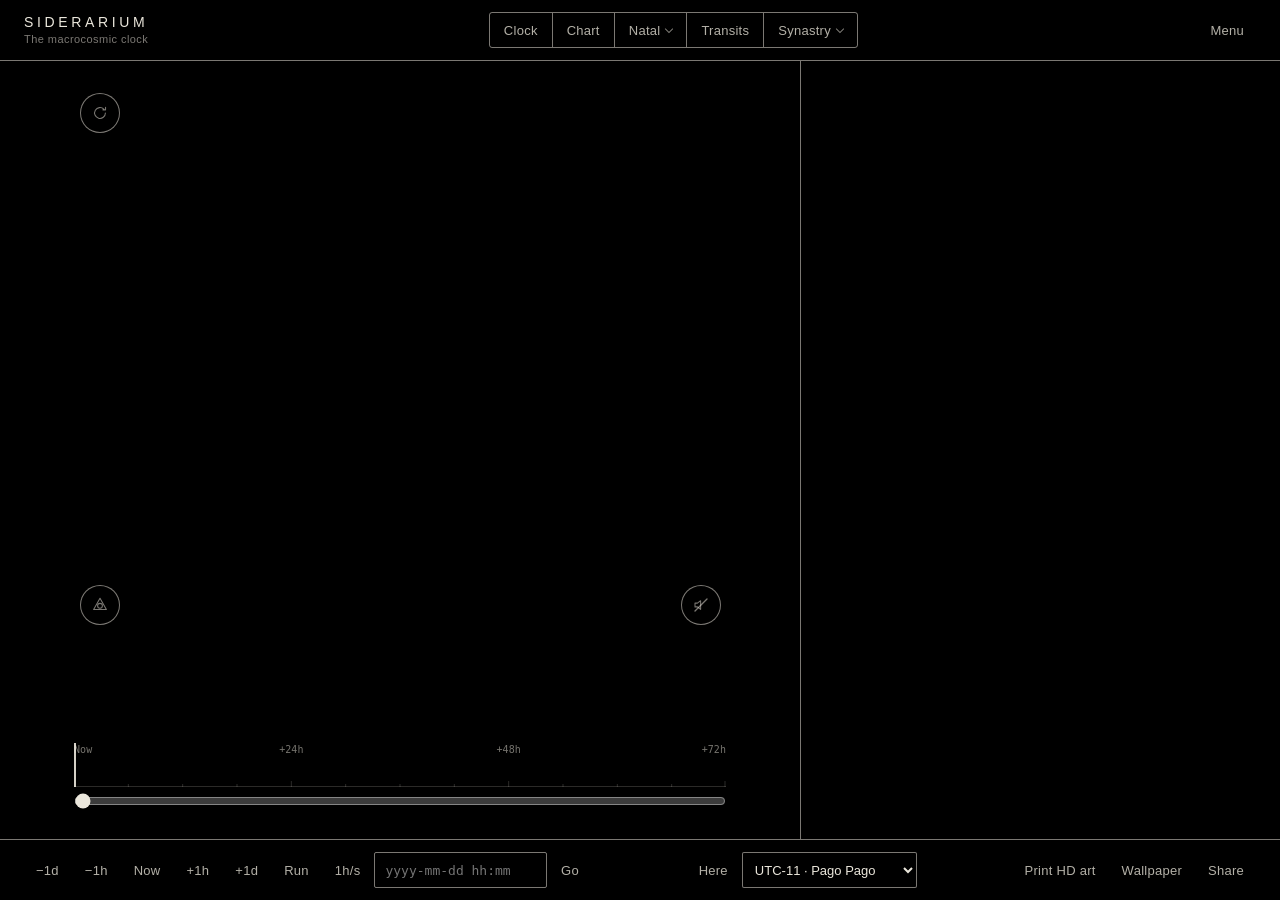
==== app/index.html @ 927c84ed "publish siderarium 548555a3602daa7b1ca4144d2731cdaa6d9a0f1f" ====
<!doctype html>
<html lang="en">
<head>
<meta charset="utf-8">
<meta name="viewport" content="width=device-width, initial-scale=1, viewport-fit=cover">
<meta name="theme-color" content="#000000">
<meta http-equiv="Content-Security-Policy" content="default-src 'self'; script-src 'self'; style-src 'self' 'unsafe-inline'; img-src 'self' data: blob:; font-src 'self'; connect-src 'self'; media-src 'self' blob:; object-src 'none'; base-uri 'self'; form-action 'self'">
<meta name="mobile-web-app-capable" content="yes">
<meta name="apple-mobile-web-app-capable" content="yes">
<meta name="apple-mobile-web-app-status-bar-style" content="black-translucent">
<meta name="apple-mobile-web-app-title" content="Siderarium">
<link rel="manifest" href="manifest.webmanifest">
<link rel="icon" type="image/png" sizes="32x32" href="icons/siderarium-32.png">
<link rel="icon" type="image/png" sizes="64x64" href="icons/siderarium-64.png">
<link rel="icon" type="image/png" sizes="192x192" href="icons/siderarium-192.png">
<link rel="apple-touch-icon" href="icons/siderarium-180.png">
<title>Siderarium app · the macrocosmic clock</title>
<meta name="description" content="The macrocosmic clock, live: the sky of this moment as a mandala, planetary hours and angels, the Moon void of course, the veil.">
<link rel="canonical" href="https://siderarium.com/app/">
<link rel="stylesheet" href="css/style.css">
</head>
<body>
  <header class="bar top">
    <span class="brand"><span class="mark">SIDERARIUM</span><span class="tag" data-i18n="ui.tagline">the macrocosmic clock</span></span>
    <nav class="seg" aria-label="view">
      <span class="seg-ind" aria-hidden="true"></span>
      <button data-mode="clock" data-i18n="ui.clock">clock</button>
      <button data-mode="chart" data-i18n="ui.chart">chart</button>
      <button data-mode="natal" class="has-pick" data-i18n="ui.natal" title="tap again to choose a chart">natal</button>
      <button data-mode="synastry" data-i18n="ui.synastry">transits</button>
      <button data-mode="pair" class="has-pick" data-i18n="ui.pair" title="tap again to choose the second chart">synastry</button>
    </nav>
    <nav class="group">
      <button id="menu-open" data-i18n="ui.menu" aria-haspopup="dialog" aria-controls="menu">menu</button>
    </nav>
  </header>

  <aside id="menu" class="sheet" hidden aria-label="menu">
    <div class="sheet-head"><span class="mark" data-i18n="ui.menu">menu</span><button id="menu-close" data-i18n="ui.close">close</button></div>
    <section id="install-row" class="install-row" hidden>
      <button id="install-btn" class="big primary" data-i18n="ui.install.btn">Install Siderarium</button>
    </section>
    <section class="about-row">
      <button id="about-open" class="big" data-i18n="ui.about">About Siderarium</button>
      <button id="glossary-open" class="big" data-i18n="ui.glossary">Glossary</button>
    </section>
    <section>
      <h2 data-i18n="ui.settings">settings</h2>
      <label class="row"><span data-i18n="ui.language">language</span><select id="set-lang"><option value="en">english</option><option value="es">español</option></select></label>
      <label class="row"><span data-i18n="ui.houses">houses</span><select id="set-houses"><option value="regiomontanus">regiomontanus</option><option value="equal" data-i18n="ui.housesOpt.equal">equal</option><option value="placidus">placidus</option></select></label>
      <label class="row"><span data-i18n="ui.field">field</span><select id="set-field"><option value="engraved" data-i18n="ui.fieldOpt.engraved">engraved</option><option value="guilloche" data-i18n="ui.fieldOpt.guilloche">guilloché</option><option value="glow" data-i18n="ui.fieldOpt.glow">glow</option></select></label>
      <label class="row"><span data-i18n="ui.bodiesLabel">planets</span><select id="set-bodies"><option value="metal" data-i18n="ui.bodiesOpt.metal">bodies</option><option value="lights" data-i18n="ui.bodiesOpt.lights">lights</option></select></label>
    </section>
    <section>
      <h2 data-i18n="ui.nativity">birth date</h2>
      <p id="natal-summary" class="meta"></p>
      <div class="rowbtns"><button id="natal-new" data-i18n="ui.newChart">new</button><button id="natal-edit" data-i18n="ui.edit">edit</button><button id="natal-saveas" data-i18n="ui.saveAs">save as</button></div>
      <div class="rowbtns"><button id="natal-copy" data-i18n="ui.copyReport">copy chart report</button><button id="natal-report" data-i18n="ui.report">save birth chart report</button></div>
      <div class="rowbtns"><button id="charts-export" data-i18n="ui.exportCharts">export charts</button><button id="charts-import" data-i18n="ui.importCharts">import charts</button><input id="charts-file" type="file" accept="application/json,.json" hidden></div>
      <p id="import-note" class="meta"></p>
      <div id="chart-new" class="row" hidden><input id="chart-name" type="text" autocomplete="off" data-i18n="ui.namePrompt" data-i18n-attr="placeholder" placeholder="a name for this chart"><button id="chart-ok" data-i18n="ui.ok">ok</button></div>
      <label class="row"><span data-i18n="ui.seenFrom">seen from</span><select id="set-relocate"><option value="0" data-i18n="ui.birthplace">birthplace</option><option value="1" data-i18n="ui.currentPlace">current place</option></select></label>
      <h2 data-i18n="ui.charts">saved charts</h2>
      <ul id="charts" class="list"></ul>
      <p class="meta" data-i18n="ui.chartsHelp"></p>
    </section>
    <section id="read-title">
      <h2 data-i18n="ui.rt.h">reading the title</h2>
      <p class="meta"><b data-i18n="ui.rt.timeH">Time to</b> <span data-i18n="ui.rt.time"></span></p>
      <p class="meta"><b data-i18n="ui.rt.modeH">Mode</b> <span data-i18n="ui.rt.mode"></span></p>
      <p class="meta"><b data-i18n="ui.rt.realmH">Realm</b> <span data-i18n="ui.rt.realm"></span></p>
    </section>
    <section>
      <h2 data-i18n="ui.keys">keys</h2>
      <p class="meta" data-i18n="ui.keysNote">space run · ← → hour · shift ← → day · f screen · i readout · s sigil · l listen · esc close</p>
    </section>
  </aside>

  <main id="stage">
    <button id="now-float" class="float-now" data-i18n="ui.now" hidden>now</button>
    <div class="dialwrap">
    <canvas id="dial" aria-label="the sky of the moment, as a dial"></canvas>
    <button id="update" class="corner-update" data-i18n="ui.update" data-i18n-attr="aria-label" aria-label="update the app" title="update"><svg viewBox="0 0 24 24" width="18" height="18" fill="none" stroke="currentColor" stroke-width="1.4" stroke-linecap="round" stroke-linejoin="round" aria-hidden="true"><path d="M19.2 12a7.2 7.2 0 1 1-2.1-5.1"/><path d="M19.4 4.2v3.6h-3.6"/></svg></button>
    <button id="sigil" class="corner-sigil" aria-label="show the sigil" title="s"><svg viewBox="0 0 24 24" width="18" height="18" fill="none" stroke="currentColor" stroke-width="1.4" stroke-linejoin="round"><path d="M12 3 L20.5 18 L3.5 18 Z"/><circle cx="12" cy="13" r="3.2"/></svg></button>
    <button id="chart-toggle" class="corner-chart" aria-pressed="false" aria-label="show as a chart" title="chart"><svg viewBox="0 0 24 24" width="18" height="18" fill="none" stroke="currentColor" stroke-width="1.4" stroke-linecap="round" aria-hidden="true"><circle cx="12" cy="12" r="8.5"/><circle cx="12" cy="12" r="5"/><path d="M12 3.5v3.5M12 17v3.5M3.5 12H7M17 12h3.5M6 6l2.5 2.5M15.5 15.5 18 18M18 6l-2.5 2.5M8.5 15.5 6 18"/></svg></button>
    <div id="chart-pick" class="chart-pick" hidden role="menu" aria-label="choose a chart"></div>
    <a id="what-link" class="what-link" href="#read-title" hidden aria-label="what the title means"></a>
    <button id="copy-link" class="copy-link" hidden aria-label="copy chart report" title="copy chart report"></button>
    <button id="listen-corner" class="corner-speaker" aria-label="listen to the chord" title="l"><svg viewBox="0 0 24 24" width="18" height="18" fill="none" stroke="currentColor" stroke-width="1.4" stroke-linejoin="round" stroke-linecap="round" aria-hidden="true"><path d="M4 9.5v5h3.2l4.3 3.3V6.2L7.2 9.5H4z"/><path class="w1" d="M15 9.6a3.4 3.4 0 0 1 0 4.8"/><path class="w2" d="M17.6 7a7 7 0 0 1 0 10"/><line class="x" x1="4" y1="20" x2="20" y2="4" stroke-width="1.8"/></svg></button>
    </div>
    <div id="caption"></div>
    <section id="ahead" aria-label="the next 72 hours">
      <canvas id="strip" aria-label="ideation, manifestation, destruction and the veil over the next 72 hours"></canvas>
      <input id="preview" type="range" min="0" max="4320" step="10" value="0" aria-label="preview the next 72 hours">
      <div id="nexts"></div>
    </section>
  </main>

  <aside id="readout" aria-live="polite"></aside>

  <section id="birth" class="panel" hidden aria-label="birth chart">
    <article>
      <button id="birth-close" data-i18n="ui.close">close</button>
      <h1 data-i18n="ui.yourNativity">birth chart</h1>
      <p class="meta" data-i18n="ui.kept">kept on this device only · never sent anywhere</p>
      <div class="form">
        <label><span data-i18n="ui.name">name</span> <input id="birth-name" type="text" autocomplete="off" data-i18n="ui.namePrompt" data-i18n-attr="placeholder" placeholder="a name for this chart"></label>
        <label><span data-i18n="ui.date">date</span> <input id="birth-date" type="text" inputmode="numeric" placeholder="yyyy-mm-dd" autocomplete="off"></label>
        <label><span data-i18n="ui.time">time</span> <span class="timebox"><input id="birth-time" type="text" inputmode="numeric" placeholder="hh:mm" autocomplete="off"><select id="birth-ampm" aria-label="24-hour or am / pm"><option value="24">24 h</option><option value="am">am</option><option value="pm">pm</option></select></span></label>
        <label class="check"><input id="birth-unknown" type="checkbox"> <span data-i18n="ui.unknown">time unknown</span></label>
        <label><span data-i18n="ui.placeName">birthplace</span> <input id="birth-place" type="text" data-i18n="ui.placeHint" data-i18n-attr="placeholder" placeholder="type the town, e.g. Piacenza" autocomplete="off" spellcheck="false"></label>
        <ul id="birth-results" class="results" hidden></ul>
        <p id="birth-chosen" class="meta"></p>
        <div class="pair">
          <label><span data-i18n="ui.lat">latitude</span> <input id="birth-lat" type="text" inputmode="decimal" placeholder="44.9924"></label>
          <label><span data-i18n="ui.lon">longitude</span> <input id="birth-lon" type="text" inputmode="decimal" placeholder="9.0094"></label>
        </div>
        <p id="birth-note" class="meta"></p>
        <div class="actions"><button id="birth-save" class="primary" data-i18n="ui.saveBtn">save</button><button id="birth-clear" data-i18n="ui.clear">clear</button></div>
      </div>
      <p data-i18n="ui.birthNote">The time zone and offset are taken from the city for that date.</p>
    </article>
  </section>

  <section id="glossary" class="panel" hidden aria-label="glossary">
    <div class="close-row"><button id="glossary-close" aria-label="close" data-i18n="ui.close">close</button></div>
    <article>
      <h1 data-i18n="ui.glossary">Glossary</h1>
      <p class="meta" data-i18n="ui.glossaryNote">Every word on the dial, explained plainly. Tap a word anywhere in the readout to come here.</p>
      <nav id="glossary-index" class="gindex"></nav>
      <div id="glossary-body" class="gbody"></div>
    </article>
  </section>
  <section id="about" class="panel" hidden aria-label="about siderarium">
    <div class="close-row"><button id="about-close" aria-label="close" data-i18n="ui.close">close</button></div>
    <article data-about="en">
      <h1>Siderarium: a macrocosmic clock of the present moment</h1>
            <p class="meta">macrocosmic clock visually tracking the astrological energy of the moment · working paper · v0.8 · october 2026</p>
            <p class="abstract">Siderarium draws the sky of the present moment as a living mandala. Through synesthesia we wanted an instrument that conveys, in a multi-sensory experience, the astrological energy of the hour: its colour, its geometry, its chord. The dial captures the moment and its vibration, so that it can be seen, heard, kept as an image and returned to. For practitioners of the Arts it is also a timing tool: the light at the centre, the guardians of the hour and the windows of the coming day show when a working finds the sky ready.</p>

            <h2>1 · CONCEPT</h2>
            <ul>
              <li>How the sky becomes a figure. The positions of the planets are computed from an ephemeris. Classical astrology reads the angles between them as aspects: the trine at 120°, the square at 90°, the sextile at 60°. Kepler showed that these angles are the divisions of the circle by its regular polygons [16]. Siderarium takes that literally: an aspect of k·360/n is drawn as the star polygon {n/k} [15], so a trine becomes a triangle, a square a square, a quintile a pentagram. The ruling aspect gives the central figure; the others stand fainter behind it.</li>
              <li>Each planet brings its number, its tincture and its light: Saturn the three, the Sun the six, Mercury the eight; gold, silver and the King scale of colours; a glow that follows its dignity and strength at that hour. Soft aspects bend the edges and chain circles, hard aspects keep the lines straight. The mandala that results is the key to the present moment: a pattern that exists only now and can be traced, line by line, to a rule and a source.</li>
              <li>The design descends from the astronomical clocks of §2.1 and borrows the functional discipline of haute horlogerie: a dial on which every mark earns its place, a chapter ring, applied Roman numerals, the Moon shown in its phase, and nothing that does not read. One astrological factor drives one visual channel.</li>
              <li>The figure at the centre is a yantra in the literal sense, an instrument. In the Western talismanic tradition an image made at a chosen moment holds that moment [4, 5, 6]; the sigil layer lets it be copied by hand.</li>
              <li>The title of the moment, one line under the dial. First whether this is a time to work, to watch or to shelter, read from the Moon's condition by Lilly's rules and from the strength of the figure. Then the stage of life the hour serves, the house the Moon stands in, one of twelve words from Body to Occult; the houses as stages of life are Manilius and Lilly, the Moon's house as the matter of an election is Agrippa. Then the mode, one of the three mother letters of the Sefer Yetzirah: Aleph, air, ideation while the ruling aspect applies; Mem, water, manifestation once it is exact; Shin, fire, destruction when the aspect is hard or the portal is cut. Then the angel of the hour. The three states and the reading of the mothers are this instrument's <code>[SD]</code>.</li>
              <li><strong>Reading the title line, plainly.</strong> The line under the dial says three things. <em>Can I operate now?</em> Time to work: yes, the sky is ready. Time to watch: not yet, wait and prepare. Time to shelter: no, there is a storm, protect yourself. This comes from the Moon: whether the next contact she makes is good or bad, or none at all (void), and whether a harsh planet is cutting the main figure. <em>What kind of work does the hour favour?</em> Mode of Ideation: starting, thinking, planning. Mode of Manifestation: making real, finishing, landing. Mode of Destruction: ending, cutting, banishing. This comes from the main figure of the sky: a harsh figure breaks, a figure that has just become exact lands, a figure still forming is an idea. <em>Where in life?</em> Realm of the Body, of Wealth, of Work and so on: the house the Moon is passing through. The Moon is the hand of the clock, and the house she is in is the part of life the hour touches.</li>
              <li>The core is one tradition, the Renaissance; two modern layers are added and declared. Rules invented for this instrument are marked <code>[SD]</code>.</li>
            </ul>

            <h2>2 · BACKGROUND</h2>
            <h3>2.1 Mechanical cosmic clocks</h3>
            <ul>
              <li>Antikythera mechanism, c. 2nd–1st century BCE: geared Sun, Moon and eclipse cycles [24].</li>
              <li>Su Song's astronomical clock tower, Kaifeng, 1088–1092 [26].</li>
              <li>Giovanni Dondi's Astrarium, Padua, 1364: one dial for each of the seven planets [25].</li>
              <li>Prague Orloj, 1410: an astrolabe dial with day, twilight and night fields. The Sun on its hand inspires the placement of bodies by altitude here.</li>
              <li>The astronomical complications of modern haute horlogerie: Ludwig Oechslin's Astrolabium Galileo Galilei for Ulysse Nardin (1985) and its Planetarium and Tellurium; Christiaan van der Klaauw's planetaria; the celestial charts of Patek Philippe (ref. 5102, 2002) and Vacheron Constantin. From them Siderarium takes the dial discipline: chapter ring, applied numerals, the Moon in its aperture, a finish that serves the reading.</li>
            </ul>
            <h3>2.2 The Renaissance synthesis</h3>
            <ul>
              <li>Astrology: Ptolemy [1] through Lilly [3]: dignities, terms, faces, the solar phases, the planetary hours.</li>
              <li>Kabbalah entered Latin Europe in the same generation: Pico della Mirandola's theses (1486) [29], Reuchlin's <em>De arte cabalistica</em> (1517) [30], and Agrippa's third book (1533), which sets the Sephiroth, the divine names and the angelic orders beside the planetary spheres [4]. The Tree as drawn today is Kircher's (1652) [31].</li>
              <li>Planetary magic: the <em>Picatrix</em> [5], Ficino [6], the Heptameron [7], Agrippa's magic squares and the 28 mansions of the Moon [4].</li>
              <li>The Golden Dawn (1888–) [10], Crowley [9], Fortune [11] and Case [12] are later layers. Two of them are used here as declared windows (§3.9).</li>
            </ul>
            <h3>2.3 Visual lineage</h3>
            <ul>
              <li>Itten's twelve-step colour circle and his harmonic chords [13]; Albers on colour interaction [14].</li>
              <li>Frieda Harris's projective backgrounds for the Thoth Tarot [27], after George Adams's projective geometry [28].</li>
              <li>Rose-engine guilloché and intaglio engraving: light as line weight.</li>
            </ul>

            <h2>3 · METHODS</h2>
            <h3>3.1 Ephemeris and frame</h3>
            <ul>
              <li>Astronomy Engine 2.1.19 [18]: positions to about one arcminute. Tropical zodiac, true ecliptic of date, geocentric longitudes. The Moon's altitude is topocentric.</li>
              <li>Ascendant and MC from the local sidereal time and the obliquity [17]. Checked against the horizon: the Ascendant point has altitude 0.000°.</li>
              <li>Projection: angle = ecliptic longitude, with the Ascendant on the eastern horizon; radius = altitude. One projection for every body and for the zodiac ring.</li>
            </ul>
            <h3>3.2 Houses</h3>
            <ul>
              <li>Current: Regiomontanus houses, Lilly's system [3]: the equator divided into twelve from the meridian, each division carried to the ecliptic by a great circle through the north and south points of the horizon. The MC is the cusp of the 10th. The regular dodecagon is the container; the cusps are drawn across it, where they fall. Equal houses and Placidus remain available for comparison (<code>?houses=equal</code>, <code>?houses=placidus</code>). Angularity is conjunction with an angle, within 5°.</li>
              <li>Under review: whole-sign (Hellenistic) [19], Regiomontanus (Lilly's system) [3], Placidus (the modern default). A quadrant system makes the frame irregular.</li>
            </ul>
            <h3>3.3 Condition of the planets</h3>
            <div class="wrap"><table>
              <tr><th>factor</th><th>rule</th><th>source</th></tr>
              <tr><td>essential dignity</td><td>domicile +5 · exaltation +4 · triplicity +3 · term +2 · face +1 · detriment −5 · fall −4 · peregrine −5</td><td>Lilly [3]; Egyptian terms; Chaldean faces</td></tr>
              <tr><td>mutual reception</td><td>by domicile or by exaltation; lifts the peregrine penalty</td><td>Lilly [3]; scoring [SD]</td></tr>
              <tr><td>outer planets</td><td>no essential dignity, no number, no place on the Tree; drawn as optics</td><td>traditional consensus [1, 3, 19]</td></tr>
              <tr><td>solar phase</td><td>cazimi &lt; 17′ · combust &lt; 8.5° · under the beams &lt; 17°, every planet</td><td>[3]</td></tr>
              <tr><td>motion</td><td>retrograde; stationary below 12% of mean speed</td><td>[SD threshold]</td></tr>
            </table></div>
            <h3>3.4 Aspects and the hierarchy of figures [SD]</h3>
            <ul>
              <li>Ptolemaic aspects, plus quincunx, semisquare, sesquisquare, quintiles, septiles and noviles, each with its own orb. A whole-sign aspect that does not hold by sign (29° Aries to 1° Virgo) is dissociate and takes half weight.</li>
              <li>power = (0.2 + 0.8·rarity) × weight × (0.3·exactness<sup>1.5</sup> + 0.7·window) × modifiers.</li>
              <li><em>rarity</em> = log of the pair's synodic period. <em>window</em> = time to exactness, not degrees: e<sup>−½(days/1.5)²</sup>; the Moon's window is 6 hours.</li>
              <li>Modifiers: applying ×1.2, separating ×0.8, station ×1.5, Sun involved ×1.2, angular ×1.3. Events override the score: eclipse &gt; lunation &gt; cazimi &gt; exact outer contact &gt; station.</li>
            </ul>
            <h3>3.5 The figure [SD]</h3>
            <ul>
              <li>Each aspect is drawn as {n/k}. A conjunction is a rose with as many petals as the sum of the two planets' Sephirah numbers. An opposition, the circle halved, is two equal circles each passing through the other's centre, the vesica piscis: the first construction of Euclid's <em>Elements</em> (I.1). The vesica's axis lies on the two planets.</li>
              <li>Soft aspects bow the edges and add a circle chain; hard aspects keep straight edges and points. Each line passes from one planet's colour to the other's; the fill is their mixture.</li>
              <li>Size: Jupiter widens the portal, Saturn narrows it. Cut: a hard aspect from a third planet removes a wedge, pointed at that planet.</li>
              <li>Stars mark the points where vertices of two figures coincide. Two centred figures share gcd(n₁, n₂) vertices.</li>
            </ul>
            <h3>3.6 The Moon and ripeness</h3>
            <ul>
              <li>Void of course: no Ptolemaic aspect to a classical planet perfects before the Moon leaves its sign. Also tested: Via Combusta (15° Libra to 15° Scorpio), combust, applying to a malefic [3]. The verdict (ripe, open, unripe, void) sets the light at the pole [SD].</li>
              <li>The Moon's mansion: 28 divisions of 12°51′26″ from 0° Aries, names after Agrippa II.33 [4].</li>
            </ul>
            <h3>3.7 Time</h3>
            <ul>
              <li>The planetary day begins at local sunrise. Twelve unequal hours run from sunrise to sunset and twelve from sunset to sunrise, in Chaldean order. Angels of the days and hours from the Heptameron [7].</li>
            </ul>
            <h3>3.8 Windows [SD]</h3>
            <ul>
              <li>Three windows, after the three mother letters of the Sefer Yetzirah [8]: ideation (aleph, air), incarnation (mem, water: descent into form), destruction (shin, fire). Earth has no mother letter, so there is no fourth.</li>
              <li>Each window is scored from the planets and signs of the figure, its nature (soft or hard), and the beauty of the moment: a whole figure, harmonious guardians and a ripe Moon. Destruction is scored the opposite way.</li>
            </ul>
            <h3>3.8b The veil [SD]</h3>
            <ul>
              <li>A fourth line under the windows, dashed, on its own scale from 0 to 1: how thin the veil is. The between-times of the day (twilight at sunrise and sunset, solar midnight), the Moon's light (dark, full), her place (a water sign, a water house), her void, the hours of the Moon and of Saturn, the doors of the year (the cross-quarters, Samhain heaviest, then Beltane, Imbolc and Lammas; the solstices and equinoxes lighter), an eclipse, and Neptune on the Moon or on an angle. Each factor is a weight; they combine so that one strong cause opens the veil alone and several weak ones add up. The readout names the factors in force; the legend names the thinnest moment of the coming day.</li>
            </ul>
            <h3>3.9 Correspondences: a Renaissance core and two declared windows</h3>
            <div class="wrap"><table>
              <tr><th>layer</th><th>rule</th><th>source</th></tr>
              <tr><td>planet colour</td><td>heraldic tinctures by planet: Sun or, Moon argent, Mercury purpure, Venus vert, Mars gules, Jupiter azure, Saturn sable. Gold and silver rendered as metals.</td><td>Ferne 1586 [32]; agrees with Agrippa I.49 [4] and the GD Queen scale [10]</td></tr>
              <tr><td>planet number</td><td>Saturn 3, Jupiter 4, Mars 5, Sun 6, Venus 7, Mercury 8, Moon 9: the Sephirah, and the order of the planet's magic square</td><td>Agrippa II.22 [4]</td></tr>
              <tr><td>outer planets</td><td>Uranus iridescence, Neptune brilliance, Pluto lensing. No pigment, no number.</td><td>[SD]</td></tr>
              <tr><td>window 1 · sign colour</td><td>the King scale of the paths: Aries scarlet … Pisces crimson, rendered ultraviolet. The same circle as Itten's, and as the chromatic scale (Aries = C)</td><td>Golden Dawn [10], Case [12]</td></tr>
              <tr><td>window 2 · tarot</td><td>the 36 decans as Chaldean faces with their minor cards and Book T titles; trumps on signs and planets, Golden Dawn attribution (Strength to Leo, Justice to Libra, the Star to Aquarius)</td><td>Book T, in Regardie [10]</td></tr>
              <tr><td>elements</td><td>air pale yellow, water deep blue, fire orange-scarlet, earth near-black brown</td><td>GD King scale of the mother letters [10]</td></tr>
            </table></div>
            <h3>3.10 Birth chart and synastry</h3>
            <ul>
              <li>Birth data stay on the device. The birth chart is computed as any other moment and shown as its own clock.</li>
              <li>Synastry: transiting planets to natal planets and angles, Ptolemaic aspects and the quincunx, orbs 6/6/5/5/3/2°, plus 1° for the luminaries. Power = weight × exactness<sup>1.5</sup> × slowness of the transiting planet [SD]. The strongest transit becomes the figure; the nativity is drawn as an ink ring at the sky's edge.</li>
            </ul>

            <h2>4 · USE</h2>
            <div class="wrap"><table>
              <tr><th>you see</th><th>it means</th></tr>
              <tr><td>polygon of a planet</td><td>its number: Saturn 3 … Mercury 8; the Moon is drawn by its phase; gold and silver shine</td></tr>
              <tr><td>ring around a planet</td><td>whole = domicile · doubled = exaltation · thin = minor dignity · faint = peregrine · broken = detriment · broken and drawn in = fall. Out of alignment with the core = out of tune</td></tr>
              <tr><td>size of a planet</td><td>its power: dignity, angularity, station, part in the figure</td></tr>
              <tr><td>blur</td><td>retrograde, or slowing toward a station</td></tr>
              <tr><td>eclipse inside a circle</td><td>Pluto: the field goes dark under it and a corona rings its limb; stronger when angular, stationary or in the figure. Two planets in conjunction fuse into one form</td></tr>
              <tr><td>central figure</td><td>the ruling aspect; secondary figures fainter behind it</td></tr>
              <tr><td>white stars</td><td>points where two figures meet exactly</td></tr>
              <tr><td>light at the pole</td><td>the Moon's verdict: warm = ripe · cold = unripe · dark = void</td></tr>
              <tr><td>star at the pole</td><td>the guardians: day ruler and hour ruler as their planetary stars</td></tr>
              <tr><td>flow from gold to silver</td><td>the Sun's outflow arriving in the Moon's cup; its speed follows the Moon's light</td></tr>
              <tr><td>ink ring at the edge</td><td>the birth chart under transit; a triangle names the figure the sky is setting off in it, warm for harmony, cold for strife</td></tr>
              <tr><td>aura outside the frame</td><td>the element of the hour: water ripples, air drifts in pale yellow, fire flickers, earth stands still with the grain of stone</td></tr>
              <tr><td>coloured line under the dial</td><td>time to work, to watch or to shelter: the Moon's condition and the figure's strength</td></tr>
              <tr><td>title of the moment</td><td>the Moon's house as a stage of life · the mother letter of the hour · the angel of the hour</td></tr>
              <tr><td>strip below the dial</td><td>the three windows over the next 24 hours, each named with its stage; tap a time to go there</td></tr>
            </table></div>
            <p>Turn the dial to travel in time: clockwise is forward, one turn is one day. Pinch or ctrl + scroll to zoom; double tap to reset. Run, pause and change speed from the bar below. The sigil layer isolates the figure for copying by hand. Print HD art saves a square at 2048 pixels; Wallpaper saves a portrait at this screen's size. Both carry the notice. On a phone, open the app in the browser and choose "add to home screen"; it then runs offline.</p>

            <h2>5 · LIMITATIONS</h2>
            <ul>
              <li>Ephemeris accuracy is about one arcminute: the Moon's aspects can be off by a few minutes of time. Swiss Ephemeris is not used.</li>
              <li>The hierarchy, windows, verdict colours, sound mapping and synastry power are design rules [SD], not tradition.</li>
              <li>The sign colours and the Tarot are 19th–20th-century layers on a Renaissance core, declared as such. The Book T titles are translated plainly in Spanish.</li>
              <li>Mansion names follow Agrippa's spellings, which vary between editions.</li>
              <li>No effect of any figure is claimed or measured. The instrument shows the sky; it does not act on it.</li>
            </ul>

            <h2>6 · VALIDATION</h2>
            <ul>
              <li>Ten timed historical moments were scored against 1,500 random moments at the same places, 1900–2030. Mean percentile of the ruling figure: 64 (chance = 50 ± 9; p ≈ 0.06). Five of the ten fall in the top fifth; the nuclear moments of 1942–45 score at or below chance. The sample was chosen by fame, which biases it.</li>
            </ul>

            <h2>REFERENCES</h2>
            <ol class="refs">
              <li>Ptolemy, <em>Tetrabiblos</em> (c. 150 CE), trans. F. E. Robbins, Loeb, 1940.</li>
              <li>Vettius Valens, <em>Anthology</em> (2nd c. CE).</li>
              <li>W. Lilly, <em>Christian Astrology</em>, London, 1647.</li>
              <li>H. C. Agrippa, <em>Three Books of Occult Philosophy</em> (1533), ed. D. Tyson, Llewellyn, 1993.</li>
              <li><em>Picatrix</em> (Arabic 10th–11th c.; Latin 13th c.), trans. D. Attrell &amp; D. Porreca, Penn State UP, 2019.</li>
              <li>M. Ficino, <em>De vita libri tres</em> (1489), eds. C. Kaske &amp; J. Clark, 1989.</li>
              <li><em>Heptameron</em>, attr. Pietro d'Abano, 16th-c. printing.</li>
              <li><em>Sefer Yetzirah</em>, trans. A. Kaplan, Weiser, 1990.</li>
              <li>A. Crowley, <em>777</em>, 1909.</li>
              <li>I. Regardie, <em>The Golden Dawn</em> (1937–40), incl. <em>Book T</em>, Llewellyn, 6th ed., 1989.</li>
              <li>D. Fortune, <em>The Mystical Qabalah</em>, 1935.</li>
              <li>P. F. Case, <em>The Tarot: A Key to the Wisdom of the Ages</em>, 1947.</li>
              <li>J. Itten, <em>Kunst der Farbe</em>, 1961.</li>
              <li>J. Albers, <em>Interaction of Color</em>, Yale UP, 1963.</li>
              <li>J. Addey, <em>Harmonics in Astrology</em>, 1976.</li>
              <li>J. Kepler, <em>Harmonices Mundi</em>, book IV, 1619.</li>
              <li>J. Meeus, <em>Astronomical Algorithms</em>, 2nd ed., Willmann-Bell, 1998.</li>
              <li>D. Cross, <em>Astronomy Engine</em>, MIT licence, github.com/cosinekitty/astronomy.</li>
              <li>Place names, coordinates and time zones of the birthplace search: GeoNames, CC BY 4.0, geonames.org.</li>
              <li>C. Brennan, <em>Hellenistic Astrology: The Study of Fate and Fortune</em>, Amor Fati, 2017.</li>
              <li>S. Skinner, <em>The Complete Magician's Tables</em>, Golden Hoard, 2006.</li>
              <li>S. Kynes, <em>Llewellyn's Complete Book of Correspondences</em>, Llewellyn, 2013.</li>
              <li>L. M. DuQuette, <em>The Chicken Qabalah of Rabbi Lamed Ben Clifford</em>, Weiser, 2001.</li>
              <li>J. McCarthy, <em>Quareia</em>, 2014–, quareia.com.</li>
              <li>T. Freeth et al., "Decoding the ancient Greek astronomical calculator known as the Antikythera Mechanism", <em>Nature</em> 444, 2006.</li>
              <li>S. A. Bedini &amp; F. R. Maddison, "Mechanical Universe: The Astrarium of Giovanni de' Dondi", <em>Trans. American Philosophical Society</em> 56/5, 1966.</li>
              <li>Su Song, <em>Xin Yi Xiang Fa Yao</em>, 1092.</li>
              <li>F. Harris &amp; A. Crowley, Thoth Tarot (painted 1938–43; published 1969).</li>
              <li>G. Adams, <em>Physical and Ethereal Spaces</em>, Rudolf Steiner Press, 1965.</li>
              <li>G. Pico della Mirandola, <em>Conclusiones</em>, Rome, 1486.</li>
              <li>J. Reuchlin, <em>De arte cabalistica</em>, Hagenau, 1517.</li>
              <li>A. Kircher, <em>Oedipus Aegyptiacus</em>, Rome, 1652–54.</li>
              <li>J. Ferne, <em>The Blazon of Gentrie</em>, London, 1586.</li>
              <li>B. Whitcomb, <em>The Magician's Companion</em>, Llewellyn, 1993.</li>
            </ol>
            <h2>LEGAL</h2>
            <p class="meta">Siderarium is a tool for astrological and symbolic practice, offered for entertainment, reflection and study. It does not predict events and is not medical, psychological, legal or financial advice.</p>
            <p class="meta">Siderarium, its name, mark, dial, design and method are proprietary. © 2026 Hippocrene Design Works LLC. All rights reserved. Every image exported from the app carries this notice.</p>
            <p class="meta">Privacy: the app sends nothing anywhere. Settings, birth data and saved charts, including those entered for other people, stay in this browser's storage; no cookies, no analytics, no third-party requests (the fonts are served with the app). The "here" button asks the browser for your position and uses it on the device only. The site is hosted on GitHub Pages, whose servers may log visitor IP addresses under GitHub's privacy statement. Data controller, for now: Hippocrene Design Works LLC. Contact: <a href="mailto:siderarium@gmail.com">siderarium@gmail.com</a>.</p>
            <p class="meta"><a href="https://siderarium.com/terms.html" target="_blank" rel="noopener">Terms of use</a> · <a href="https://siderarium.com/privacy.html" target="_blank" rel="noopener">Privacy</a> · <a href="https://siderarium.com/credits.html" target="_blank" rel="noopener">Credits and licences</a>: Astronomy Engine (MIT), GeoNames (CC BY 4.0), Geist and Geist Mono (SIL Open Font License).</p>
    </article>
    <article data-about="es" hidden>
      <h1>Siderarium: un reloj macrocósmico del momento presente</h1>
            <p class="meta">reloj macrocósmico que sigue visualmente la energía astrológica del momento · documento de trabajo · v0.8 · octubre 2026</p>
            <p class="abstract">Siderarium dibuja el cielo del momento presente como un mandala vivo. A través de la sinestesia quisimos un instrumento que transmita, en una experiencia multisensorial, la energía astrológica de la hora: su color, su geometría, su acorde. La esfera captura el momento y su vibración, para que se pueda ver, oír, guardar como imagen y volver a él. Para quienes practican las Artes es también una herramienta de tiempo: la luz del centro, los guardianes de la hora y las ventanas del día que viene muestran cuándo una obra encuentra el cielo dispuesto.</p>

            <h2>1 · CONCEPTO</h2>
            <ul>
              <li>Cómo el cielo se vuelve figura. Las posiciones de los planetas se calculan con una efemérides. La astrología clásica lee los ángulos entre ellos como aspectos: el trígono a 120°, la cuadratura a 90°, el sextil a 60°. Kepler mostró que esos ángulos son las divisiones del círculo por sus polígonos regulares [16]. Siderarium lo toma al pie de la letra: un aspecto de k·360/n se dibuja como el polígono estrellado {n/k} [15], así un trígono se vuelve triángulo, una cuadratura cuadrado, un quintil pentagrama. El aspecto que rige da la figura central; los demás quedan más tenues detrás.</li>
              <li>Cada planeta trae su número, su tintura y su luz: Saturno el tres, el Sol el seis, Mercurio el ocho; oro, plata y la escala del Rey de colores; un resplandor que sigue su dignidad y su fuerza en esa hora. Los aspectos suaves curvan las aristas y encadenan círculos, los duros mantienen las líneas rectas. El mandala que resulta es la llave del momento presente: un patrón que solo existe ahora y que se puede rastrear, línea a línea, hasta una regla y una fuente.</li>
              <li>El diseño desciende de los relojes astronómicos del §2.1 y toma la disciplina funcional de la alta relojería: una esfera en la que cada marca se gana su lugar, un anillo horario, numerales romanos aplicados, la Luna mostrada en su fase, y nada que no se lea. Un factor astrológico gobierna un canal visual.</li>
              <li>La figura del centro es un yantra en sentido literal, un instrumento. En la tradición talismánica occidental, una imagen hecha en un momento elegido retiene ese momento [4, 5, 6]; la capa sigilo permite copiarla a mano.</li>
              <li>El título del momento, una línea bajo la esfera. Primero si es tiempo de obrar, de observar o de resguardarse, leído de la condición de la Luna según las reglas de Lilly y de la fuerza de la figura. Después la etapa de la vida a la que sirve la hora, la casa en la que está la Luna, una de doce palabras de Cuerpo a Oculto; las casas como etapas de la vida son Manilio y Lilly, la casa de la Luna como asunto de una elección es Agrippa. Después el modo, una de las tres letras madres del Séfer Yetzirá: Álef, aire, ideación mientras el aspecto regente aplica; Mem, agua, manifestación una vez exacto; Shin, fuego, destrucción cuando el aspecto es duro o el portal está cortado. Después el ángel de la hora. Los tres estados y la lectura de las madres son de este instrumento <code>[SD]</code>.</li>
              <li><strong>Leer el título, en palabras llanas.</strong> La línea bajo la esfera dice tres cosas. <em>¿Puedo operar ahora?</em> Tiempo de obrar: sí, el cielo está listo. Tiempo de observar: todavía no, espera y prepara. Tiempo de resguardarse: no, hay tormenta, protégete. Esto viene de la Luna: si el próximo contacto que hace es bueno o malo, o ninguno (vacía), y si un planeta duro corta la figura principal. <em>¿Qué clase de obra favorece la hora?</em> Modo de Ideación: empezar, pensar, planear. Modo de Manifestación: hacer real, terminar, aterrizar. Modo de Destrucción: acabar, cortar, desterrar. Esto viene de la figura principal del cielo: una figura dura rompe, una figura recién exacta aterriza, una figura que aún se forma es una idea. <em>¿En qué parte de la vida?</em> Reino del Cuerpo, de la Riqueza, del Trabajo, etc.: la casa por la que pasa la Luna. La Luna es la aguja del reloj, y la casa en que está es la parte de la vida que la hora toca.</li>
              <li>El núcleo es una sola tradición, la del Renacimiento; se añaden dos capas modernas, declaradas. Las reglas inventadas para este instrumento se marcan <code>[SD]</code>.</li>
            </ul>

            <h2>2 · ANTECEDENTES</h2>
            <h3>2.1 Relojes cósmicos mecánicos</h3>
            <ul>
              <li>Mecanismo de Anticitera, c. siglos II–I a. C.: Sol, Luna y ciclos de eclipses con engranajes [24].</li>
              <li>Torre-reloj astronómica de Su Song, Kaifeng, 1088–1092 [26].</li>
              <li>Astrarium de Giovanni Dondi, Padua, 1364: una esfera para cada uno de los siete planetas [25].</li>
              <li>Orloj de Praga, 1410: una esfera de astrolabio con campos de día, crepúsculo y noche. El Sol sobre su aguja inspira aquí la colocación de los cuerpos por altura.</li>
              <li>Las complicaciones astronómicas de la alta relojería moderna: el Astrolabium Galileo Galilei de Ludwig Oechslin para Ulysse Nardin (1985) con su Planetarium y su Tellurium; los planetarios de Christiaan van der Klaauw; las cartas celestes de Patek Philippe (ref. 5102, 2002) y Vacheron Constantin. De ellas Siderarium toma la disciplina de la esfera: anillo horario, numerales aplicados, la Luna en su ventana, un acabado al servicio de la lectura.</li>
            </ul>
            <h3>2.2 La síntesis renacentista</h3>
            <ul>
              <li>Astrología: de Ptolomeo [1] a Lilly [3]: dignidades, términos, faces, las fases solares, las horas planetarias.</li>
              <li>La cábala entró en la Europa latina en la misma generación: las tesis de Pico della Mirandola (1486) [29], el <em>De arte cabalistica</em> de Reuchlin (1517) [30] y el tercer libro de Agrippa (1533), que coloca las Sefirot, los nombres divinos y los órdenes angélicos junto a las esferas planetarias [4]. El Árbol tal como se dibuja hoy es el de Kircher (1652) [31].</li>
              <li>Magia planetaria: el <em>Picatrix</em> [5], Ficino [6], el Heptamerón [7], los cuadrados mágicos de Agrippa y las 28 mansiones de la Luna [4].</li>
              <li>La Golden Dawn (1888–) [10], Crowley [9], Fortune [11] y Case [12] son capas posteriores. Dos de ellas se usan aquí como ventanas declaradas (§3.9).</li>
            </ul>
            <h3>2.3 Linaje visual</h3>
            <ul>
              <li>El círculo cromático de doce pasos de Itten y sus acordes armónicos [13]; Albers sobre la interacción del color [14].</li>
              <li>Los fondos proyectivos de Frieda Harris para el Tarot Thoth [27], según la geometría proyectiva de George Adams [28].</li>
              <li>El guilloché de torno de rosas y el grabado calcográfico: la luz como grosor de línea.</li>
            </ul>

            <h2>3 · MÉTODOS</h2>
            <h3>3.1 Efemérides y marco</h3>
            <ul>
              <li>Astronomy Engine 2.1.19 [18]: posiciones con un minuto de arco aproximado. Zodiaco tropical, eclíptica verdadera de la fecha, longitudes geocéntricas. La altura de la Luna es topocéntrica.</li>
              <li>Ascendente y Medio Cielo a partir del tiempo sidéreo local y la oblicuidad [17]. Comprobado contra el horizonte: el punto del Ascendente tiene altura 0,000°.</li>
              <li>Proyección: ángulo = longitud eclíptica, con el Ascendente en el horizonte oriental; radio = altura. Una sola proyección para cada cuerpo y para el anillo zodiacal.</li>
            </ul>
            <h3>3.2 Casas</h3>
            <ul>
              <li>Actual: casas Regiomontanus, el sistema de Lilly [3]: el ecuador dividido en doce desde el meridiano, cada división llevada a la eclíptica por un círculo máximo que pasa por los puntos norte y sur del horizonte. El MC es la cúspide de la casa 10. El dodecágono regular es el contenedor; las cúspides se trazan sobre él, donde caen. Las casas iguales y Placidus siguen disponibles para comparar (<code>?houses=equal</code>, <code>?houses=placidus</code>). La angularidad es la conjunción con un ángulo, dentro de 5°.</li>
              <li>En revisión: signos enteros (helenístico) [19], Regiomontano (el sistema de Lilly) [3], Placidus (el habitual moderno). Un sistema de cuadrantes vuelve irregular el marco.</li>
            </ul>
            <h3>3.3 Condición de los planetas</h3>
            <div class="wrap"><table>
              <tr><th>factor</th><th>regla</th><th>fuente</th></tr>
              <tr><td>dignidad esencial</td><td>domicilio +5 · exaltación +4 · triplicidad +3 · término +2 · faz +1 · exilio −5 · caída −4 · peregrino −5</td><td>Lilly [3]; términos egipcios; faces caldeas</td></tr>
              <tr><td>recepción mutua</td><td>por domicilio o por exaltación; levanta la penalización de peregrino</td><td>Lilly [3]; puntuación [SD]</td></tr>
              <tr><td>planetas exteriores</td><td>sin dignidad esencial, sin número, sin lugar en el Árbol; dibujados como ópticas</td><td>consenso tradicional [1, 3, 19]</td></tr>
              <tr><td>fase solar</td><td>cazimi &lt; 17′ · combusto &lt; 8,5° · bajo los rayos &lt; 17°, todos los planetas</td><td>[3]</td></tr>
              <tr><td>movimiento</td><td>retrógrado; estacionario por debajo del 12% de la velocidad media</td><td>[umbral SD]</td></tr>
            </table></div>
            <h3>3.4 Aspectos y jerarquía de figuras [SD]</h3>
            <ul>
              <li>Aspectos ptolemaicos, más quincuncio, semicuadratura, sesquicuadratura, quintiles, septiles y noviles, cada uno con su orbe. Un aspecto de signo entero que no se cumple por signo (29° Aries a 1° Virgo) es disociado y pesa la mitad.</li>
              <li>potencia = (0,2 + 0,8·rareza) × peso × (0,3·exactitud<sup>1,5</sup> + 0,7·ventana) × modificadores.</li>
              <li><em>rareza</em> = logaritmo del periodo sinódico del par. <em>ventana</em> = tiempo hasta la exactitud, no grados: e<sup>−½(días/1,5)²</sup>; la ventana de la Luna es de 6 horas.</li>
              <li>Modificadores: aplicativo ×1,2, separativo ×0,8, estación ×1,5, Sol implicado ×1,2, angular ×1,3. Los eventos anulan la puntuación: eclipse &gt; lunación &gt; cazimi &gt; contacto exterior exacto &gt; estación.</li>
            </ul>
            <h3>3.5 La figura [SD]</h3>
            <ul>
              <li>Cada aspecto se dibuja como {n/k}. Una conjunción es una rosa con tantos pétalos como la suma de los números sefiróticos de los dos planetas. Una oposición, el círculo partido en dos, son dos círculos iguales que pasan cada uno por el centro del otro, la vesica piscis: la primera construcción de los <em>Elementos</em> de Euclides (I.1). El eje de la vesica descansa sobre los dos planetas.</li>
              <li>Los aspectos suaves curvan las aristas y añaden una cadena de círculos; los duros mantienen aristas rectas y puntas. Cada línea pasa del color de un planeta al del otro; el relleno es su mezcla.</li>
              <li>Tamaño: Júpiter ensancha el portal, Saturno lo estrecha. Corte: un aspecto duro desde un tercer planeta retira una cuña, apuntada hacia ese planeta.</li>
              <li>Las estrellas marcan los puntos donde coinciden vértices de dos figuras. Dos figuras concéntricas comparten mcd(n₁, n₂) vértices.</li>
            </ul>
            <h3>3.6 La Luna y la madurez</h3>
            <ul>
              <li>Vacía de curso: ningún aspecto ptolemaico con un planeta clásico se perfecciona antes de que la Luna cambie de signo. También se comprueban la Vía Combusta (15° Libra a 15° Escorpio), la combustión y la aplicación a un maléfico [3]. El veredicto (madura, abierta, inmadura, vacía) fija la luz del polo [SD].</li>
              <li>La mansión de la Luna: 28 divisiones de 12°51′26″ desde 0° Aries, nombres según Agrippa II.33 [4].</li>
            </ul>
            <h3>3.7 Tiempo</h3>
            <ul>
              <li>El día planetario comienza en el orto local del Sol. Doce horas desiguales van del orto al ocaso y doce del ocaso al orto, en orden caldeo. Ángeles de los días y de las horas según el Heptamerón [7].</li>
            </ul>
            <h3>3.8 Ventanas [SD]</h3>
            <ul>
              <li>Tres ventanas, según las tres letras madres del Sefer Yetzirá [8]: ideación (álef, aire), encarnación (mem, agua: descenso a la forma), destrucción (shin, fuego). La tierra no tiene letra madre, así que no hay una cuarta.</li>
              <li>Cada ventana se puntúa a partir de los planetas y signos de la figura, de su naturaleza (suave o dura) y de la belleza del momento: figura entera, guardianes en armonía y Luna madura. La destrucción se puntúa al revés.</li>
            </ul>
            <h3>3.8b El velo [SD]</h3>
            <ul>
              <li>Una cuarta línea bajo las ventanas, discontinua, en su propia escala de 0 a 1: cuán fino está el velo. Los entretiempos del día (el crepúsculo al amanecer y al ocaso, la medianoche solar), la luz de la Luna (oscura, llena), su lugar (un signo de agua, una casa de agua), su vacío de curso, las horas de la Luna y de Saturno, las puertas del año (los cuartos cruzados, Samhain el más pesado, luego Beltane, Imbolc y Lammas; solsticios y equinoccios más ligeros), un eclipse y Neptuno sobre la Luna o sobre un ángulo. Cada factor es un peso; se combinan de modo que una causa fuerte abre el velo por sí sola y varias débiles se suman. La lectura nombra los factores en vigor; la leyenda, el momento más fino del día que viene.</li>
            </ul>
            <h3>3.9 Correspondencias: un núcleo renacentista y dos ventanas declaradas</h3>
            <div class="wrap"><table>
              <tr><th>capa</th><th>regla</th><th>fuente</th></tr>
              <tr><td>color de los planetas</td><td>tinturas heráldicas por planeta: Sol oro, Luna plata, Mercurio púrpura, Venus sinople, Marte gules, Júpiter azur, Saturno sable. Oro y plata se dibujan como metales.</td><td>Ferne 1586 [32]; concuerda con Agrippa I.49 [4] y la escala de la Reina de la GD [10]</td></tr>
              <tr><td>número de los planetas</td><td>Saturno 3, Júpiter 4, Marte 5, Sol 6, Venus 7, Mercurio 8, Luna 9: la Sefirá, y el orden del cuadrado mágico del planeta</td><td>Agrippa II.22 [4]</td></tr>
              <tr><td>planetas exteriores</td><td>Urano iridiscencia, Neptuno brillo, Plutón lente. Sin pigmento, sin número.</td><td>[SD]</td></tr>
              <tr><td>ventana 1 · color de los signos</td><td>la escala del Rey de los senderos: Aries escarlata … Piscis carmesí, dibujado como ultravioleta. El mismo círculo que el de Itten, y que la escala cromática (Aries = do/C)</td><td>Golden Dawn [10], Case [12]</td></tr>
              <tr><td>ventana 2 · tarot</td><td>los 36 decanatos como faces caldeas con sus arcanos menores y los títulos del Libro T; triunfos sobre signos y planetas, atribución de la Golden Dawn (la Fuerza a Leo, la Justicia a Libra, la Estrella a Acuario). Los títulos se traducen llanamente; los originales ingleses están en la versión inglesa de esta página.</td><td>Libro T, en Regardie [10]</td></tr>
              <tr><td>elementos</td><td>aire amarillo pálido, agua azul profundo, fuego escarlata anaranjado, tierra pardo casi negro</td><td>escala del Rey de las letras madres, GD [10]</td></tr>
            </table></div>
            <h3>3.10 Carta natal y sinastría</h3>
            <ul>
              <li>Los datos de nacimiento quedan en el dispositivo. La carta natal se calcula como cualquier otro momento y se muestra como su propio reloj.</li>
              <li>Sinastría: planetas en tránsito sobre planetas y ángulos natales, aspectos ptolemaicos y quincuncio, orbes 6/6/5/5/3/2°, más 1° para las luminarias. Potencia = peso × exactitud<sup>1,5</sup> × lentitud del planeta en tránsito [SD]. El tránsito más fuerte se vuelve la figura; la natividad se dibuja como un anillo de tinta en el borde del cielo.</li>
            </ul>

            <h2>4 · USO</h2>
            <div class="wrap"><table>
              <tr><th>ves</th><th>significa</th></tr>
              <tr><td>polígono de un planeta</td><td>su número: Saturno 3 … Mercurio 8; la Luna se dibuja por su fase; oro y plata brillan</td></tr>
              <tr><td>anillo alrededor de un planeta</td><td>entero = domicilio · doble = exaltación · fino = dignidad menor · tenue = peregrino · roto = exilio · roto y encogido = caída. Desalineado con el núcleo = desafinado</td></tr>
              <tr><td>tamaño de un planeta</td><td>su potencia: dignidad, angularidad, estación, parte en la figura</td></tr>
              <tr><td>desenfoque</td><td>retrógrado, o frenando hacia una estación</td></tr>
              <tr><td>eclipse dentro de un círculo</td><td>Plutón: el campo se apaga bajo él y una corona rodea su limbo; más fuerte si es angular, estacionario o parte de la figura. Dos planetas en conjunción se funden en una sola forma</td></tr>
              <tr><td>figura central</td><td>el aspecto que rige; las figuras secundarias, más tenues detrás</td></tr>
              <tr><td>estrellas blancas</td><td>puntos donde dos figuras coinciden exactamente</td></tr>
              <tr><td>luz del polo</td><td>el veredicto de la Luna: cálida = madura · fría = inmadura · oscura = vacía</td></tr>
              <tr><td>estrella del polo</td><td>los guardianes: regente del día y regente de la hora como sus estrellas planetarias</td></tr>
              <tr><td>flujo de oro a plata</td><td>la emanación del Sol llegando a la copa de la Luna; su velocidad sigue la luz de la Luna</td></tr>
              <tr><td>anillo de tinta en el borde</td><td>tu carta natal bajo tránsito; un triángulo nombra la figura que el cielo activa en ella, cálido para la armonía, frío para la discordia</td></tr>
              <tr><td>aura fuera del marco</td><td>el elemento de la hora: el agua ondula, el aire corre en amarillo pálido, el fuego titila, la tierra queda quieta con el grano de la piedra</td></tr>
              <tr><td>línea de color bajo la esfera</td><td>tiempo de obrar, de observar o de resguardarse: la condición de la Luna y la fuerza de la figura</td></tr>
              <tr><td>título del momento</td><td>la casa de la Luna como etapa de la vida · la letra madre de la hora · el ángel de la hora</td></tr>
              <tr><td>banda bajo la esfera</td><td>las tres ventanas en las próximas 24 horas, cada una con su etapa; toca una hora para ir a ella</td></tr>
            </table></div>
            <p>Gira la esfera para viajar en el tiempo: en el sentido del reloj es hacia delante, una vuelta es un día. Pellizca o ctrl + rueda para ampliar; doble toque para volver. Corre, pausa y cambia la velocidad desde la barra inferior. La capa sigilo aísla la figura para copiarla a mano. Imprimir arte HD guarda un cuadrado de 2048 píxeles; Fondo de pantalla guarda un retrato al tamaño de esta pantalla. Ambos llevan el aviso. En el móvil, abre la aplicación en el navegador y elige «añadir a la pantalla de inicio»; después funciona sin conexión.</p>

            <h2>5 · LIMITACIONES</h2>
            <ul>
              <li>La precisión de la efemérides es de un minuto de arco: los aspectos de la Luna pueden desviarse unos minutos de tiempo. No se usa Swiss Ephemeris.</li>
              <li>La jerarquía, las ventanas, los colores del veredicto, la correspondencia sonora y la potencia de la sinastría son reglas de diseño [SD], no tradición.</li>
              <li>Los colores de los signos y el Tarot son capas de los siglos XIX–XX sobre un núcleo renacentista, declaradas como tales.</li>
              <li>Los nombres de las mansiones siguen las grafías de Agrippa, que varían entre ediciones.</li>
              <li>No se afirma ni se mide ningún efecto de figura alguna. El instrumento muestra el cielo; no actúa sobre él.</li>
            </ul>

            <h2>6 · VALIDACIÓN</h2>
            <ul>
              <li>Diez momentos históricos con hora conocida se puntuaron contra 1.500 momentos aleatorios en los mismos lugares, 1900–2030. Percentil medio de la figura regente: 64 (azar = 50 ± 9; p ≈ 0,06). Cinco de los diez caen en el quinto superior; los momentos nucleares de 1942–45 puntúan en el azar o por debajo. La muestra se eligió por fama, lo que la sesga.</li>
            </ul>

            <h2>REFERENCIAS</h2>
            <p class="meta">la lista completa, con los títulos originales, está en la versión inglesa de esta página.</p>
            <ol class="refs">
              <li>Ptolomeo, <em>Tetrabiblos</em> (c. 150). 2. Vettius Valens, <em>Antología</em>. 3. W. Lilly, <em>Christian Astrology</em>, 1647. 4. H. C. Agrippa, <em>De occulta philosophia</em>, 1533 (ed. Tyson, 1993). 5. <em>Picatrix</em>. 6. M. Ficino, <em>De vita</em>, 1489. 7. <em>Heptamerón</em>. 8. <em>Sefer Yetzirá</em> (trad. Kaplan). 9. A. Crowley, <em>777</em>, 1909. 10. I. Regardie, <em>The Golden Dawn</em>, incl. <em>Libro T</em>. 11. D. Fortune, <em>The Mystical Qabalah</em>, 1935. 12. P. F. Case, <em>The Tarot</em>, 1947. 13. J. Itten, <em>Kunst der Farbe</em>, 1961. 14. J. Albers, <em>Interaction of Color</em>, 1963. 15. J. Addey, <em>Harmonics in Astrology</em>, 1976. 16. J. Kepler, <em>Harmonices Mundi</em>, IV, 1619. 17. J. Meeus, <em>Astronomical Algorithms</em>, 1998. 18. D. Cross, <em>Astronomy Engine</em>. 19. C. Brennan, <em>Hellenistic Astrology</em>, 2017. 20. S. Skinner, <em>The Complete Magician's Tables</em>, 2006. 21. S. Kynes, <em>Llewellyn's Complete Book of Correspondences</em>, 2013. 22. L. M. DuQuette, <em>The Chicken Qabalah</em>, 2001. 23. J. McCarthy, <em>Quareia</em>. 24. T. Freeth et al., <em>Nature</em> 444, 2006. 25. Bedini &amp; Maddison, 1966. 26. Su Song, 1092. 27. Harris &amp; Crowley, Tarot Thoth. 28. G. Adams, 1965. 29. Pico della Mirandola, <em>Conclusiones</em>, 1486. 30. J. Reuchlin, <em>De arte cabalistica</em>, 1517. 31. A. Kircher, <em>Oedipus Aegyptiacus</em>, 1652. 32. J. Ferne, <em>The Blazon of Gentrie</em>, 1586. 33. B. Whitcomb, <em>The Magician's Companion</em>, 1993.</li>
            </ol>
            <h2>LEGAL</h2>
            <p class="meta">Siderarium es una herramienta de práctica astrológica y simbólica, ofrecida como entretenimiento, reflexión y estudio. No predice acontecimientos y no constituye asesoramiento médico, psicológico, jurídico ni financiero.</p>
            <p class="meta">Siderarium, su nombre, marca, esfera, diseño y método son propietarios. © 2026 Hippocrene Design Works LLC. Todos los derechos reservados. Cada imagen exportada desde la aplicación lleva este aviso.</p>
            <p class="meta">Privacidad: la aplicación no envía nada a ningún sitio. Los ajustes, los datos de nacimiento y las cartas guardadas, también las de otras personas, quedan en el almacenamiento de este navegador; sin cookies, sin analítica, sin peticiones a terceros (las fuentes se sirven con la aplicación). El botón «aquí» pide al navegador tu posición y la usa solo en el dispositivo. El sitio se aloja en GitHub Pages, cuyos servidores pueden registrar direcciones IP según la declaración de privacidad de GitHub. Responsable del tratamiento, por ahora: Hippocrene Design Works LLC. Contacto: <a href="mailto:siderarium@gmail.com">siderarium@gmail.com</a>.</p>
            <p class="meta"><a href="https://siderarium.com/terms.html" target="_blank" rel="noopener">Condiciones de uso</a> · <a href="https://siderarium.com/privacy.html" target="_blank" rel="noopener">Privacidad</a> · <a href="https://siderarium.com/credits.html" target="_blank" rel="noopener">Créditos y licencias</a>: Astronomy Engine (MIT), GeoNames (CC BY 4.0), Geist y Geist Mono (SIL Open Font License).</p>
    </article>
  </section>

  <footer class="bar bottom">
    <nav class="group time">
      <button data-step="-24" data-i18n="ui.stepLabel.m24" data-i18n-attr="aria-label">−1d</button>
      <button data-step="-1" data-i18n="ui.stepLabel.m1" data-i18n-attr="aria-label">−1h</button>
      <button id="live" data-i18n="ui.now">now</button>
      <button data-step="1" data-i18n="ui.stepLabel.p1" data-i18n-attr="aria-label">+1h</button>
      <button data-step="24" data-i18n="ui.stepLabel.p24" data-i18n-attr="aria-label">+1d</button>
      <button id="play" data-i18n="ui.run" title="space">run</button>
      <button id="speed" title="running speed" aria-label="running speed">1h/s</button>
      <label class="when"><input id="when" type="text" inputmode="numeric" spellcheck="false" autocomplete="off" aria-label="moment, in the place's own time: year-month-day hour:minute" placeholder="yyyy-mm-dd hh:mm"><span id="zone"></span></label><button id="when-go" data-i18n="ui.go">go</button>
    </nav>
    <nav class="group place">
      <button id="here" data-place="here" data-i18n="ui.here">here</button>
      <select id="city" aria-label="one city for each time zone"></select>
    </nav>
    <nav class="group">
      <button id="save" data-i18n="ui.save">save 2048</button>
      <button id="save-hd" data-i18n="ui.saveHd">save 4096</button>
      <button id="wallpaper" data-i18n="ui.wallpaper">wallpaper</button>
      <button id="share" data-i18n="ui.shareBtn">share</button>
    </nav>
  </footer>

  <div id="install-sheet" class="install-sheet" hidden role="dialog" aria-modal="true" aria-labelledby="install-title">
    <div class="install-card">
      <div class="install-head"><h2 id="install-title" data-i18n="ui.install.btn">Install Siderarium</h2><button id="install-close" data-i18n="ui.close">close</button></div>
      <div id="install-how" class="install-how"></div>
      <button id="install-native" class="install-native" hidden data-i18n="ui.install.now">Install now</button>
    </div>
  </div>
  <script src="js/vendor/astronomy.browser.min.js"></script>
  <script src="js/color.js"></script>
  <script src="js/correspondences.js"></script>
<script src="js/i18n.js"></script>
  <script src="js/engine.js"></script>
  <script src="js/tikkun.js"></script>
  <script src="js/tarot-meanings.js"></script>
  <script src="js/synastry.js"></script>
  <script src="js/talismans.js"></script>
  <script src="js/temperament.js"></script>
  <script src="js/glyphs.js"></script>
  <script src="js/render.js"></script>
  <script src="js/glossary.js"></script>
  <script src="js/app.js"></script>
</body>
</html>
---- app/css/style.css ----
@font-face { font-family: Geist; font-style: normal; font-weight: 400; font-display: swap; src: url("../fonts/Geist-Regular.woff2") format("woff2"); }
@font-face { font-family: Geist; font-style: normal; font-weight: 500; font-display: swap; src: url("../fonts/Geist-Medium.woff2") format("woff2"); }
@font-face { font-family: "Geist Mono"; font-style: normal; font-weight: 400; font-display: swap; src: url("../fonts/GeistMono-Regular.woff2") format("woff2"); }
/* siderarium — the frame is austere. all colour belongs to the sky. */
:root {
  --void: #000000;
  --ink: #ebe7dc;
  --ink-2: rgba(235, 231, 220, 0.76);
  --ink-3: rgba(235, 231, 220, 0.52);
  --unit: 8px;
  --sans: Geist, "Helvetica Neue", Arial, sans-serif;
  --mark: Geist, "Helvetica Neue", Arial, sans-serif;
  --mono: "Geist Mono", ui-monospace, Menlo, monospace;
}
* { box-sizing: border-box; margin: 0; padding: 0; }
html, body { height: 100%; background: var(--ground, var(--void)); color: var(--ink); transition: background 1s; }
body {
  font: 400 14px/1.45 var(--sans);
  letter-spacing: 0.005em;
  display: grid;
  grid-template-rows: auto 1fr auto;
  grid-template-columns: 1fr auto;
  grid-template-areas: "top top" "stage side" "bottom bottom";
  overflow: hidden;
  -webkit-font-smoothing: antialiased;
}
.bar {
  display: flex; flex-wrap: wrap; align-items: center; justify-content: space-between;
  gap: calc(var(--unit) * 1.5);
  padding: calc(var(--unit) * 1.5) max(16px, calc(var(--unit) * 3));
}
.top { grid-area: top; border-bottom: 1px solid var(--ink-3); }
.bottom { grid-area: bottom; border-top: 1px solid var(--ink-3); }
.mark { font: 500 14px/1 var(--mark); letter-spacing: 0.26em; text-transform: uppercase; white-space: nowrap; }
.brand { display: inline-grid; justify-items: center; gap: 5px; }   /* the wordmark sets the width; the tagline sits centred beneath it */
.brand .tag { font: 400 11px/1 var(--sans); letter-spacing: 0.04em; color: var(--ink-3); white-space: nowrap; text-align: center; width: 100%; }
.group { display: flex; flex-wrap: wrap; gap: 2px; align-items: center; }
.bar button { min-height: 36px; padding: 0 11px; border-radius: 2px; }
.bar button.on { background: rgba(235, 231, 220, 0.08); }
.seg { position: relative; display: inline-flex; border: 1px solid var(--ink-3); border-radius: 3px; overflow: hidden; }
.seg .seg-ind { position: absolute; top: 0; bottom: 0; left: 0; width: 0; background: var(--ink); transition: left 0.3s cubic-bezier(0.4, 0, 0.2, 1), width 0.3s cubic-bezier(0.4, 0, 0.2, 1); }
.seg button { position: relative; z-index: 1; border: 0; border-radius: 0; min-height: 34px; padding: 0 14px; background: none; transition: color 0.25s; }
.seg button + button { border-left: 1px solid var(--ink-3); }
.seg button.on { background: none; color: var(--void); }
.seg button.on:hover { color: var(--void); }
.seg .tog { margin-left: 4px; border-left: 1px solid var(--ink-3); color: var(--ink-2); }
.seg .tog.on { color: var(--ink); background: rgba(235, 231, 220, 0.1); }
.dialwrap { position: relative; }
.corner-speaker { position: absolute; right: calc(var(--ox, 0px) + 6px); bottom: calc(16% + 8px); z-index: 3; width: 40px; height: 40px; padding: 0; border-radius: 50%; border: 1px solid var(--ink-3); background: rgba(0, 0, 0, 0.55); color: var(--ink-2); display: grid; place-items: center; }
.corner-speaker svg .w2 { opacity: 0.3; transition: opacity 0.3s; }
.corner-speaker.on { color: var(--ink); border-color: var(--ink-2); }
.corner-speaker.on svg .w2 { opacity: 1; }
.corner-speaker svg .x { display: none; }
.corner-speaker:not(.on) svg .x { display: initial; }
.corner-speaker:not(.on) svg .w1, .corner-speaker:not(.on) svg .w2 { display: none; }   /* sound off: one bar struck through the whole speaker */
.corner-speaker:not(.on) { color: var(--ink-3); }
/* the grades of two skies, deep strife to deep harmony: hot to cold */
.state-polar, body.small #caption .h1.state-polar { color: #c58bf0; }   /* a polarity: sympathy in one tie, antipathy in another */
.state-deepStrife, body.small #caption .h1.state-deepStrife { color: #ff3b1a; } .state-strife, body.small #caption .h1.state-strife { color: #ff5a2a; } .state-tension, body.small #caption .h1.state-tension { color: #e8894a; } .state-balanced, body.small #caption .h1.state-balanced { color: #e3b341; } .state-ease, body.small #caption .h1.state-ease { color: #b9cf6e; } .state-harmony, body.small #caption .h1.state-harmony { color: #6fcf8e; } .state-deepHarmony, body.small #caption .h1.state-deepHarmony { color: #7fa4e0; } .state-quiet, body.small #caption .h1.state-quiet { color: var(--ink-2); }
.state-work, body.small #caption .h1.state-work { color: #6fcf8e; } .state-watch, body.small #caption .h1.state-watch { color: #e3b341; } .state-shelter, body.small #caption .h1.state-shelter { color: #ff5a2a; }   /* the one coloured text */
.sheet { position: fixed; top: 0; right: 0; bottom: 0; width: min(360px, 100vw); z-index: 12; background: var(--void); border-left: 1px solid var(--ink-3);
  overflow-y: auto; padding: 0 20px max(32px, env(safe-area-inset-bottom, 0px)); box-shadow: -24px 0 48px rgba(0, 0, 0, 0.45); }
.sheet-head { position: sticky; top: 0; z-index: 1; display: flex; justify-content: space-between; align-items: center; background: var(--void); padding: 14px 0 10px; border-bottom: 1px solid var(--ink-3); margin-bottom: 6px; }
.sheet-head button { border-color: var(--ink-3); min-height: 36px; border-radius: 2px; }
.sheet section { padding: 14px 0 6px; border-bottom: 1px solid rgba(235, 231, 220, 0.08); }
.sheet section:last-child { border-bottom: 0; }
.sheet h2 { font: 500 11px/1 var(--sans); letter-spacing: 0.16em; color: var(--ink-2); margin: 4px 0 12px; }
.sheet .meta { font: 400 13px/1.5 var(--sans); color: var(--ink-3); margin: 0 0 10px; }
.sheet .row { display: grid; grid-template-columns: 1fr auto; align-items: center; gap: 12px; min-height: 40px; font: 400 13px/1.3 var(--sans); color: var(--ink-2); }
.sheet .row select, .sheet .row input { min-height: 36px; max-width: 200px; }
.sheet .row input { border: 1px solid var(--ink-3); padding: 0 10px; color: var(--ink); font: 400 13px/1 var(--mono); width: 100%; }
.sheet .about-row { padding: 16px 0 14px; }
.sheet .about-row .big { width: 100%; min-height: 48px; border: 0; border-radius: 2px; background: var(--ink); color: var(--void); font: 500 15px/1 var(--sans); letter-spacing: 0.02em; }
.sheet .about-row .big:hover, .sheet .about-row .big.on { background: #fff; color: var(--void); }
.sheet .rowbtns { display: flex; flex-wrap: wrap; gap: 6px; margin: 0 0 10px; }
.sheet .rowbtns button { border-color: var(--ink-3); min-height: 36px; padding: 0 12px; border-radius: 2px; }
.sheet .rowbtns button.on { color: var(--ink); background: rgba(235, 231, 220, 0.08); }
.sheet .list { list-style: none; margin: 0 0 8px; }
.sheet .list li { display: grid; grid-template-columns: auto 1fr auto; align-items: center; gap: 8px; padding: 6px 0; border-bottom: 1px solid rgba(235, 231, 220, 0.08); font: 400 13px/1.3 var(--sans); }
.sheet .list li.on .name { color: var(--ink); }
.sheet .list .name { display: block; color: var(--ink-2); background: none; border: 0; text-align: left; padding: 6px 0; min-height: 32px; font: 400 13px/1.3 var(--sans); cursor: pointer; }
.sheet .list .name:focus-visible { outline: 1px solid var(--ink); outline-offset: 1px; }
.sheet .list .name:hover { color: var(--ink); }
.sheet .list .name input { width: 100%; border: 1px solid var(--ink-3); padding: 4px 8px; color: var(--ink); font: 400 13px/1.3 var(--mono); }
.sheet .list .ops { display: flex; gap: 2px; }
.sheet .list .ops button { font: 400 13px/1 var(--sans); padding: 0 8px; min-height: 32px; color: var(--ink-3); }
.sheet .list .ops button:hover { color: var(--ink); }
.sheet .list .empty { color: var(--ink-3); font: 400 13px/1.5 var(--sans); padding: 6px 0; }
body.mrx #caption, body.mrx #readout, body.mrx #nexts { text-shadow: 0.7px 0 rgba(235, 231, 220, 0.3); }
button, input {
  font: 400 13px/1 var(--sans); letter-spacing: 0.02em; color: var(--ink-2);
  background: none; border: 1px solid transparent; padding: 8px 10px; cursor: pointer;
  min-height: 32px;
}
button:hover { color: var(--ink); }
button.on { color: var(--ink); border-color: var(--ink-3); }
button:focus-visible, input:focus-visible, a:focus-visible, [role="button"]:focus-visible { outline: 1px solid var(--ink); outline-offset: 1px; }
select {
  font: 400 13px/1 var(--sans); color: var(--ink); background: var(--void); border: 1px solid var(--ink-3);
  padding: 7px 8px; min-height: 36px; color-scheme: dark; cursor: pointer; max-width: 46vw; border-radius: 2px;
}
select:focus-visible { outline: 1px solid var(--ink); outline-offset: 1px; }
.when { display: inline-flex; align-items: center; gap: 8px; border: 1px solid var(--ink-3); padding: 0 10px 0 0; min-height: 36px; border-radius: 2px; }
.when input { font: 400 13px/1 var(--mono); letter-spacing: 0; color: var(--ink); width: 19.5ch; cursor: text; border: 0; }
.when input.bad { color: #ff8a6a; }
.when span { font: 400 12px/1 var(--mono); color: var(--ink-2); }
#dial { touch-action: none; cursor: grab; }
#dial.turning { cursor: grabbing; }
#listen::before { content: ''; display: inline-block; width: 6px; height: 6px; border: 1px solid currentColor; border-radius: 50%; margin-right: 7px; vertical-align: 1px; }
#sigil.on::before, #listen.on::before { background: currentColor; }
#readout tr.sub td { color: var(--ink-3); padding-bottom: 6px; white-space: normal; }
#readout .hours { white-space: normal; line-height: 1.9; }
#readout .hours .now { color: var(--ink); border-bottom: 1px solid var(--ink-2); }

.panel { position: fixed; inset: 0; z-index: 10; background: var(--void); overflow-y: auto;
  padding: max(24px, env(safe-area-inset-top, 0px)) max(16px, env(safe-area-inset-right, 0px)) 64px max(16px, env(safe-area-inset-left, 0px)); }
.panel article { max-width: 68ch; margin: 0 auto; font: 400 15px/1.6 var(--sans); color: var(--ink-2); }
.panel h1 { font: 500 26px/1.2 var(--sans); color: var(--ink); letter-spacing: 0.01em; margin: 8px 0 4px; text-wrap: balance; }
.panel h2 { font: 500 13px/1.3 var(--sans); color: var(--ink); letter-spacing: 0.14em; margin: 36px 0 10px; }
.panel h3 { font: 500 15px/1.3 var(--sans); color: var(--ink); margin: 22px 0 6px; }
.panel p, .panel li { margin: 0 0 10px; }
.panel ul, .panel ol { padding-left: 20px; }
.panel .meta { font: 400 13px/1.5 var(--sans); color: var(--ink-3); margin-bottom: 18px; }
.panel .abstract { border-left: 1px solid var(--ink-3); padding-left: 16px; color: var(--ink); }
.panel table { border-collapse: collapse; width: 100%; font: 400 13px/1.45 var(--sans); margin: 8px 0 14px; }
.panel th { text-align: left; font-weight: 500; color: var(--ink); border-bottom: 1px solid var(--ink-3); padding: 6px 10px 6px 0; }
.panel td { border-bottom: 1px solid rgba(235,231,220,0.08); padding: 6px 10px 6px 0; vertical-align: top; }
.panel .wrap { overflow-x: auto; }
.panel .refs li { font-size: 13px; }
.panel code { font: 400 13px var(--mono); color: var(--ink); }
#about-close, #birth-close { position: sticky; top: 0; float: right; border-color: var(--ink-3); background: var(--void); z-index: 1; }
.panel .close-row { max-width: 68ch; margin: 0 auto; display: flex; justify-content: flex-end; position: sticky; top: 0; z-index: 2; background: var(--void); padding: 0 0 6px; }
.panel .close-row button { position: static; float: none; }
.form { display: grid; gap: 14px; margin: 18px 0 22px; }
.form label { display: grid; gap: 6px; font: 400 13px/1.3 var(--sans); color: var(--ink-2); }
.form input[type="text"], .form select { font: 400 15px/1.2 var(--mono); color: var(--ink); background: var(--void); border: 1px solid var(--ink-3); padding: 10px 12px; min-height: 44px; width: 100%; max-width: 100%; }
.form .check { grid-template-columns: auto 1fr; align-items: start; gap: 10px; }
.form .check input { width: 18px; height: 18px; margin-top: 2px; accent-color: var(--ink); }
.form .pair { display: grid; grid-template-columns: 1fr 1fr; gap: 12px; }
.form .actions { display: flex; gap: 8px; }
.form .actions button { border-color: var(--ink-3); min-height: 44px; padding: 0 18px; }
.form .actions .primary { color: var(--void); background: var(--ink); border-color: var(--ink); }
@media (max-width: 480px) { .form .pair { grid-template-columns: 1fr; } }
#stage { grid-area: stage; position: relative; display: flex; flex-direction: column; align-items: center; justify-content: center; gap: 6px; min-height: 0; min-width: 0; padding: 8px; }
.float-now { position: absolute; top: 14px; right: calc(var(--ox, 0px) + 14px); z-index: 3; min-height: 40px; padding: 0 18px; border: 0; border-radius: 2px; background: var(--ink); color: var(--void); font: 500 13px/1 var(--sans); letter-spacing: 0.06em; box-shadow: 0 2px 14px rgba(0, 0, 0, 0.5); }
.float-now:hover { color: var(--void); background: #fff; }
#dial { display: block; }
#caption { display: none; }
body.small #caption { display: block; width: 100%; padding: 12px 8px 4px; font: 400 13px/1.55 var(--sans); color: var(--ink-2); }
body.small #caption .eyebrow { font: 500 12px/1.6 var(--sans); letter-spacing: 0.08em; color: var(--ink); margin: 0 0 6px; }
body.small #caption .h1 { font: 500 24px/1.15 var(--sans); letter-spacing: -0.01em; color: var(--ink); margin: 0 0 6px; }
body.small #caption .deck { font: 500 17px/1.35 var(--sans); color: var(--ink); margin: 0 0 6px; }
body.small #caption .reason { font: 400 15px/1.45 var(--sans); color: var(--ink); margin: 0 0 8px; }
body.small #caption .moment { font: 400 13.5px/1.5 var(--sans); color: var(--ink-2); margin: 0 0 8px; }
body.small #caption .detail { font: 400 13.5px/1.55 var(--sans); color: var(--ink-2); margin: 0 0 6px; }
body.small #readout .lead { display: none; }
body.small #stage { justify-content: flex-start; }
#ahead { display: grid; gap: 4px; }
#strip { width: 100%; height: 44px; display: block; }   /* 34 px + 30% */
#preview { width: 100%; min-height: 20px; padding: 0; accent-color: var(--ink); background: none; cursor: pointer; }
#nexts { display: flex; flex-wrap: wrap; gap: 0 14px; font: 400 13px/1.3 var(--sans); }
#nexts button { font: 400 13px/1.3 var(--sans); padding: 2px 0; min-height: 0; letter-spacing: 0; }
#nexts i { font-style: normal; display: inline-block; width: 18px; height: 2px; vertical-align: middle; margin-right: 6px; }
#nexts i.dash { background: none !important; border-top: 2px dashed #c9b8f5; height: 0; }
body.bare #ahead, body.natal #ahead { display: none; }

#readout {
  grid-area: side; width: 0; overflow: hidden auto; border-left: 1px solid transparent;
  font: 400 14px/1.5 var(--sans); color: var(--ink-2);
  transition: width 0.2s steps(4);
}
body.reading #readout { width: min(480px, 40vw); padding: 18px 22px; border-left-color: var(--ink-3); }
#readout .lead { margin: 0 0 18px; padding: 0 0 14px; border-bottom: 1px solid var(--ink-3); }
#readout p.verdict { font: 500 14px/1.4 var(--sans); margin: 0 0 16px; }
#readout .lead .big { font: 500 19px/1.25 var(--sans); color: var(--ink); margin: 0 0 6px; text-wrap: balance; }
#readout .lead p { font: 400 13.5px/1.5 var(--sans); color: var(--ink-2); margin: 0; }
#readout .lead .moment { font: 400 13px/1.5 var(--sans); color: var(--ink-3); margin-top: 6px; }
#readout .verdict { font: 500 13px/1.5 var(--sans); color: var(--ink); margin: 0 0 8px; }
#readout h3 { font: 500 13px/1 var(--sans); letter-spacing: 0.04em; color: var(--ink); margin: 20px 0 8px; }
#readout .lead + h3 { margin-top: 0; }
#readout table { border-collapse: collapse; width: 100%; table-layout: auto; }
#readout td { padding: 2px 8px 2px 0; vertical-align: top; white-space: normal; overflow-wrap: break-word; }
#readout td:first-child, #readout td.nw { white-space: nowrap; }
#readout table.pair td { width: 40%; } #readout table.pair td:first-child { width: 20%; } #readout table.pair tr.head td { color: var(--ink); font-weight: 500; padding-bottom: 6px; }   /* a pair: two equal columns under the two names */
body.small #caption .pair-cols { display: grid; grid-template-columns: 1fr 1fr; gap: 12px; font: 400 13.5px/1.55 var(--sans); color: var(--ink-2); margin: 0 0 8px; } body.small #caption .pair-cols b { color: var(--ink); font-weight: 500; }
#readout .dim { margin-top: 14px; color: var(--ink-3); white-space: normal; }
/* the three ties as scales: label, hairline with ticks where the word changes, a dot at the score, the word under the dot */
.scales { display: grid; grid-template-columns: repeat(3, minmax(0, 1fr)); gap: 18px; margin: 4px 0 14px; }
.scale { position: relative; min-width: 0; }
.scale .sl { display: block; font: 500 11px/1.4 var(--sans); letter-spacing: 0.08em; text-transform: uppercase; color: var(--ink-2); margin-bottom: 10px; }
.scale .sline { position: relative; height: 1px; background: var(--ink-3); }
.scale .sline i { position: absolute; top: -3px; width: 1px; height: 7px; background: var(--ink-3); } .scale .sline i.mid { top: -5px; height: 11px; background: var(--ink-2); }
.scale .sline b { position: absolute; top: -5px; width: 11px; height: 11px; margin-left: -5.5px; border-radius: 50%; box-shadow: 0 0 0 2px var(--void, #000); }
.scale .sw { display: block; margin-top: 11px; text-align: center; font: 500 13px/1.25 var(--sans); overflow-wrap: anywhere; }   /* centred under its own scale, wrapping rather than running into the next */
body.small #caption .scales { margin: 8px 0 12px; }
#readout .makers p { margin: 0 0 6px; font-size: 12.5px; color: var(--ink-2); white-space: normal; } #readout .makers b { color: var(--ink); font-weight: 500; }
/* the cards of the tikkun: three tables, the same columns, the letter on a muted second line */
#readout h4 { font: 500 11px/1.4 var(--sans); letter-spacing: 0.08em; text-transform: uppercase; color: var(--ink-2); margin: 16px 0 6px; }
#readout table.cards td { white-space: normal; } #readout table.cards td:first-child { width: 28%; } #readout table.cards td.card { color: var(--ink); width: 38%; }
#readout table.cards tr.head td { font: 500 11px/1.4 var(--sans); letter-spacing: 0.06em; text-transform: uppercase; color: var(--ink-3); padding-bottom: 4px; }
#readout table.cards tr.sub td { color: var(--ink-3); font-size: 12px; padding-top: 0; }
/* the temperament: the testimonies (the label wraps; the humour and the weight do not) and Ficino's regimen, label and value */
#readout table.temper td:first-child { white-space: normal; } #readout table.temper td:nth-child(2) { color: var(--ink); }
#readout table.regimen { margin: 4px 0 14px; } #readout table.regimen td:first-child { color: var(--ink-3); width: 24%; }
#readout table.regimen tr.head td { font: 500 11px/1.4 var(--sans); letter-spacing: 0.06em; text-transform: uppercase; color: var(--ink-3); padding-bottom: 4px; }
#readout td.card.tk::after, #readout .tkmark::before { content: ''; display: inline-block; width: 6px; height: 6px; margin-left: 6px; border-radius: 50%; background: #6fcf8e; vertical-align: middle; } #readout .tkmark::before { margin: 0 2px 0 0; }
#readout .recur { color: var(--ink-2); font-size: 12.5px; margin: 8px 0 0; white-space: normal; }
#readout .tie { display: grid; gap: 4px; margin: 0 0 12px; } #readout .tie .th { display: flex; justify-content: space-between; font: 500 13px/1.5 var(--sans); color: var(--ink); }
#readout .tie .track { position: relative; height: 6px; border-radius: 3px; background: var(--ink-3); opacity: 0.9; } #readout .tie .track::before { content: ''; position: absolute; left: 50%; top: -3px; width: 1px; height: 12px; background: var(--ink-2); }
#readout .tie .track i { position: absolute; top: -3px; width: 12px; height: 12px; margin-left: -6px; border-radius: 50%; background: var(--ink); } #readout .tie p { margin: 0; font-size: 12.5px; color: var(--ink-2); white-space: normal; }

body.bare { grid-template-areas: "stage stage" "stage stage" "stage stage"; }
body.bare .bar, body.bare #readout { display: none; }
body.bare #stage { grid-row: 1 / 4; grid-column: 1 / 3; }

@media (max-width: 720px) {
  body { grid-template-columns: 1fr; grid-template-areas: "top" "stage" "bottom"; overflow: auto; height: auto; min-height: 100%; }
  #stage { min-height: 0; }
  body.reading { grid-template-areas: "top" "stage" "bottom" "side"; }
  body:not(.reading) #readout { display: none; }
  body.reading #readout { width: 100%; border-left: 0; border-top: 1px solid var(--ink-3); }
  .bar { padding: 10px 16px; }
  .top { gap: 10px; }
  .brand .tag { display: none; }
  .float-now { top: 10px; right: 10px; min-height: 44px; }
  .corner-speaker { width: 44px; height: 44px; right: 4px; bottom: 4px; }
  .dialwrap .corner-sigil { width: 44px; height: 44px; left: 4px; bottom: 4px; }   /* mirrors the sound button */
  .dialwrap .corner-update { width: 44px; height: 44px; min-height: 44px; left: 4px; top: 4px; }   /* round: the phone's 44 px minimum height made it 40 × 44 */
  body.small #caption button.share-btn { width: 44px; height: 44px; min-height: 44px; }
  body.reading #readout { padding: 16px 16px 24px; font-size: 13px; }
  .top .seg { order: 3; width: 100%; display: flex; }
  .top .seg button { flex: 1; padding: 0; }
  .bottom { gap: 6px; }
  button { padding: 8px 7px; min-height: 44px; }
  .bar button { min-height: 44px; }
  select, .when { min-height: 44px; }
  .sheet { width: 100vw; border-left: 0; }
  #nexts button { min-height: 30px; }
}

/* live wallpaper: the sky alone, the window edge to edge */
body.wall { display: block; overflow: hidden; cursor: none; }
body.wall .bar, body.wall #readout, body.wall #ahead, body.wall #caption, body.wall #now-float, body.wall #listen-corner { display: none !important; }
body.wall #stage { position: fixed; inset: 0; padding: 0; display: block; }
body.wall .dialwrap, body.wall #dial { display: block; width: 100vw; height: 100vh; }

/* the birthplace search: a short list of towns under the box */
.panel .results { list-style: none; margin: -6px 0 8px; padding: 0; border: 1px solid var(--ink-3); background: var(--void); }
.panel .results li { margin: 0; }
.panel .results button { display: block; width: 100%; text-align: left; background: none; border: 0; border-bottom: 1px solid rgba(235, 231, 220, 0.08); padding: 8px 10px; min-height: 36px; color: var(--ink-2); font: 400 14px/1.3 var(--sans); cursor: pointer; }
.panel .results li:last-child button { border-bottom: 0; }
.panel .results button:hover, .panel .results button:focus-visible { color: var(--ink); background: rgba(235, 231, 220, 0.06); outline: none; }
.panel .results .where { color: var(--ink-3); }

/* the chart in use on the clock: a radio before each saved chart */
.sheet .list .use { appearance: none; -webkit-appearance: none; width: 14px; height: 14px; border: 1px solid var(--ink-3); border-radius: 50%; margin: 0 2px 0 0; cursor: pointer; background: none; }
.sheet .list .use:checked { border-color: var(--ink); box-shadow: inset 0 0 0 3.5px var(--void), inset 0 0 0 8px var(--ink); }
.sheet .list .use:focus-visible { outline: 1px solid var(--ink); outline-offset: 2px; }

/* the clickable area over the canvas eyebrow, and the link in the phone caption */
.what-link { position: absolute; display: block; z-index: 3; cursor: pointer; background: transparent; }
.form .timebox { display: flex; gap: 6px; align-items: stretch; } .form .timebox input[type="text"] { flex: 1 1 auto; width: auto; min-width: 0; } .form .timebox select { flex: 0 0 5.5em; width: 5.5em; padding: 10px 8px; }   /* the birth time and its 24 h / am / pm */
.copy-link { position: absolute; display: block; z-index: 3; cursor: pointer; background: transparent; border: 0; padding: 0; border-radius: 4px; }   /* over the icon drawn on the dial */
.copy-link.done { background: rgba(111, 207, 142, 0.18); }
.copy-btn { display: inline-flex; vertical-align: -3px; align-items: center; justify-content: center; width: 22px; height: 18px; min-height: 0; margin-left: 2px;   /* sits on the line, not above it (overrides the 44 px touch minimum) */ padding: 0; border: 0; border-radius: 4px; background: transparent; color: var(--ink-2); cursor: pointer; }
.copy-btn .ico-done { display: none; } .copy-btn.done .ico-copy { display: none; } .copy-btn.done .ico-done { display: inline; color: #6fcf8e; }
.what-link:focus-visible { outline: 1px solid var(--ink); outline-offset: 2px; }
body.small #caption .eyebrow a.what { color: var(--ink-2); text-decoration: underline; text-underline-offset: 3px; margin-left: 8px; letter-spacing: 0; font-weight: 400; }

/* the glossary: linked words everywhere, the panel with its index and entries */
a.g { color: inherit; text-decoration: underline dotted; text-decoration-color: rgba(235, 231, 220, 0.45); text-underline-offset: 3px; cursor: pointer; }
/* the tikkun's words and their definitions: the word looks like the glossary's links; a tap opens a small square under it */
/* 'Magickal operations:' before the clock's verdict: the question in the ink, the answer in its colour */
.h1 .op, .verdict .op { color: var(--ink); font-weight: 400; font-size: 0.6em; letter-spacing: 0; margin-right: 0.12em; vertical-align: 0.08em; }
.verdict .op { font-size: 1em; }
button.deflink { font: inherit; color: inherit; background: none; border: 0; padding: 0; margin: 0; min-height: 0; text-align: left; letter-spacing: inherit;
  text-decoration: underline dotted; text-decoration-color: rgba(235, 231, 220, 0.45); text-underline-offset: 3px; cursor: pointer; }
button.deflink[aria-expanded="true"] { text-decoration-color: var(--ink); }
.popdef { position: absolute; z-index: 20; box-sizing: border-box; width: min(18rem, calc(100vw - 32px)); padding: 12px 14px;
  background: #111; color: var(--ink); border: 1px solid rgba(235, 231, 220, 0.25); border-radius: 4px;
  font: 400 0.875rem/1.45 var(--sans); box-shadow: 0 8px 28px rgba(0, 0, 0, 0.6); }
.popdef { max-height: min(70vh, 34rem); overflow-y: auto; } .popdef p { margin: 0 0 8px; } .popdef p:last-child { margin-bottom: 0; }
/* a note behind a trigger: the reading keeps one short line, the text opens on tap */
button.deflink.note { color: var(--ink-2); }
#readout .more { margin: 8px 0 0; } #readout .howto { color: var(--ink-2); margin: 0 0 4px; }
/* a Hebrew letter inside running text: Geist has none, so the system's Hebrew face */
.he { font-family: "Noto Sans Hebrew", "Arial Hebrew", "David", "Times New Roman", serif; font-size: 1.12em; line-height: 1; }
a.g:hover { text-decoration-style: solid; color: var(--ink); }
.gindex { display: flex; flex-wrap: wrap; gap: 6px 14px; margin: 14px 0 22px; font: 400 13px/1.6 var(--sans); }
.gindex a { color: var(--ink-2); text-decoration: none; border-bottom: 1px solid rgba(235, 231, 220, 0.2); }
.gindex a:hover { color: var(--ink); }
.gbody h2 { font: 500 13px/1.4 var(--sans); letter-spacing: 0.12em; text-transform: uppercase; color: var(--ink-3); margin: 28px 0 8px; }
.gbody dl { margin: 0; display: grid; gap: 10px; }
.gbody dt { font: 500 16px/1.3 var(--sans); color: var(--ink); scroll-margin-top: 72px; }   /* clear of the close row */
.gbody dt.lit, .gbody dt.lit + dd { background: rgba(111, 207, 142, 0.12); box-shadow: 0 0 0 6px rgba(111, 207, 142, 0.12); border-radius: 2px; }   /* the entry one arrived at, in faint siderarium green */
.gbody dt.lit { color: #6fcf8e; }
.gbody dd { margin: 0 0 6px; font: 400 15px/1.55 var(--sans); color: var(--ink-2); max-width: 68ch; }

/* the tarot plates in the glossary: the card beside its words, unaltered */
.gbody dd.plate { display: grid; grid-template-columns: 110px 1fr; gap: 14px; align-items: start; }
.gbody dd.plate img { width: 110px; height: auto; border: 1px solid rgba(235, 231, 220, 0.18); border-radius: 3px; background: #111; }
.gbody dd.plate p { margin: 0; }

/* hold the Natal tab: a small menu of the saved charts under the bar */
.chart-pick { position: fixed; z-index: 30; min-width: 180px; max-width: 80vw; background: var(--void); border: 1px solid var(--ink-3); border-radius: 3px; padding: 6px 0; box-shadow: 0 8px 30px rgba(0, 0, 0, 0.6); }
.chart-pick button { display: block; width: 100%; text-align: left; background: none; border: 0; border-radius: 0; padding: 9px 14px; min-height: 36px; color: var(--ink-2); font: 400 14px/1.3 var(--sans); cursor: pointer; }
.chart-pick button.on { color: var(--ink); }
.chart-pick button.on::before { content: "● "; font-size: 9px; vertical-align: middle; }
.chart-pick button:hover, .chart-pick button:focus-visible { color: var(--ink); background: rgba(235, 231, 220, 0.06); outline: none; }
.chart-pick .empty { padding: 9px 14px; color: var(--ink-3); font: 400 13px/1.4 var(--sans); }
.chart-pick button.new { border-top: 1px solid rgba(235, 231, 220, 0.14); margin-top: 4px; padding-top: 11px; color: var(--ink); }

/* the sigil toggle at the top right of the art, a twin of the speaker */
.corner-sigil { position: absolute; left: calc(var(--ox, 0px) + 6px); bottom: calc(16% + 8px);   /* the bottom-left corner, level with the sound button */ z-index: 3; width: 40px; height: 40px; padding: 0; border-radius: 50%; border: 1px solid var(--ink-3); background: rgba(0, 0, 0, 0.35); color: var(--ink-3); display: inline-flex; align-items: center; justify-content: center; cursor: pointer; }
.corner-update { position: absolute; left: calc(var(--ox, 0px) + 6px); top: 8px; z-index: 3; width: 40px; height: 40px; padding: 0; border-radius: 50%; border: 1px solid var(--ink-3); background: rgba(0, 0, 0, 0.35); color: var(--ink-3); display: inline-flex; align-items: center; justify-content: center; -webkit-user-select: none; user-select: none; touch-action: manipulation; }   /* the top-left corner: fetch the newest version and reload */
body.small #caption { position: relative; } body.small #caption .eyebrow, body.small #caption .h1 { padding-right: 52px; }   /* the share button's column: no text runs under it */
.share-btn { display: none; } body.small #caption .share-btn { display: inline-flex; position: absolute; right: 8px; top: 2px; width: 40px; height: 40px; padding: 0; border-radius: 50%; border: 1px solid var(--ink-3); background: transparent; color: var(--ink-2); align-items: center; justify-content: center; }   /* beside the headline */
#readout p.rel { margin: 4px 0 12px; } #readout p.rel select { margin-left: 6px; }
.corner-update:focus-visible { outline: 1px solid var(--ink); outline-offset: 2px; }
.corner-update.busy { color: var(--ink); border-color: var(--ink-2); } .corner-update.busy svg { animation: sd-spin 0.9s linear infinite; }
@keyframes sd-spin { to { transform: rotate(360deg); } }
@media (prefers-reduced-motion: reduce) { .corner-update.busy svg { animation: none; } }
body.wall #update, body.bare #update { display: none; }
.corner-sigil.on { color: var(--ink); border-color: var(--ink-2); background: rgba(235, 231, 220, 0.08); }
.corner-sigil:focus-visible { outline: 1px solid var(--ink); outline-offset: 2px; }
body.pair #ahead { display: none; }   /* two fixed charts: no day to scan */
body.natal .bar.bottom .group.time, body.natal .bar.bottom .group.place, body.pair .bar.bottom .group.time, body.pair .bar.bottom .group.place { display: none; }   /* a birth chart is fixed: no clock to step, no place to move; the prints stay */

/* a held tab must not select its text or call up the system menu on a phone */
.seg button, .chart-pick, .corner-sigil, .corner-speaker { -webkit-user-select: none; user-select: none; -webkit-touch-callout: none; touch-action: manipulation; }

/* Algol: a switch in the bottom bar */
.toggle { display: inline-flex; align-items: center; gap: 8px; }
.toggle .sw { position: relative; width: 28px; height: 16px; border-radius: 8px; border: 1px solid var(--ink-3); flex: none; transition: border-color 0.2s, background 0.2s; }
.toggle .sw::after { content: ''; position: absolute; top: 2px; left: 2px; width: 10px; height: 10px; border-radius: 50%; background: var(--ink-3); transition: transform 0.2s, background 0.2s, box-shadow 0.2s; }
.toggle[aria-pressed="true"] .sw { border-color: #bfe0c6; background: rgba(191, 224, 198, 0.08); }
.toggle[aria-pressed="true"] .sw::after { transform: translateX(12px); background: #000; box-shadow: 0 0 0 1px #bfe0c6, 0 0 8px 2px rgba(191, 224, 198, 0.45); }
@media (prefers-reduced-motion: reduce) { .toggle .sw, .toggle .sw::after { transition: none; } }

/* the image buttons while they work, and the share button once its image is ready */
@keyframes sd-breathe { 0%, 100% { opacity: 1; } 50% { opacity: 0.45; } }
button.busy { animation: sd-breathe 1.1s ease-in-out infinite; pointer-events: none; }
button.ready { color: var(--ink); border-color: var(--ink); box-shadow: 0 0 0 3px rgba(235, 231, 220, 0.14); }
.share-btn.busy svg { animation: sd-spin 1.2s linear infinite; }
@media (prefers-reduced-motion: reduce) { button.busy, .share-btn.busy svg { animation: none; } }

/* ---------- phone legibility (UX audit): no running text under 14 px, labels at 13 px at least ---------- */
@media (max-width: 720px) {
  body.reading #readout { font-size: 15px; line-height: 1.55; }
  #readout h3 { font-size: 15px; margin: 26px 0 10px; }
  #readout h4, #readout table.cards tr.head td, #readout table.regimen tr.head td { font-size: 12.5px; }
  #readout p.verdict, #readout .verdict { font-size: 15px; }
  #readout .dim, #readout .recur, #readout .makers p, #readout .tie p, #readout table.cards tr.sub td { font-size: 14px; }
  #readout .tie .th { font-size: 15px; }
  #readout td { padding: 3px 10px 3px 0; }
  .bar button, .bottom button { font-size: 15px; }
  .top .seg button { font-size: 13.5px; letter-spacing: 0; }
  #nexts, #nexts button { font-size: 14.5px; }
  .when input { font-size: 15px; } #zone { font-size: 13px; }
  body.small #caption .eyebrow { font-size: 13px; }
  body.small #caption .eyebrow a.what { font-size: 14px; }
  body.small #caption .moment, body.small #caption .detail { font-size: 15px; }
  body.small #caption .reason { font-size: 16px; }
  body.small #caption .pair-cols { font-size: 14.5px; }
  .scale .sl { font-size: 12px; } .scale .sw { font-size: 14px; }
}

/* ---------- the tarot plates in the glossary: a card large enough to see, its meaning below; tap to enlarge ---------- */
.gbody dd.plate { display: grid; grid-template-columns: minmax(150px, 200px) 1fr; gap: 18px; align-items: start; }
.gbody dd.plate img { width: 100%; height: auto; aspect-ratio: 11 / 19; object-fit: cover; border: 1px solid rgba(235, 231, 220, 0.18); border-radius: 4px; background: #111; cursor: zoom-in; }
.gbody dd.plate .meaning { white-space: pre-line; margin: 10px 0 0; color: var(--ink-2); }
.gbody dd.plate .gd { margin: 0; color: var(--ink); }
@media (max-width: 720px) { .gbody dd.plate { grid-template-columns: 1fr; } .gbody dd.plate img { width: min(240px, 70vw); } }
.plate-view { position: fixed; inset: 0; z-index: 60; background: rgba(0, 0, 0, 0.92); display: grid; place-items: center; padding: 16px; cursor: zoom-out; }
.plate-view img { max-width: 100%; max-height: 100%; border-radius: 6px; box-shadow: 0 0 40px rgba(0, 0, 0, 0.8); }
.plate-view[hidden] { display: none; }

/* Natal: the birth as a printed chart, a corner button at the top right, mirroring the update button */
.corner-chart { display: none; position: absolute; right: calc(var(--ox, 0px) + 6px); top: 8px; z-index: 3; width: 40px; height: 40px; min-height: 40px; padding: 0; border-radius: 50%; border: 1px solid var(--ink-3); background: rgba(0, 0, 0, 0.35); color: var(--ink-2); align-items: center; justify-content: center; }
body.natal .corner-chart { display: inline-flex; }
.corner-chart.on { color: var(--void); background: var(--ink); border-color: var(--ink); }
.corner-chart:focus-visible { outline: 1px solid var(--ink); outline-offset: 2px; }
@media (max-width: 720px) { .dialwrap .corner-chart { width: 44px; height: 44px; min-height: 44px; right: 4px; top: 4px; } }
/* the tabs that open a list of charts carry a small chevron, so the second tap is discoverable */
.seg button.has-pick::after { content: ''; display: inline-block; width: 5px; height: 5px; margin-left: 6px; border-right: 1.3px solid currentColor; border-bottom: 1.3px solid currentColor; transform: translateY(-3px) rotate(45deg); opacity: 0.7; }
@media (max-width: 400px) { .seg button.has-pick::after { margin-left: 3px; width: 4px; height: 4px; } }

/* install, at the top of the menu */
.install-row { display: grid; gap: 10px; }
.install-row .primary { background: var(--ink); color: var(--void); border-color: var(--ink); }
.install-how { font: 400 15px/1.55 var(--sans); color: var(--ink-2); }
.install-how p { margin: 0 0 8px; } .install-how .warn { color: #e3b341; }
.install-how ol { margin: 0; padding-left: 22px; display: grid; gap: 6px; color: var(--ink); }
.sheet .install-row .big { width: 100%; min-height: 48px; border: 1px solid var(--ink); border-radius: 2px; background: transparent; color: var(--ink); font: 500 15px/1 var(--sans); letter-spacing: 0.02em; }

/* the install card: over the clock, appearing at once (no slide), closed by its button, a tap outside or Escape */
.install-sheet { position: fixed; inset: 0; z-index: 70; background: rgba(0, 0, 0, 0.72); display: grid; align-items: end; justify-items: center; padding: 16px max(16px, env(safe-area-inset-right, 0px)) max(16px, env(safe-area-inset-bottom, 0px)) max(16px, env(safe-area-inset-left, 0px)); }
.install-sheet[hidden] { display: none; }
.install-card { width: min(460px, 100%); background: #0c0c0c; border: 1px solid var(--ink-3); border-radius: 6px; padding: 18px 18px 20px; display: grid; gap: 14px; box-shadow: 0 10px 40px rgba(0, 0, 0, 0.6); }
.install-head { display: flex; align-items: center; justify-content: space-between; gap: 12px; }
.install-head h2 { margin: 0; font: 500 19px/1.25 var(--sans); color: var(--ink); }
.install-head button { border: 1px solid var(--ink-3); border-radius: 2px; min-height: 40px; padding: 0 14px; font: 400 14px var(--sans); }
.install-native { min-height: 48px; border: 0; border-radius: 2px; background: var(--ink); color: var(--void); font: 500 16px/1 var(--sans); }
@media (min-width: 721px) { .install-sheet { align-items: center; } }

/* a tarot card as a lightbox: shown at once, the plate beside (or above, on a phone) its meaning */
.card-view { position: fixed; inset: 0; z-index: 65; background: rgba(0, 0, 0, 0.86); overflow-y: auto; display: grid; place-items: center; padding: max(16px, env(safe-area-inset-top, 0px)) max(16px, env(safe-area-inset-right, 0px)) max(16px, env(safe-area-inset-bottom, 0px)) max(16px, env(safe-area-inset-left, 0px)); }
.card-view[hidden] { display: none; }
.cv-card { position: relative; width: min(760px, 100%); background: #0c0c0c; border: 1px solid var(--ink-3); border-radius: 6px; padding: 18px; display: grid; grid-template-columns: minmax(180px, 260px) 1fr; gap: 20px; align-items: start; }
.cv-card img { width: 100%; height: auto; border-radius: 4px; border: 1px solid rgba(235, 231, 220, 0.18); cursor: zoom-in; background: #111; }
.cv-text h2 { margin: 0 0 8px; font: 500 22px/1.2 var(--sans); color: var(--ink); padding-right: 72px; }
.cv-text .gd { margin: 0 0 12px; font: 400 15px/1.5 var(--sans); color: var(--ink); }
.cv-text .meaning { margin: 0; font: 400 15px/1.6 var(--sans); color: var(--ink-2); white-space: pre-line; }
.cv-close { position: absolute; top: 12px; right: 12px; border: 1px solid var(--ink-3); border-radius: 2px; min-height: 40px; padding: 0 14px; background: #0c0c0c; font: 400 14px var(--sans); }
@media (max-width: 720px) { .card-view { place-items: start center; } .cv-card { grid-template-columns: 1fr; padding-top: 64px; } .cv-card img { width: min(260px, 72vw); } .cv-text h2 { padding-right: 0; } }

/* ---------- aspects in the reading: three colours, chosen to read on black ----------
   pure red on black is dim (5.3:1, and 4.2:1 to a protanope), so the red is a coral at 7.5:1; the orange sits a step
   lighter and the green leans to teal, which keeps the three apart for red-green colour blindness as well */
:root { --asp-flow: #5fd3a1; --asp-tension: #ffb454; --asp-afflict: #ff6b61; }
.asp-flow { color: var(--asp-flow); } .asp-tension { color: var(--asp-tension); } .asp-afflict { color: var(--asp-afflict); }
.asp a.g { text-decoration-color: currentColor; text-decoration-color: color-mix(in srgb, currentColor 55%, transparent); }
.asp a.g:hover { color: inherit; }
#readout .asp-key { margin: 0 0 8px; font-size: 13px; color: var(--ink-3); }
#readout .asp-key .asp::before { content: ''; display: inline-block; width: 8px; height: 8px; border-radius: 50%; background: currentColor; margin-right: 6px; vertical-align: 0; }

/* ---------- planetary talismans timing (clock reading) ---------- */
#readout .tal-planet { margin: 0 0 14px; }
#readout .tal-planet h4 { margin: 16px 0 6px; }
#readout ul.tal { list-style: none; margin: 0 0 6px; padding: 0; display: grid; gap: 8px; }
#readout ul.tal li { line-height: 1.45; }
#readout a.tal-at { color: var(--ink); text-decoration: underline; text-underline-offset: 3px; text-decoration-color: rgba(235, 231, 220, 0.5); }
#readout a.tal-at:hover, #readout a.tal-at:focus-visible { text-decoration-color: var(--ink); }
#readout .tal-why { color: var(--ink-2); font-size: 0.93em; }
#readout .tal-sub { margin: 8px 0 4px; font-size: 0.86em; letter-spacing: 0.04em; color: var(--ink-3); }
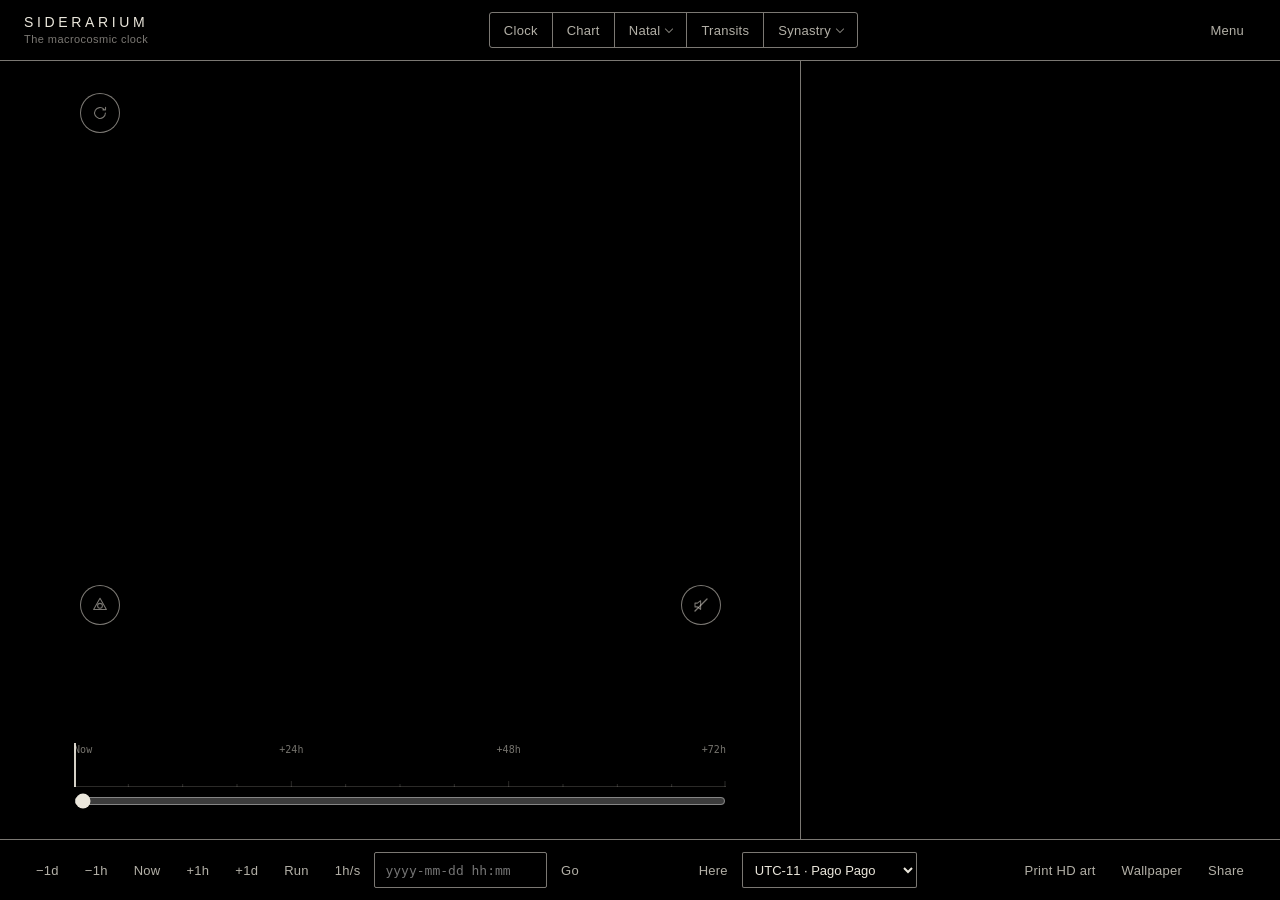
==== commit af891763: "publish siderarium 77532cbfae582da7a40ce5e02d93b10deadf965c" ====
--- a/app/index.html
+++ b/app/index.html
@@ -86,7 +86,7 @@
     <div id="chart-pick" class="chart-pick" hidden role="menu" aria-label="choose a chart"></div>
     <a id="what-link" class="what-link" href="#read-title" hidden aria-label="what the title means"></a>
     <button id="copy-link" class="copy-link" hidden aria-label="copy chart report" title="copy chart report"></button>
-    <button id="listen-corner" class="corner-speaker" aria-label="listen to the chord" title="l"><svg viewBox="0 0 24 24" width="18" height="18" fill="none" stroke="currentColor" stroke-width="1.4" stroke-linejoin="round" stroke-linecap="round" aria-hidden="true"><path d="M4 9.5v5h3.2l4.3 3.3V6.2L7.2 9.5H4z"/><path class="w1" d="M15 9.6a3.4 3.4 0 0 1 0 4.8"/><path class="w2" d="M17.6 7a7 7 0 0 1 0 10"/><line class="x" x1="4" y1="20" x2="20" y2="4" stroke-width="1.8"/></svg></button>
+    <button id="listen-corner" class="corner-speaker" data-i18n="ui.listenChord" data-i18n-attr="aria-label" aria-label="listen to the chord" title="l"><svg viewBox="0 0 24 24" width="18" height="18" fill="none" stroke="currentColor" stroke-width="1.4" stroke-linejoin="round" stroke-linecap="round" aria-hidden="true"><path d="M4 9.5v5h3.2l4.3 3.3V6.2L7.2 9.5H4z"/><path class="w1" d="M15 9.6a3.4 3.4 0 0 1 0 4.8"/><path class="w2" d="M17.6 7a7 7 0 0 1 0 10"/><line class="x" x1="4" y1="20" x2="20" y2="4" stroke-width="1.8"/></svg></button>
     </div>
     <div id="caption"></div>
     <section id="ahead" aria-label="the next 72 hours">
@@ -96,7 +96,7 @@
     </section>
   </main>
 
-  <aside id="readout" aria-live="polite"></aside>
+  <aside id="readout"></aside>
 
   <section id="birth" class="panel" hidden aria-label="birth chart">
     <article>
--- a/app/css/style.css
+++ b/app/css/style.css
@@ -47,13 +47,17 @@
 .seg .tog.on { color: var(--ink); background: rgba(235, 231, 220, 0.1); }
 .dialwrap { position: relative; }
 .corner-speaker { position: absolute; right: calc(var(--ox, 0px) + 6px); bottom: calc(16% + 8px); z-index: 3; width: 40px; height: 40px; padding: 0; border-radius: 50%; border: 1px solid var(--ink-3); background: rgba(0, 0, 0, 0.55); color: var(--ink-2); display: grid; place-items: center; }
-.corner-speaker svg .w2 { opacity: 0.3; transition: opacity 0.3s; }
+:is(.corner-speaker, .speak) svg .w2 { opacity: 0.3; transition: opacity 0.3s; }
 .corner-speaker.on { color: var(--ink); border-color: var(--ink-2); }
-.corner-speaker.on svg .w2 { opacity: 1; }
-.corner-speaker svg .x { display: none; }
-.corner-speaker:not(.on) svg .x { display: initial; }
-.corner-speaker:not(.on) svg .w1, .corner-speaker:not(.on) svg .w2 { display: none; }   /* sound off: one bar struck through the whole speaker */
+:is(.corner-speaker, .speak).on svg .w2 { opacity: 1; }
+:is(.corner-speaker, .speak) svg .x { display: none; }
+:is(.corner-speaker, .speak):not(.on) svg .x { display: initial; }
+:is(.corner-speaker, .speak):not(.on) svg .w1, :is(.corner-speaker, .speak):not(.on) svg .w2 { display: none; }   /* sound off: one bar struck through the whole speaker */
 .corner-speaker:not(.on) { color: var(--ink-3); }
+/* the chord's speaker in the reading: the corner's drawing and states, small, on the line of the chord; the target is a finger's */
+#readout .speak { display: inline-flex; position: relative; vertical-align: -3px; align-items: center; justify-content: center; width: 22px; height: 18px; min-height: 0; margin-left: 2px; padding: 0; border: 0; border-radius: 4px; background: transparent; color: var(--ink-2); }
+#readout .speak::after { content: ''; position: absolute; inset: -13px -11px; }
+#readout .speak.on, #readout .speak:hover { color: var(--ink); }
 /* the grades of two skies, deep strife to deep harmony: hot to cold */
 .state-polar, body.small #caption .h1.state-polar { color: #c58bf0; }   /* a polarity: sympathy in one tie, antipathy in another */
 .state-deepStrife, body.small #caption .h1.state-deepStrife { color: #ff3b1a; } .state-strife, body.small #caption .h1.state-strife { color: #ff5a2a; } .state-tension, body.small #caption .h1.state-tension { color: #e8894a; } .state-balanced, body.small #caption .h1.state-balanced { color: #e3b341; } .state-ease, body.small #caption .h1.state-ease { color: #b9cf6e; } .state-harmony, body.small #caption .h1.state-harmony { color: #6fcf8e; } .state-deepHarmony, body.small #caption .h1.state-deepHarmony { color: #7fa4e0; } .state-quiet, body.small #caption .h1.state-quiet { color: var(--ink-2); }
@@ -108,9 +112,6 @@
 #dial.turning { cursor: grabbing; }
 #listen::before { content: ''; display: inline-block; width: 6px; height: 6px; border: 1px solid currentColor; border-radius: 50%; margin-right: 7px; vertical-align: 1px; }
 #sigil.on::before, #listen.on::before { background: currentColor; }
-#readout tr.sub td { color: var(--ink-3); padding-bottom: 6px; white-space: normal; }
-#readout .hours { white-space: normal; line-height: 1.9; }
-#readout .hours .now { color: var(--ink); border-bottom: 1px solid var(--ink-2); }
 
 .panel { position: fixed; inset: 0; z-index: 10; background: var(--void); overflow-y: auto;
   padding: max(24px, env(safe-area-inset-top, 0px)) max(16px, env(safe-area-inset-right, 0px)) 64px max(16px, env(safe-area-inset-left, 0px)); }
@@ -150,10 +151,10 @@
 body.small #caption .eyebrow { font: 500 12px/1.6 var(--sans); letter-spacing: 0.08em; color: var(--ink); margin: 0 0 6px; }
 body.small #caption .h1 { font: 500 24px/1.15 var(--sans); letter-spacing: -0.01em; color: var(--ink); margin: 0 0 6px; }
 body.small #caption .deck { font: 500 17px/1.35 var(--sans); color: var(--ink); margin: 0 0 6px; }
+body.small #caption .h1.els { text-wrap: balance; }   /* a birth chart's elements: two even lines on a phone, never three and one */
 body.small #caption .reason { font: 400 15px/1.45 var(--sans); color: var(--ink); margin: 0 0 8px; }
 body.small #caption .moment { font: 400 13.5px/1.5 var(--sans); color: var(--ink-2); margin: 0 0 8px; }
 body.small #caption .detail { font: 400 13.5px/1.55 var(--sans); color: var(--ink-2); margin: 0 0 6px; }
-body.small #readout .lead { display: none; }
 body.small #stage { justify-content: flex-start; }
 #ahead { display: grid; gap: 4px; }
 #strip { width: 100%; height: 44px; display: block; }   /* 34 px + 30% */
@@ -170,20 +171,7 @@
   transition: width 0.2s steps(4);
 }
 body.reading #readout { width: min(480px, 40vw); padding: 18px 22px; border-left-color: var(--ink-3); }
-#readout .lead { margin: 0 0 18px; padding: 0 0 14px; border-bottom: 1px solid var(--ink-3); }
-#readout p.verdict { font: 500 14px/1.4 var(--sans); margin: 0 0 16px; }
-#readout .lead .big { font: 500 19px/1.25 var(--sans); color: var(--ink); margin: 0 0 6px; text-wrap: balance; }
-#readout .lead p { font: 400 13.5px/1.5 var(--sans); color: var(--ink-2); margin: 0; }
-#readout .lead .moment { font: 400 13px/1.5 var(--sans); color: var(--ink-3); margin-top: 6px; }
-#readout .verdict { font: 500 13px/1.5 var(--sans); color: var(--ink); margin: 0 0 8px; }
-#readout h3 { font: 500 13px/1 var(--sans); letter-spacing: 0.04em; color: var(--ink); margin: 20px 0 8px; }
-#readout .lead + h3 { margin-top: 0; }
-#readout table { border-collapse: collapse; width: 100%; table-layout: auto; }
-#readout td { padding: 2px 8px 2px 0; vertical-align: top; white-space: normal; overflow-wrap: break-word; }
-#readout td:first-child, #readout td.nw { white-space: nowrap; }
-#readout table.pair td { width: 40%; } #readout table.pair td:first-child { width: 20%; } #readout table.pair tr.head td { color: var(--ink); font-weight: 500; padding-bottom: 6px; }   /* a pair: two equal columns under the two names */
 body.small #caption .pair-cols { display: grid; grid-template-columns: 1fr 1fr; gap: 12px; font: 400 13.5px/1.55 var(--sans); color: var(--ink-2); margin: 0 0 8px; } body.small #caption .pair-cols b { color: var(--ink); font-weight: 500; }
-#readout .dim { margin-top: 14px; color: var(--ink-3); white-space: normal; }
 /* the three ties as scales: label, hairline with ticks where the word changes, a dot at the score, the word under the dot */
 .scales { display: grid; grid-template-columns: repeat(3, minmax(0, 1fr)); gap: 18px; margin: 4px 0 14px; }
 .scale { position: relative; min-width: 0; }
@@ -193,21 +181,7 @@
 .scale .sline b { position: absolute; top: -5px; width: 11px; height: 11px; margin-left: -5.5px; border-radius: 50%; box-shadow: 0 0 0 2px var(--void, #000); }
 .scale .sw { display: block; margin-top: 11px; text-align: center; font: 500 13px/1.25 var(--sans); overflow-wrap: anywhere; }   /* centred under its own scale, wrapping rather than running into the next */
 body.small #caption .scales { margin: 8px 0 12px; }
-#readout .makers p { margin: 0 0 6px; font-size: 12.5px; color: var(--ink-2); white-space: normal; } #readout .makers b { color: var(--ink); font-weight: 500; }
 /* the cards of the tikkun: three tables, the same columns, the letter on a muted second line */
-#readout h4 { font: 500 11px/1.4 var(--sans); letter-spacing: 0.08em; text-transform: uppercase; color: var(--ink-2); margin: 16px 0 6px; }
-#readout table.cards td { white-space: normal; } #readout table.cards td:first-child { width: 28%; } #readout table.cards td.card { color: var(--ink); width: 38%; }
-#readout table.cards tr.head td { font: 500 11px/1.4 var(--sans); letter-spacing: 0.06em; text-transform: uppercase; color: var(--ink-3); padding-bottom: 4px; }
-#readout table.cards tr.sub td { color: var(--ink-3); font-size: 12px; padding-top: 0; }
-/* the temperament: the testimonies (the label wraps; the humour and the weight do not) and Ficino's regimen, label and value */
-#readout table.temper td:first-child { white-space: normal; } #readout table.temper td:nth-child(2) { color: var(--ink); }
-#readout table.regimen { margin: 4px 0 14px; } #readout table.regimen td:first-child { color: var(--ink-3); width: 24%; }
-#readout table.regimen tr.head td { font: 500 11px/1.4 var(--sans); letter-spacing: 0.06em; text-transform: uppercase; color: var(--ink-3); padding-bottom: 4px; }
-#readout td.card.tk::after, #readout .tkmark::before { content: ''; display: inline-block; width: 6px; height: 6px; margin-left: 6px; border-radius: 50%; background: #6fcf8e; vertical-align: middle; } #readout .tkmark::before { margin: 0 2px 0 0; }
-#readout .recur { color: var(--ink-2); font-size: 12.5px; margin: 8px 0 0; white-space: normal; }
-#readout .tie { display: grid; gap: 4px; margin: 0 0 12px; } #readout .tie .th { display: flex; justify-content: space-between; font: 500 13px/1.5 var(--sans); color: var(--ink); }
-#readout .tie .track { position: relative; height: 6px; border-radius: 3px; background: var(--ink-3); opacity: 0.9; } #readout .tie .track::before { content: ''; position: absolute; left: 50%; top: -3px; width: 1px; height: 12px; background: var(--ink-2); }
-#readout .tie .track i { position: absolute; top: -3px; width: 12px; height: 12px; margin-left: -6px; border-radius: 50%; background: var(--ink); } #readout .tie p { margin: 0; font-size: 12.5px; color: var(--ink-2); white-space: normal; }
 
 body.bare { grid-template-areas: "stage stage" "stage stage" "stage stage"; }
 body.bare .bar, body.bare #readout { display: none; }
@@ -227,7 +201,6 @@
   .dialwrap .corner-sigil { width: 44px; height: 44px; left: 4px; bottom: 4px; }   /* mirrors the sound button */
   .dialwrap .corner-update { width: 44px; height: 44px; min-height: 44px; left: 4px; top: 4px; }   /* round: the phone's 44 px minimum height made it 40 × 44 */
   body.small #caption button.share-btn { width: 44px; height: 44px; min-height: 44px; }
-  body.reading #readout { padding: 16px 16px 24px; font-size: 13px; }
   .top .seg { order: 3; width: 100%; display: flex; }
   .top .seg button { flex: 1; padding: 0; }
   .bottom { gap: 6px; }
@@ -276,13 +249,6 @@
 button.deflink { font: inherit; color: inherit; background: none; border: 0; padding: 0; margin: 0; min-height: 0; text-align: left; letter-spacing: inherit;
   text-decoration: underline dotted; text-decoration-color: rgba(235, 231, 220, 0.45); text-underline-offset: 3px; cursor: pointer; }
 button.deflink[aria-expanded="true"] { text-decoration-color: var(--ink); }
-.popdef { position: absolute; z-index: 20; box-sizing: border-box; width: min(18rem, calc(100vw - 32px)); padding: 12px 14px;
-  background: #111; color: var(--ink); border: 1px solid rgba(235, 231, 220, 0.25); border-radius: 4px;
-  font: 400 0.875rem/1.45 var(--sans); box-shadow: 0 8px 28px rgba(0, 0, 0, 0.6); }
-.popdef { max-height: min(70vh, 34rem); overflow-y: auto; } .popdef p { margin: 0 0 8px; } .popdef p:last-child { margin-bottom: 0; }
-/* a note behind a trigger: the reading keeps one short line, the text opens on tap */
-button.deflink.note { color: var(--ink-2); }
-#readout .more { margin: 8px 0 0; } #readout .howto { color: var(--ink-2); margin: 0 0 4px; }
 /* a Hebrew letter inside running text: Geist has none, so the system's Hebrew face */
 .he { font-family: "Noto Sans Hebrew", "Arial Hebrew", "David", "Times New Roman", serif; font-size: 1.12em; line-height: 1; }
 a.g:hover { text-decoration-style: solid; color: var(--ink); }
@@ -315,7 +281,6 @@
 .corner-update { position: absolute; left: calc(var(--ox, 0px) + 6px); top: 8px; z-index: 3; width: 40px; height: 40px; padding: 0; border-radius: 50%; border: 1px solid var(--ink-3); background: rgba(0, 0, 0, 0.35); color: var(--ink-3); display: inline-flex; align-items: center; justify-content: center; -webkit-user-select: none; user-select: none; touch-action: manipulation; }   /* the top-left corner: fetch the newest version and reload */
 body.small #caption { position: relative; } body.small #caption .eyebrow, body.small #caption .h1 { padding-right: 52px; }   /* the share button's column: no text runs under it */
 .share-btn { display: none; } body.small #caption .share-btn { display: inline-flex; position: absolute; right: 8px; top: 2px; width: 40px; height: 40px; padding: 0; border-radius: 50%; border: 1px solid var(--ink-3); background: transparent; color: var(--ink-2); align-items: center; justify-content: center; }   /* beside the headline */
-#readout p.rel { margin: 4px 0 12px; } #readout p.rel select { margin-left: 6px; }
 .corner-update:focus-visible { outline: 1px solid var(--ink); outline-offset: 2px; }
 .corner-update.busy { color: var(--ink); border-color: var(--ink-2); } .corner-update.busy svg { animation: sd-spin 0.9s linear infinite; }
 @keyframes sd-spin { to { transform: rotate(360deg); } }
@@ -346,13 +311,6 @@
 
 /* ---------- phone legibility (UX audit): no running text under 14 px, labels at 13 px at least ---------- */
 @media (max-width: 720px) {
-  body.reading #readout { font-size: 15px; line-height: 1.55; }
-  #readout h3 { font-size: 15px; margin: 26px 0 10px; }
-  #readout h4, #readout table.cards tr.head td, #readout table.regimen tr.head td { font-size: 12.5px; }
-  #readout p.verdict, #readout .verdict { font-size: 15px; }
-  #readout .dim, #readout .recur, #readout .makers p, #readout .tie p, #readout table.cards tr.sub td { font-size: 14px; }
-  #readout .tie .th { font-size: 15px; }
-  #readout td { padding: 3px 10px 3px 0; }
   .bar button, .bottom button { font-size: 15px; }
   .top .seg button { font-size: 13.5px; letter-spacing: 0; }
   #nexts, #nexts button { font-size: 14.5px; }
@@ -418,18 +376,207 @@
    pure red on black is dim (5.3:1, and 4.2:1 to a protanope), so the red is a coral at 7.5:1; the orange sits a step
    lighter and the green leans to teal, which keeps the three apart for red-green colour blindness as well */
 :root { --asp-flow: #5fd3a1; --asp-tension: #ffb454; --asp-afflict: #ff6b61; }
-.asp-flow { color: var(--asp-flow); } .asp-tension { color: var(--asp-tension); } .asp-afflict { color: var(--asp-afflict); }
-.asp a.g { text-decoration-color: currentColor; text-decoration-color: color-mix(in srgb, currentColor 55%, transparent); }
-.asp a.g:hover { color: inherit; }
-#readout .asp-key { margin: 0 0 8px; font-size: 13px; color: var(--ink-3); }
-#readout .asp-key .asp::before { content: ''; display: inline-block; width: 8px; height: 8px; border-radius: 50%; background: currentColor; margin-right: 6px; vertical-align: 0; }
-
-/* ---------- planetary talismans timing (clock reading) ---------- */
-#readout .tal-planet { margin: 0 0 14px; }
-#readout .tal-planet h4 { margin: 16px 0 6px; }
-#readout ul.tal { list-style: none; margin: 0 0 6px; padding: 0; display: grid; gap: 8px; }
-#readout ul.tal li { line-height: 1.45; }
-#readout a.tal-at { color: var(--ink); text-decoration: underline; text-underline-offset: 3px; text-decoration-color: rgba(235, 231, 220, 0.5); }
+
+/* ==========================================================================
+   READOUT · one type and layout system (November 2026)
+   Paste at the END of css/style.css; it wins over the older #readout rules by order and specificity, so it works
+   before the clean-up. The lines it supersedes are listed at the foot.
+   Two cuts of Geist (400, 500), nothing synthesised. Figures set in a column use Geist's own tabular digits (tnum:
+   every digit 600 units, + and − 570), so degrees, orbs and times align without a second family.
+   Phone first (≤ 720 px: 15 px text in a 358 px measure at 390); from 721 px every role one step smaller.
+   ========================================================================== */
+:root {
+  --rule: rgba(235, 231, 220, 0.12);      /* the hairline between sections and between talisman rows */
+  --rule-2: rgba(235, 231, 220, 0.24);    /* under column heads; the edge of pills and pop-ups */
+  --surface: #111;                        /* pop-ups */
+  --rose-h: #7fa4e0; --rose-s: #ff5a2a;   /* the rose's two layers, exactly as render.js draws them (ROSE_H, ROSE_S) */
+  --r-h3: 20px;   --r-h3-lh: 26px;        /* section title */
+  --r-std: 17px;  --r-std-lh: 24px;       /* standfirst: the section's answer, in one line */
+  --r-h4: 15px;   --r-h4-lh: 20px;        /* sub-section title */
+  --r-body: 15px; --r-body-lh: 24px;      /* sentences */
+  --r-row-lh: 22px;                       /* rows of lists and tables */
+  --r-sub: 14px;  --r-sub-lh: 20px;       /* second lines, notes, keys, legends */
+  --r-cap: 12px;  --r-cap-lh: 16px;       /* tracked capitals: column heads and group rows, nothing else */
+}
+@media (min-width: 721px) {
+  :root { --r-h3: 18px; --r-h3-lh: 24px; --r-std: 16px; --r-std-lh: 22px; --r-h4: 14px; --r-body: 14px; --r-body-lh: 22px;
+    --r-row-lh: 21px; --r-sub: 13px; --r-sub-lh: 19px; --r-cap: 11.5px; }
+}
+
+/* ---------- the column ---------- */
+body.reading #readout { width: clamp(360px, 40vw, 480px); padding: 20px 24px 48px; font: 400 var(--r-body)/var(--r-body-lh) var(--sans); letter-spacing: 0; color: var(--ink-2); font-synthesis: none; }   /* never narrower than a phone's measure; the font here outranks the old phone rule */
+@media (max-width: 720px) { body.reading #readout { width: 100%; padding: 20px 16px 48px; } }
+
+/* ---------- sections: a hairline between them, nothing else ---------- */
+#readout > :is(section.rs, .r-head) + section.rs { margin-top: 32px; padding-top: 16px; border-top: 1px solid var(--rule); }
+#readout h3 { margin: 0 0 10px; padding: 0; border: 0; font: 500 var(--r-h3)/var(--r-h3-lh) var(--sans); letter-spacing: -0.005em; color: var(--ink); text-wrap: balance; }
+#readout p.verdict { margin: 0 0 12px; font: 400 var(--r-std)/var(--r-std-lh) var(--sans); letter-spacing: 0; color: var(--ink); text-wrap: pretty; }
+#readout h4 { margin: 24px 0 8px; font: 500 var(--r-h4)/var(--r-h4-lh) var(--sans); letter-spacing: 0; text-transform: none; color: var(--ink); }
+#readout :is(h3, p.verdict, .pills) + h4 { margin-top: 12px; }
+#readout h4 .hv { font-weight: 400; color: var(--ink-2); }   /* "Friendship · mixed": the tie's word after its name */
+
+/* ---------- sentences, notes, separators ---------- */
+#readout p { margin: 0 0 12px; text-wrap: pretty; }
+#readout p.prose { hyphens: auto; -webkit-hyphens: auto; }
+#readout :is(p.note, p.dim) { margin: 0 0 12px; font: 400 var(--r-sub)/var(--r-sub-lh) var(--sans); color: var(--ink-3); white-space: normal; }
+#readout span.dim, #readout .sep { color: var(--ink-3); }
+#readout b, #readout strong { font-weight: 500; color: var(--ink); }
+
+/* ---------- the head of a rose view (Transits, Synastry): the dial's legend, then one sentence ---------- */
+#readout .rose-key { display: flex; flex-wrap: wrap; gap: 6px 16px; margin: 0 0 10px; font: 400 var(--r-sub)/var(--r-sub-lh) var(--sans); color: var(--ink-2); }
+#readout .rose-key .k { display: inline-flex; align-items: center; gap: 8px; white-space: nowrap; }
+#readout .rose-key svg { flex: none; width: 22px; height: 12px; overflow: visible; isolation: isolate; }
+#readout .rose-key .pe { stroke-width: 1.4; }
+#readout .rose-key .pe-h { fill: rgba(127, 164, 224, 0.32); stroke: var(--rose-h); }
+#readout .rose-key .pe-s { fill: rgba(255, 90, 42, 0.32); stroke: var(--rose-s); mix-blend-mode: screen; }   /* the dial blends its two layers with screen: so does the key */
+#readout p.lede { margin: 0 0 8px; color: var(--ink-2); }
+
+/* ---------- pop-up triggers: one kind, a labelled pill, placed under the section's answer ---------- */
+#readout .pills { display: flex; flex-wrap: wrap; gap: 8px; margin: 0 0 16px; }
+#readout button.pill { position: relative; display: inline-flex; align-items: center; gap: 6px; height: 26px; min-height: 0; margin: 0; padding: 0 11px 0 5px;
+  border: 1px solid var(--rule-2); border-radius: 13px; background: none; font: 400 13px/1 var(--sans); letter-spacing: 0; color: var(--ink-2); white-space: nowrap; vertical-align: middle; cursor: pointer; }
+#readout button.pill::before { content: 'i'; flex: none; box-sizing: border-box; width: 16px; height: 16px; border: 1px solid currentColor; border-radius: 50%; font: 500 10px/14px var(--sans); text-align: center; }
+#readout button.pill::after { content: ''; position: absolute; inset: -9px -4px; }   /* a 44 px tall target */
+#readout button.pill:hover, #readout button.pill[aria-expanded="true"] { color: var(--ink); border-color: var(--ink-2); }
+#readout :is(p:not(.pills), td) > button.pill { margin: -1px 0 -1px 4px; }   /* at the end of a sentence: the line keeps its height */
+@media (min-width: 721px) { #readout button.pill { height: 24px; border-radius: 12px; font-size: 12.5px; } }
+
+/* ---------- aspect tones: a 7 px dot, the letters stay in the ink ---------- */
+#readout .asp-flow { --tone: var(--asp-flow); }
+#readout .asp-tension { --tone: var(--asp-tension); }
+#readout .asp-afflict { --tone: var(--asp-afflict); }
+#readout :is(.asp-flow, .asp-tension, .asp-afflict) { color: inherit; }
+#readout span.asp::before { content: ''; display: inline-block; width: 7px; height: 7px; margin-right: 6px; border-radius: 50%; background: var(--tone, transparent); vertical-align: 0.1em; }
+#readout p.asp-key { display: flex; flex-wrap: wrap; gap: 4px 16px; margin: 0 0 6px; font: 400 var(--r-sub)/var(--r-sub-lh) var(--sans); color: var(--ink-3); }
+#readout p.asp-key span.asp::before { width: 7px; height: 7px; margin-right: 6px; background: var(--tone); vertical-align: 0.1em; }   /* outranks the old key dots in currentColor */
+
+/* ---------- ranked lists (aspects, transits, contacts, active now, a tie's makers): the order is the rank ---------- */
+#readout ol.rank { list-style: none; margin: 0 0 8px; padding: 0; }
+#readout ol.rank > li { display: grid; grid-template-columns: minmax(0, 1fr) auto; column-gap: 12px; align-items: baseline; padding: 6px 0; line-height: var(--r-row-lh); }
+#readout ol.rank > li.grp { display: block; padding: 16px 0 4px; font: 500 var(--r-cap)/var(--r-cap-lh) var(--sans); letter-spacing: 0.08em; text-transform: uppercase; color: var(--ink-3); }
+#readout .nm { display: block; padding-left: 15px; text-indent: -15px; color: var(--ink); }   /* the dot hangs in a 15 px gutter; a wrapped name aligns under the name */
+#readout .nm::before { content: ''; display: inline-block; width: 7px; height: 7px; margin-right: 8px; border-radius: 50%; background: var(--tone, transparent); vertical-align: 0.1em; text-indent: 0; }
+#readout ol.rank .n { text-align: right; white-space: nowrap; font-variant-numeric: tabular-nums; color: var(--ink-2); }
+#readout ol.rank .meta { grid-column: 1 / -1; margin-top: 2px; padding-left: 15px; font: 400 var(--r-sub)/var(--r-sub-lh) var(--sans); color: var(--ink-3); }
+#readout ol.rank.plain .nm { padding-left: 0; text-indent: 0; }
+#readout ol.rank.plain .nm::before { display: none; }
+#readout ol.rank.plain .meta { padding-left: 0; }
+
+/* ---------- tables: names wrap, figures never do ---------- */
+#readout table { width: 100%; margin: 0 0 8px; border-collapse: collapse; table-layout: auto; font-variant-numeric: tabular-nums; }
+#readout :is(td, th) { padding: 6px 12px 6px 0; vertical-align: baseline; text-align: left; font-weight: 400; line-height: var(--r-row-lh); white-space: normal; overflow-wrap: break-word; }
+#readout :is(td, th):last-child { padding-right: 0; }
+#readout td:first-child { white-space: normal; }   /* was nowrap: it pushed the figures off the screen */
+#readout :is(td, th).n { width: 1%; white-space: nowrap; text-align: right; padding-left: 12px; }
+#readout :is(td, th).k, #readout td.v, #readout td.card { color: var(--ink); }
+#readout tr.head > :is(td, th) { padding: 0 12px 6px 0; border-bottom: 1px solid var(--rule-2); vertical-align: bottom; font: 500 var(--r-cap)/var(--r-cap-lh) var(--sans); letter-spacing: 0.08em; text-transform: uppercase; color: var(--ink-3); }
+#readout tr.head > :last-child { padding-right: 0; }
+#readout tr.head + tr > :is(td, th) { padding-top: 10px; }
+#readout tr.grp > :is(td, th) { padding: 16px 0 4px; font: 500 var(--r-cap)/var(--r-cap-lh) var(--sans); letter-spacing: 0.08em; text-transform: uppercase; color: var(--ink-3); }
+#readout tr.sub > td { padding: 0 12px 8px 0; font: 400 var(--r-sub)/var(--r-sub-lh) var(--sans); color: var(--ink-3); white-space: normal; }
+#readout tr.sub > td:last-child { padding-right: 0; }
+#readout tr:has(+ tr.sub) > :is(td, th) { padding-bottom: 2px; }
+/* bodies: name | degrees | sign | house numeral */
+#readout table.bodies :is(td, th).k { width: 7.5em; }
+/* key and value: one fact per row */
+#readout table.kv th { width: 9.5em; font-size: var(--r-sub); color: var(--ink-3); }
+#readout table.kv td { color: var(--ink-2); }
+/* cards: what the card answers | the card; its derivation on the second line */
+#readout table.cards :is(td, th):first-child { width: 7.5em; }
+#readout table.cards td.card { width: auto; }   /* the old 38% pushed the card to the right edge */
+#readout table.cards.asp :is(td, th):first-child { width: 55%; }
+#readout table.cards tr.sub > td { padding-top: 0; font-size: var(--r-sub); line-height: var(--r-sub-lh); }   /* outranks the old 12 px */
+#readout table.cards.asp tr.sub > td { padding-left: 15px; }   /* under the name, past the dot */
+/* the temperament's testimonies: label (its detail on a second line) | humour | weight */
+#readout table.temper td.v { width: 6.5em; }
+#readout table.temper .det { display: block; margin-top: 2px; font: 400 var(--r-sub)/var(--r-sub-lh) var(--sans); color: var(--ink-3); }
+/* two charts side by side */
+#readout table.pair tr.head > :is(td, th) { color: var(--ink); letter-spacing: 0; text-transform: none; font-size: var(--r-body); }
+#readout table.pair :is(td, th):first-child { width: 6.5em; }
+
+/* ---------- the 24 hours: day hours left, night hours right, the hour now marked ---------- */
+#readout ol.hours { list-style: none; margin: 4px 0 8px; padding: 0; display: grid; grid-template-columns: 1fr 1fr; grid-template-rows: repeat(12, auto); grid-auto-flow: column; column-gap: 16px; font-variant-numeric: tabular-nums; }
+#readout ol.hours li { position: relative; display: grid; grid-template-columns: 1.4em minmax(0, 1fr) auto; column-gap: 8px; align-items: baseline; padding: 3px 0 3px 8px; line-height: var(--r-row-lh); color: var(--ink-2); }
+#readout ol.hours .i { text-align: right; font-size: var(--r-sub); color: var(--ink-3); }
+#readout ol.hours .t { text-align: right; }
+#readout ol.hours li.now, #readout .hours .now { color: var(--ink); font-weight: 500; border: 0; }   /* no underline: a line under a word means a definition */
+#readout ol.hours li.now::before { content: ''; position: absolute; left: 0; top: 7px; bottom: 7px; width: 2px; background: var(--ink); }
+
+/* ---------- disclosure: reference folds away; the summary always names what is inside ---------- */
+#readout details > summary { list-style: none; cursor: pointer; }
+#readout details > summary::-webkit-details-marker { display: none; }
+#readout details > summary::after { content: ''; flex: none; align-self: center; width: 6px; height: 6px; margin: 0 3px 0 auto; border-right: 1.3px solid var(--ink-3); border-bottom: 1.3px solid var(--ink-3); transform: translateY(-2px) rotate(45deg); }
+#readout details[open] > summary::after { transform: translateY(2px) rotate(-135deg); }
+#readout details > summary:hover { color: var(--ink); }
+#readout details > summary:focus-visible { outline: 1px solid var(--ink); outline-offset: 2px; }
+#readout details.more { margin: 2px 0 8px; }
+#readout details.more > summary { display: flex; align-items: baseline; gap: 8px; min-height: 44px; padding: 11px 0; line-height: var(--r-row-lh); color: var(--ink-2); }
+#readout details.fold > summary { display: grid; grid-template-columns: minmax(0, 1fr) auto; column-gap: 12px; align-items: baseline; min-height: 44px; }
+#readout details.fold > summary :is(h3, h4) { margin: 0; }
+#readout details.fold > summary .s { grid-column: 1; margin-top: 2px; font: 400 var(--r-sub)/var(--r-sub-lh) var(--sans); color: var(--ink-3); }
+#readout details.fold > summary::after { grid-column: 2; grid-row: 1; align-self: center; margin: 0 3px; }
+#readout details.fold[open] > summary { margin-bottom: 12px; }
+
+/* ---------- planetary talismans: seven rows, each opens on its windows ---------- */
+#readout .tal-list { margin: 4px 0 0; border-top: 1px solid var(--rule); }
+#readout .tal-planet { margin: 0; border-bottom: 1px solid var(--rule); }
+#readout .tal-planet > summary, #readout div.tal-planet { display: grid; grid-template-columns: 5.5em minmax(0, 1fr) auto; column-gap: 12px; align-items: baseline; min-height: 44px; padding: 11px 0; line-height: var(--r-row-lh); }
+#readout .tal-planet .p { color: var(--ink); }
+#readout .tal-planet .w { color: var(--ink-2); font-variant-numeric: tabular-nums; }
+#readout div.tal-planet .w { color: var(--ink-3); }
+#readout .tal-planet > summary::after { grid-column: 3; margin: 0 3px; }
+#readout .tal-planet[open] { padding-bottom: 12px; }
+#readout .tal-sub { margin: 4px 0 6px; font: 500 var(--r-cap)/var(--r-cap-lh) var(--sans); letter-spacing: 0.08em; text-transform: uppercase; color: var(--ink-3); }
+#readout ul.tal { list-style: none; margin: 0 0 12px; padding: 0; display: grid; gap: 10px; }
+#readout ul.tal li { line-height: var(--r-row-lh); }
+#readout a.tal-at { color: var(--ink); font-variant-numeric: tabular-nums; text-decoration: underline; text-decoration-color: var(--rule-2); text-underline-offset: 4px; }   /* solid: it goes somewhere (the clock at that moment) */
 #readout a.tal-at:hover, #readout a.tal-at:focus-visible { text-decoration-color: var(--ink); }
-#readout .tal-why { color: var(--ink-2); font-size: 0.93em; }
-#readout .tal-sub { margin: 8px 0 4px; font-size: 0.86em; letter-spacing: 0.04em; color: var(--ink-3); }
+#readout .tal-why { display: block; margin-top: 2px; font: 400 var(--r-sub)/var(--r-sub-lh) var(--sans); color: var(--ink-3); }
+
+/* ---------- controls inside the reading ---------- */
+#readout p.ctl { margin: 4px 0 0; }
+#readout p.ctl .toggle { min-height: 40px; padding: 0; font: 400 var(--r-sub)/var(--r-sub-lh) var(--sans); color: var(--ink-2); }
+#readout p.rel { margin: 0 0 12px; font: 400 var(--r-sub)/var(--r-sub-lh) var(--sans); color: var(--ink-3); }
+#readout p.rel label { display: inline-flex; align-items: center; gap: 12px; }
+#readout p.rel select { margin: 0; }
+#readout button.cta { min-height: 44px; padding: 0 16px; border: 1px solid var(--ink-3); border-radius: 2px; font: 400 15px/1 var(--sans); color: var(--ink); }
+#readout p.out { margin: 32px 0 0; padding-top: 16px; border-top: 1px solid var(--rule); font: 400 var(--r-sub)/var(--r-sub-lh) var(--sans); color: var(--ink-3); }
+#readout p.out button { min-height: 0; margin: 0; padding: 0; border: 0; background: none; font: inherit; letter-spacing: 0; color: var(--ink-2); text-decoration: underline; text-decoration-color: var(--rule-2); text-underline-offset: 4px; }
+
+/* ---------- glossary words: tappable always, drawn once ---------- */
+#readout a.g, #caption a.g { color: inherit; text-decoration: none; }
+#readout a.g[data-first], #readout a.g.card { text-decoration: underline dotted 1px; text-decoration-color: rgba(235, 231, 220, 0.4); text-underline-offset: 4px; }
+#readout a.g:is(:hover, :focus-visible), #caption a.g:is(:hover, :focus-visible) { color: var(--ink); text-decoration: underline dotted 1px; text-decoration-color: currentColor; text-underline-offset: 4px; }
+#readout a.g:active, #caption a.g:active { background: rgba(235, 231, 220, 0.08); border-radius: 2px; }
+#readout button.deflink { text-decoration-color: rgba(235, 231, 220, 0.4); text-underline-offset: 4px; }   /* the tikkun's role words: the same mark, the same meaning */
+
+/* ---------- the pop-up: anchored under its trigger; on a phone, a long text rises as a sheet ---------- */
+.popdef { position: absolute; z-index: 20; box-sizing: border-box; width: min(20rem, calc(100vw - 32px)); max-height: min(60vh, 28rem); overflow-y: auto; overscroll-behavior: contain;
+  padding: 14px 16px 16px; background: var(--surface); color: var(--ink-2); border: 1px solid var(--rule-2); border-radius: 6px;
+  font: 400 15px/22px var(--sans); letter-spacing: 0; text-wrap: pretty; box-shadow: 0 12px 32px rgba(0, 0, 0, 0.7); }
+.popdef .pt { display: block; margin: 0 0 8px; padding-right: 36px; font: 500 15px/20px var(--sans); color: var(--ink); }   /* the title: the trigger's words */
+.popdef p { margin: 0 0 10px; }
+.popdef p.ps { margin: 16px 0 6px; font-weight: 500; color: var(--ink); }   /* a second topic inside one note ('How the humours mix') */
+.popdef p:last-child { margin-bottom: 0; }
+.popdef .pclose { position: absolute; top: 4px; right: 4px; width: 40px; height: 40px; min-height: 0; padding: 0; border: 0; background: none; font: 400 22px/40px var(--sans); color: var(--ink-2); }
+.popdef .pfoot { margin: 12px 0 0; text-align: right; }
+.popdef .pfoot button { min-height: 0; padding: 8px 0; border: 0; background: none; font: 400 13px/1 var(--sans); letter-spacing: 0; color: var(--ink-3); text-decoration: underline; text-underline-offset: 3px; }
+.pop-scrim { display: none; }
+@media (max-width: 720px) {
+  .popdef.sheet { position: fixed; left: 0; right: 0; top: auto; bottom: 0; width: 100%; max-height: 72dvh; padding: 20px 16px max(24px, env(safe-area-inset-bottom, 0px));
+    border-width: 1px 0 0; border-radius: 12px 12px 0 0; line-height: 24px; box-shadow: 0 -16px 40px rgba(0, 0, 0, 0.7); hyphens: auto; -webkit-hyphens: auto; }
+  .popdef.sheet .pt { margin-bottom: 10px; font-size: 17px; line-height: 24px; }
+  .pop-scrim { display: block; position: fixed; inset: 0; z-index: 19; background: rgba(0, 0, 0, 0.6); }
+}
+@media (min-width: 721px) { .popdef { font-size: 14px; line-height: 21px; } .popdef.sheet { width: 26rem; max-height: min(70vh, 34rem); } }
+
+/* the older readout, pop-up and talisman rules this block replaced were removed (November 2026; DESIGN.md, "The readout system") */
+/* the Transits tab: no 72-hour strip, that is the clock's */
+body.transits #ahead { display: none; }
+
+@media (min-width: 721px) { body.small #stage { overflow: hidden auto; } }
+/* line breaks (after the redesign's check): a date never splits; the impediment's dot stays with its words; cells wrap without a lone last word; one rule under the last talisman row is the section's own */
+#readout time { white-space: nowrap; }
+#readout .tal-why span.asp::before { display: inline; padding: 0 3.5px; font-size: 7px; line-height: 0; }
+#readout :is(td, th, .meta, .det, .tal-why, .s) { text-wrap: pretty; }
+#readout .tal-planet:last-child { border-bottom: 0; }
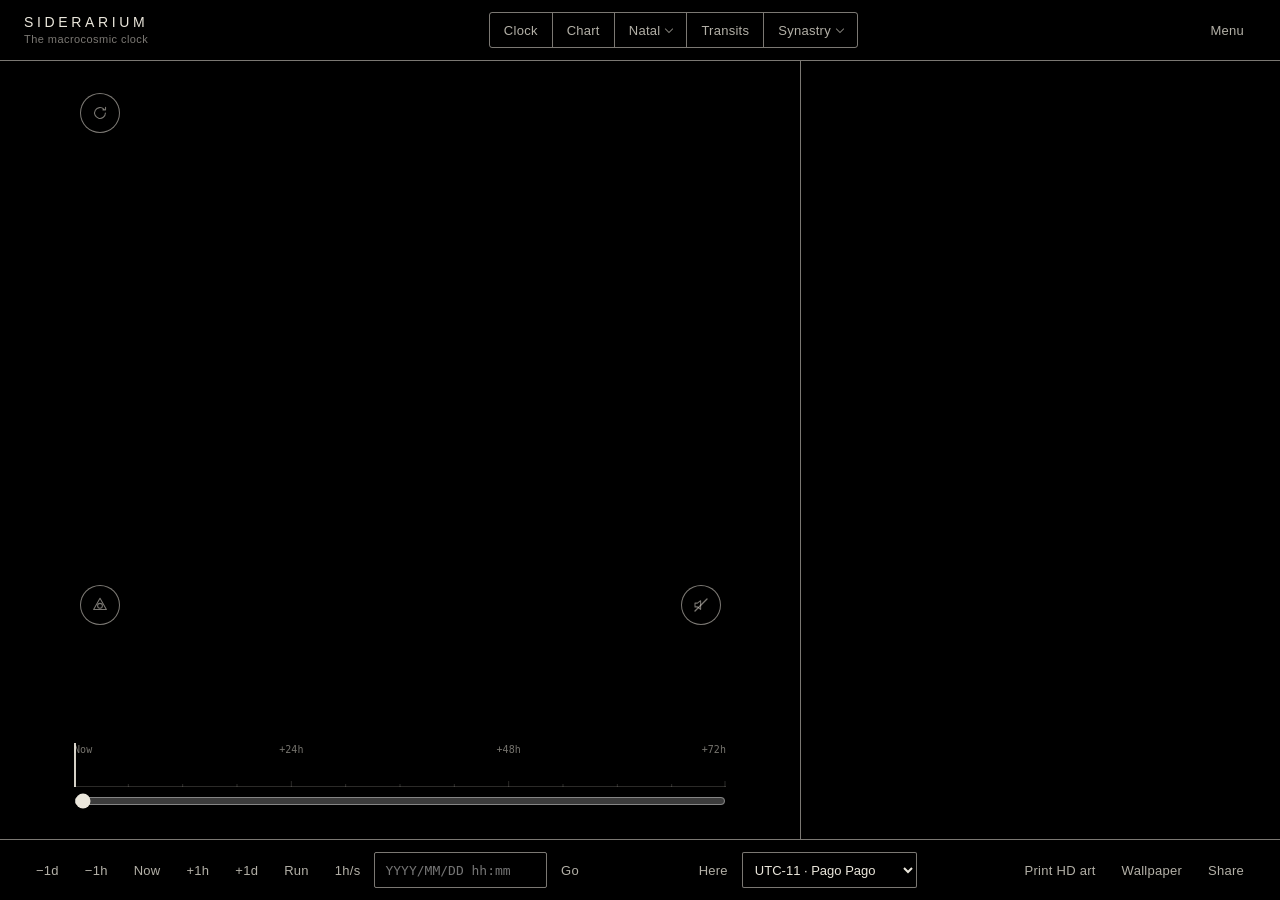
==== commit a8f50d10: "publish siderarium ed415d3a5897e2cd0f493932dc02fa81f431fd04" ====
--- a/app/index.html
+++ b/app/index.html
@@ -54,7 +54,7 @@
     <section>
       <h2 data-i18n="ui.nativity">birth date</h2>
       <p id="natal-summary" class="meta"></p>
-      <div class="rowbtns"><button id="natal-new" data-i18n="ui.newChart">new</button><button id="natal-edit" data-i18n="ui.edit">edit</button><button id="natal-saveas" data-i18n="ui.saveAs">save as</button></div>
+      <div class="rowbtns"><button id="natal-new" data-i18n="ui.newChart">new</button><button id="natal-edit" data-i18n="ui.edit">edit</button><button id="natal-saveas" data-i18n="ui.saveAs" aria-expanded="false" aria-controls="chart-new">save as</button></div>
       <div class="rowbtns"><button id="natal-copy" data-i18n="ui.copyReport">copy chart report</button><button id="natal-report" data-i18n="ui.report">save birth chart report</button></div>
       <div class="rowbtns"><button id="charts-export" data-i18n="ui.exportCharts">export charts</button><button id="charts-import" data-i18n="ui.importCharts">import charts</button><input id="charts-file" type="file" accept="application/json,.json" hidden></div>
       <p id="import-note" class="meta"></p>
@@ -98,15 +98,16 @@
 
   <aside id="readout"></aside>
 
-  <section id="birth" class="panel" hidden aria-label="birth chart">
+  <section id="birth" class="panel" hidden role="dialog" aria-modal="true" aria-labelledby="birth-title">
     <article>
       <button id="birth-close" data-i18n="ui.close">close</button>
-      <h1 data-i18n="ui.yourNativity">birth chart</h1>
+      <h1 id="birth-title" tabindex="-1" data-i18n="ui.newNativity">new birth chart</h1>
       <p class="meta" data-i18n="ui.kept">kept on this device only · never sent anywhere</p>
       <div class="form">
         <label><span data-i18n="ui.name">name</span> <input id="birth-name" type="text" autocomplete="off" data-i18n="ui.namePrompt" data-i18n-attr="placeholder" placeholder="a name for this chart"></label>
-        <label><span data-i18n="ui.date">date</span> <input id="birth-date" type="text" inputmode="numeric" placeholder="yyyy-mm-dd" autocomplete="off"></label>
-        <label><span data-i18n="ui.time">time</span> <span class="timebox"><input id="birth-time" type="text" inputmode="numeric" placeholder="hh:mm" autocomplete="off"><select id="birth-ampm" aria-label="24-hour or am / pm"><option value="24">24 h</option><option value="am">am</option><option value="pm">pm</option></select></span></label>
+        <label><span><span data-i18n="ui.date">date</span> <span class="hint" data-i18n="ui.dateFmt">YYYY/MM/DD</span></span> <input id="birth-date" type="text" inputmode="numeric" data-i18n="ui.dateFmt" data-i18n-attr="placeholder" placeholder="YYYY/MM/DD" autocomplete="off" aria-describedby="birth-date-err"></label>
+        <p id="birth-date-err" class="field-err" aria-live="polite" hidden></p>
+        <label><span data-i18n="ui.time">time</span> <span class="timebox"><input id="birth-time" type="text" inputmode="numeric" placeholder="hh:mm" autocomplete="off"><select id="birth-ampm" data-i18n="ui.ampmLabel" data-i18n-attr="aria-label" aria-label="24-hour or am / pm"><option value="24">24 h</option><option value="am">am</option><option value="pm">pm</option></select></span></label>
         <label class="check"><input id="birth-unknown" type="checkbox"> <span data-i18n="ui.unknown">time unknown</span></label>
         <label><span data-i18n="ui.placeName">birthplace</span> <input id="birth-place" type="text" data-i18n="ui.placeHint" data-i18n-attr="placeholder" placeholder="type the town, e.g. Piacenza" autocomplete="off" spellcheck="false"></label>
         <ul id="birth-results" class="results" hidden></ul>
@@ -115,7 +116,7 @@
           <label><span data-i18n="ui.lat">latitude</span> <input id="birth-lat" type="text" inputmode="decimal" placeholder="44.9924"></label>
           <label><span data-i18n="ui.lon">longitude</span> <input id="birth-lon" type="text" inputmode="decimal" placeholder="9.0094"></label>
         </div>
-        <p id="birth-note" class="meta"></p>
+        <p id="birth-note" class="meta" aria-live="polite"></p>
         <div class="actions"><button id="birth-save" class="primary" data-i18n="ui.saveBtn">save</button><button id="birth-clear" data-i18n="ui.clear">clear</button></div>
       </div>
       <p data-i18n="ui.birthNote">The time zone and offset are taken from the city for that date.</p>
--- a/app/css/style.css
+++ b/app/css/style.css
@@ -71,6 +71,7 @@
 .sheet h2 { font: 500 11px/1 var(--sans); letter-spacing: 0.16em; color: var(--ink-2); margin: 4px 0 12px; }
 .sheet .meta { font: 400 13px/1.5 var(--sans); color: var(--ink-3); margin: 0 0 10px; }
 .sheet .row { display: grid; grid-template-columns: 1fr auto; align-items: center; gap: 12px; min-height: 40px; font: 400 13px/1.3 var(--sans); color: var(--ink-2); }
+.sheet .row[hidden] { display: none; }   /* the 'save as' name row stays shut until asked for: the grid above overrode the hidden attribute */
 .sheet .row select, .sheet .row input { min-height: 36px; max-width: 200px; }
 .sheet .row input { border: 1px solid var(--ink-3); padding: 0 10px; color: var(--ink); font: 400 13px/1 var(--mono); width: 100%; }
 .sheet .about-row { padding: 16px 0 14px; }
@@ -87,6 +88,7 @@
 .sheet .list .name:hover { color: var(--ink); }
 .sheet .list .name input { width: 100%; border: 1px solid var(--ink-3); padding: 4px 8px; color: var(--ink); font: 400 13px/1.3 var(--mono); }
 .sheet .list .ops { display: flex; gap: 2px; }
+.sheet .list .name { min-width: 0; overflow-wrap: anywhere; }   /* a long name wraps; the buttons stay on screen */
 .sheet .list .ops button { font: 400 13px/1 var(--sans); padding: 0 8px; min-height: 32px; color: var(--ink-3); }
 .sheet .list .ops button:hover { color: var(--ink); }
 .sheet .list .empty { color: var(--ink-3); font: 400 13px/1.5 var(--sans); padding: 6px 0; }
@@ -134,6 +136,10 @@
 .panel .close-row button { position: static; float: none; }
 .form { display: grid; gap: 14px; margin: 18px 0 22px; }
 .form label { display: grid; gap: 6px; font: 400 13px/1.3 var(--sans); color: var(--ink-2); }
+.form label .hint { margin-left: 6px; font: 400 12px/1.3 var(--mono); letter-spacing: 0.04em; color: var(--ink-3); }   /* the date's order, beside its label: still there once the field is filled */
+.form input[type="text"].bad { color: #ff8a6a; border-color: #ff8a6a; }   /* a date that cannot be read (as specific as the field's own rule, so it shows) */
+.form .field-err { margin: -8px 0 0; font: 400 13px/1.4 var(--sans); color: #ff8a6a; }   /* the date's error, right under it */
+#birth-title:focus { outline: none; }   /* focus lands on the heading when the form opens: announced, not drawn */
 .form input[type="text"], .form select { font: 400 15px/1.2 var(--mono); color: var(--ink); background: var(--void); border: 1px solid var(--ink-3); padding: 10px 12px; min-height: 44px; width: 100%; max-width: 100%; }
 .form .check { grid-template-columns: auto 1fr; align-items: start; gap: 10px; }
 .form .check input { width: 18px; height: 18px; margin-top: 2px; accent-color: var(--ink); }
@@ -188,6 +194,7 @@
 body.bare #stage { grid-row: 1 / 4; grid-column: 1 / 3; }
 
 @media (max-width: 720px) {
+  .sheet .list .ops button { min-height: 44px; }   /* a finger's height for each chart's Edit, Duplicate, Delete */
   body { grid-template-columns: 1fr; grid-template-areas: "top" "stage" "bottom"; overflow: auto; height: auto; min-height: 100%; }
   #stage { min-height: 0; }
   body.reading { grid-template-areas: "top" "stage" "bottom" "side"; }
@@ -226,13 +233,13 @@
 .panel .results .where { color: var(--ink-3); }
 
 /* the chart in use on the clock: a radio before each saved chart */
-.sheet .list .use { appearance: none; -webkit-appearance: none; width: 14px; height: 14px; border: 1px solid var(--ink-3); border-radius: 50%; margin: 0 2px 0 0; cursor: pointer; background: none; }
+.sheet .list .use { appearance: none; -webkit-appearance: none; width: 14px; height: 14px; padding: 0; min-height: 0; flex: none; border: 1px solid var(--ink-3); border-radius: 50%; margin: 0 2px 0 0; cursor: pointer; background: none; }
 .sheet .list .use:checked { border-color: var(--ink); box-shadow: inset 0 0 0 3.5px var(--void), inset 0 0 0 8px var(--ink); }
 .sheet .list .use:focus-visible { outline: 1px solid var(--ink); outline-offset: 2px; }
 
 /* the clickable area over the canvas eyebrow, and the link in the phone caption */
 .what-link { position: absolute; display: block; z-index: 3; cursor: pointer; background: transparent; }
-.form .timebox { display: flex; gap: 6px; align-items: stretch; } .form .timebox input[type="text"] { flex: 1 1 auto; width: auto; min-width: 0; } .form .timebox select { flex: 0 0 5.5em; width: 5.5em; padding: 10px 8px; }   /* the birth time and its 24 h / am / pm */
+.form .timebox { display: flex; gap: 6px; align-items: stretch; } .form .timebox input[type="text"] { flex: 1 1 0; width: 0; min-width: 0; } .form .timebox select { flex: 0 0 5.5em; width: 5.5em; padding: 10px 8px; }   /* the birth time and its 24 h / am / pm */
 .copy-link { position: absolute; display: block; z-index: 3; cursor: pointer; background: transparent; border: 0; padding: 0; border-radius: 4px; }   /* over the icon drawn on the dial */
 .copy-link.done { background: rgba(111, 207, 142, 0.18); }
 .copy-btn { display: inline-flex; vertical-align: -3px; align-items: center; justify-content: center; width: 22px; height: 18px; min-height: 0; margin-left: 2px;   /* sits on the line, not above it (overrides the 44 px touch minimum) */ padding: 0; border: 0; border-radius: 4px; background: transparent; color: var(--ink-2); cursor: pointer; }
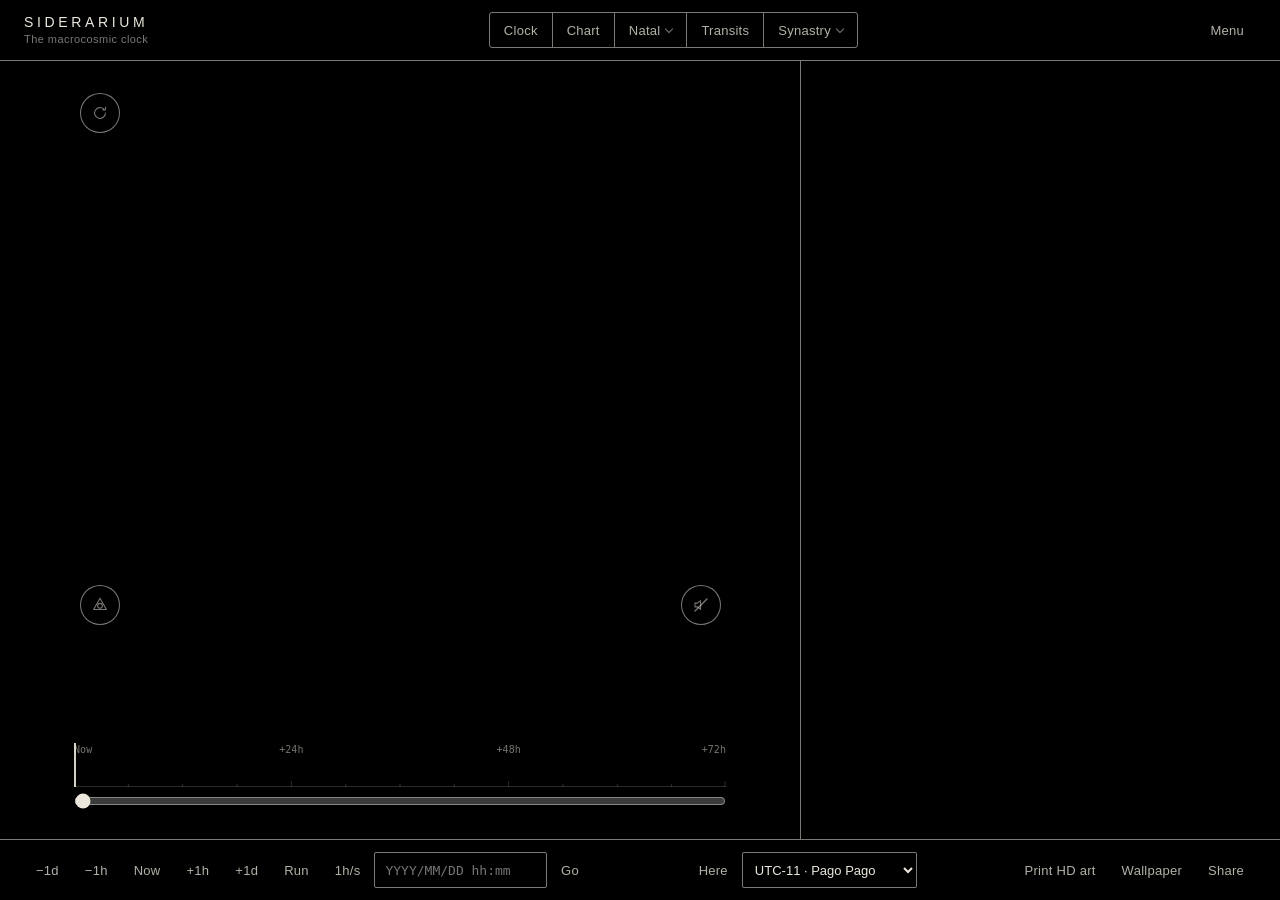
==== commit 39e6c948: "publish siderarium 49aceb973a291dd83e49db84b534a3ee1d8d49eb" ====
--- a/app/index.html
+++ b/app/index.html
@@ -239,7 +239,7 @@
             <h3>3.10 Birth chart and synastry</h3>
             <ul>
               <li>Birth data stay on the device. The birth chart is computed as any other moment and shown as its own clock.</li>
-              <li>Synastry: transiting planets to natal planets and angles, Ptolemaic aspects and the quincunx, orbs 6/6/5/5/3/2°, plus 1° for the luminaries. Power = weight × exactness<sup>1.5</sup> × slowness of the transiting planet [SD]. The strongest transit becomes the figure; the nativity is drawn as an ink ring at the sky's edge.</li>
+              <li>Synastry: transiting planets to natal planets and angles, Ptolemaic aspects and the quincunx, orbs 6/6/5/5/3/2°, plus 1° for the luminaries. Power = weight × exactness<sup>1.5</sup> × slowness of the transiting planet [SD]. The dial draws the ten heaviest transits as a harmonic rose, in place of planets [SD].</li>
             </ul>
 
             <h2>4 · USE</h2>
@@ -255,7 +255,7 @@
               <tr><td>light at the pole</td><td>the Moon's verdict: warm = ripe · cold = unripe · dark = void</td></tr>
               <tr><td>star at the pole</td><td>the guardians: day ruler and hour ruler as their planetary stars</td></tr>
               <tr><td>flow from gold to silver</td><td>the Sun's outflow arriving in the Moon's cup; its speed follows the Moon's light</td></tr>
-              <tr><td>ink ring at the edge</td><td>the birth chart under transit; a triangle names the figure the sky is setting off in it, warm for harmony, cold for strife</td></tr>
+              <tr><td>red core, blue ring</td><td>Transits and Synastry: strife (the hard transits) from the centre, harmony (the easy ones) laid around it; the outline is the two together. Compare areas, not widths</td></tr>
               <tr><td>aura outside the frame</td><td>the element of the hour: water ripples, air drifts in pale yellow, fire flickers, earth stands still with the grain of stone</td></tr>
               <tr><td>coloured line under the dial</td><td>time to work, to watch or to shelter: the Moon's condition and the figure's strength</td></tr>
               <tr><td>title of the moment</td><td>the Moon's house as a stage of life · the mother letter of the hour · the angel of the hour</td></tr>
@@ -425,7 +425,7 @@
             <h3>3.10 Carta natal y sinastría</h3>
             <ul>
               <li>Los datos de nacimiento quedan en el dispositivo. La carta natal se calcula como cualquier otro momento y se muestra como su propio reloj.</li>
-              <li>Sinastría: planetas en tránsito sobre planetas y ángulos natales, aspectos ptolemaicos y quincuncio, orbes 6/6/5/5/3/2°, más 1° para las luminarias. Potencia = peso × exactitud<sup>1,5</sup> × lentitud del planeta en tránsito [SD]. El tránsito más fuerte se vuelve la figura; la natividad se dibuja como un anillo de tinta en el borde del cielo.</li>
+              <li>Sinastría: planetas en tránsito sobre planetas y ángulos natales, aspectos ptolemaicos y quincuncio, orbes 6/6/5/5/3/2°, más 1° para las luminarias. Potencia = peso × exactitud<sup>1,5</sup> × lentitud del planeta en tránsito [SD]. La esfera dibuja los diez tránsitos de más peso como una rosa armónica, en lugar de planetas [SD].</li>
             </ul>
 
             <h2>4 · USO</h2>
@@ -441,7 +441,7 @@
               <tr><td>luz del polo</td><td>el veredicto de la Luna: cálida = madura · fría = inmadura · oscura = vacía</td></tr>
               <tr><td>estrella del polo</td><td>los guardianes: regente del día y regente de la hora como sus estrellas planetarias</td></tr>
               <tr><td>flujo de oro a plata</td><td>la emanación del Sol llegando a la copa de la Luna; su velocidad sigue la luz de la Luna</td></tr>
-              <tr><td>anillo de tinta en el borde</td><td>tu carta natal bajo tránsito; un triángulo nombra la figura que el cielo activa en ella, cálido para la armonía, frío para la discordia</td></tr>
+              <tr><td>núcleo rojo, anillo azul</td><td>Tránsitos y Sinastría: el conflicto (los tránsitos difíciles) desde el centro, la armonía (los fáciles) posada a su alrededor; el contorno es la suma de los dos. Se comparan áreas, no anchos</td></tr>
               <tr><td>aura fuera del marco</td><td>el elemento de la hora: el agua ondula, el aire corre en amarillo pálido, el fuego titila, la tierra queda quieta con el grano de la piedra</td></tr>
               <tr><td>línea de color bajo la esfera</td><td>tiempo de obrar, de observar o de resguardarse: la condición de la Luna y la fuerza de la figura</td></tr>
               <tr><td>título del momento</td><td>la casa de la Luna como etapa de la vida · la letra madre de la hora · el ángel de la hora</td></tr>
--- a/app/css/style.css
+++ b/app/css/style.css
@@ -396,7 +396,6 @@
   --rule: rgba(235, 231, 220, 0.12);      /* the hairline between sections and between talisman rows */
   --rule-2: rgba(235, 231, 220, 0.24);    /* under column heads; the edge of pills and pop-ups */
   --surface: #111;                        /* pop-ups */
-  --rose-h: #7fa4e0; --rose-s: #ff5a2a;   /* the rose's two layers, exactly as render.js draws them (ROSE_H, ROSE_S) */
   --r-h3: 20px;   --r-h3-lh: 26px;        /* section title */
   --r-std: 17px;  --r-std-lh: 24px;       /* standfirst: the section's answer, in one line */
   --r-h4: 15px;   --r-h4-lh: 20px;        /* sub-section title */
@@ -432,10 +431,11 @@
 /* ---------- the head of a rose view (Transits, Synastry): the dial's legend, then one sentence ---------- */
 #readout .rose-key { display: flex; flex-wrap: wrap; gap: 6px 16px; margin: 0 0 10px; font: 400 var(--r-sub)/var(--r-sub-lh) var(--sans); color: var(--ink-2); }
 #readout .rose-key .k { display: inline-flex; align-items: center; gap: 8px; white-space: nowrap; }
-#readout .rose-key svg { flex: none; width: 22px; height: 12px; overflow: visible; isolation: isolate; }
-#readout .rose-key .pe { stroke-width: 1.4; }
-#readout .rose-key .pe-h { fill: rgba(127, 164, 224, 0.32); stroke: var(--rose-h); }
-#readout .rose-key .pe-s { fill: rgba(255, 90, 42, 0.32); stroke: var(--rose-s); mix-blend-mode: screen; }   /* the dial blends its two layers with screen: so does the key */
+#readout .rose-key svg { flex: none; width: 20px; height: 20px; overflow: visible; }
+#readout .rose-key .pe { stroke-width: 1; stroke-linejoin: round; }
+#readout .rose-key .pe-o { fill: none; stroke: rgba(251, 248, 240, 0.4); }   /* the whole flower, faint: where the core sits */
+#readout .rose-key .pe-s { fill: rgba(255, 90, 42, 0.66); stroke: rgba(251, 248, 240, 0.82); }   /* the core, as the dial draws it: red enamel, ink wire */
+#readout .rose-key .pe-h { fill: rgba(127, 164, 224, 0.5); stroke: rgba(251, 248, 240, 0.82); }   /* the ring around it: blue enamel between the outline and the seam */
 #readout p.lede { margin: 0 0 8px; color: var(--ink-2); }
 
 /* ---------- pop-up triggers: one kind, a labelled pill, placed under the section's answer ---------- */
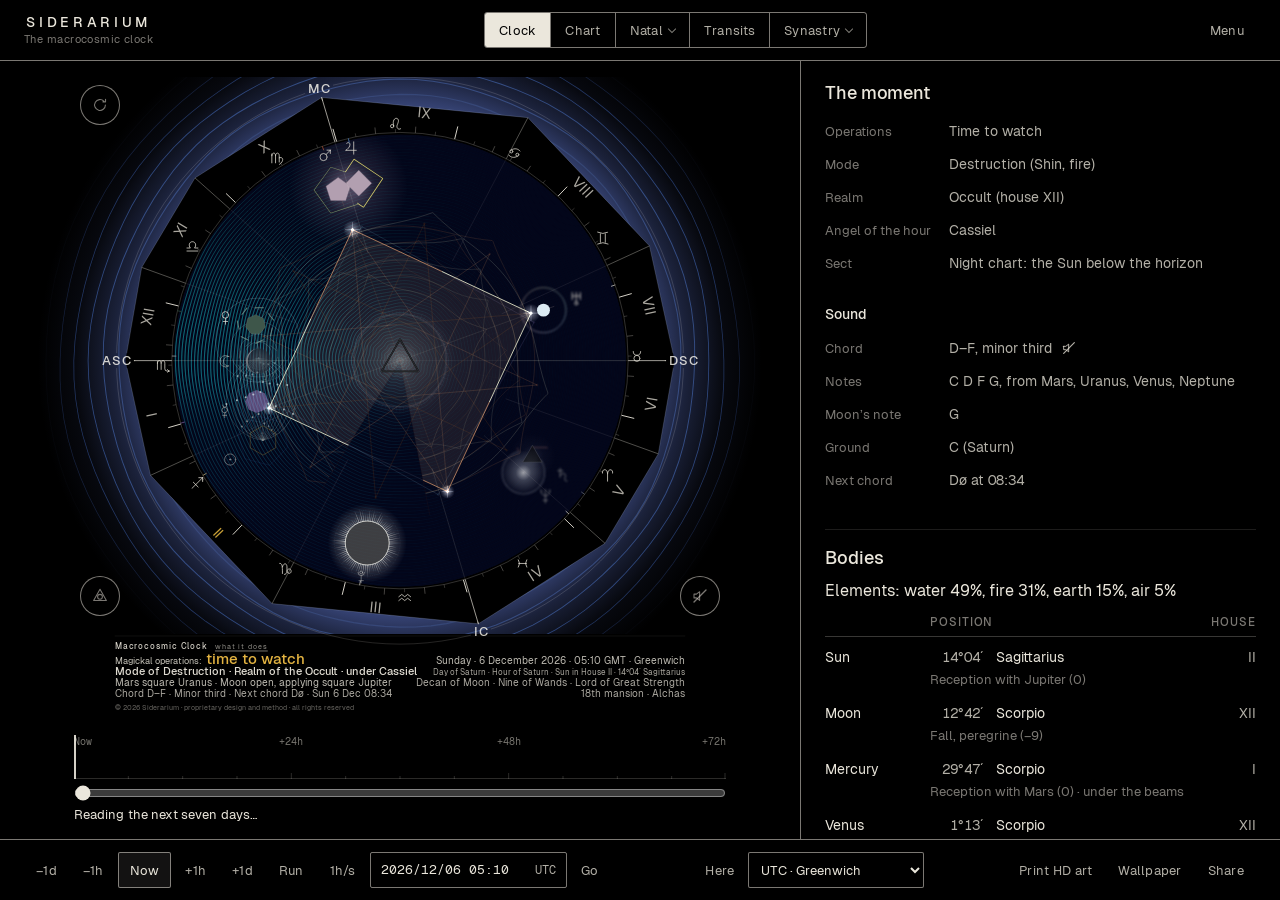
==== commit e78f72b2: "publish sky bab48c99251b024a431fefed8bf6e61211aec5d5" ====
--- a/app/index.html
+++ b/app/index.html
@@ -58,7 +58,7 @@
       <div class="rowbtns"><button id="natal-copy" data-i18n="ui.copyReport">copy chart report</button><button id="natal-report" data-i18n="ui.report">save birth chart report</button></div>
       <div class="rowbtns"><button id="charts-export" data-i18n="ui.exportCharts">export charts</button><button id="charts-import" data-i18n="ui.importCharts">import charts</button><input id="charts-file" type="file" accept="application/json,.json" hidden></div>
       <p id="import-note" class="meta"></p>
-      <div id="chart-new" class="row" hidden><input id="chart-name" type="text" autocomplete="off" data-i18n="ui.namePrompt" data-i18n-attr="placeholder" placeholder="a name for this chart"><button id="chart-ok" data-i18n="ui.ok">ok</button></div>
+      <div id="chart-new" class="row" hidden><input id="chart-name" type="text" maxlength="80" autocomplete="off" data-i18n="ui.namePrompt" data-i18n-attr="placeholder" placeholder="a name for this chart"><button id="chart-ok" data-i18n="ui.ok">ok</button></div>
       <label class="row"><span data-i18n="ui.seenFrom">seen from</span><select id="set-relocate"><option value="0" data-i18n="ui.birthplace">birthplace</option><option value="1" data-i18n="ui.currentPlace">current place</option></select></label>
       <h2 data-i18n="ui.charts">saved charts</h2>
       <ul id="charts" class="list"></ul>
@@ -104,17 +104,17 @@
       <h1 id="birth-title" tabindex="-1" data-i18n="ui.newNativity">new birth chart</h1>
       <p class="meta" data-i18n="ui.kept">kept on this device only · never sent anywhere</p>
       <div class="form">
-        <label><span data-i18n="ui.name">name</span> <input id="birth-name" type="text" autocomplete="off" data-i18n="ui.namePrompt" data-i18n-attr="placeholder" placeholder="a name for this chart"></label>
+        <label><span data-i18n="ui.name">name</span> <input id="birth-name" type="text" maxlength="80" autocomplete="off" data-i18n="ui.namePrompt" data-i18n-attr="placeholder" placeholder="a name for this chart"></label>
         <label><span><span data-i18n="ui.date">date</span> <span class="hint" data-i18n="ui.dateFmt">YYYY/MM/DD</span></span> <input id="birth-date" type="text" inputmode="numeric" data-i18n="ui.dateFmt" data-i18n-attr="placeholder" placeholder="YYYY/MM/DD" autocomplete="off" aria-describedby="birth-date-err"></label>
         <p id="birth-date-err" class="field-err" aria-live="polite" hidden></p>
         <label><span data-i18n="ui.time">time</span> <span class="timebox"><input id="birth-time" type="text" inputmode="numeric" placeholder="hh:mm" autocomplete="off"><select id="birth-ampm" data-i18n="ui.ampmLabel" data-i18n-attr="aria-label" aria-label="24-hour or am / pm"><option value="24">24 h</option><option value="am">am</option><option value="pm">pm</option></select></span></label>
         <label class="check"><input id="birth-unknown" type="checkbox"> <span data-i18n="ui.unknown">time unknown</span></label>
-        <label><span data-i18n="ui.placeName">birthplace</span> <input id="birth-place" type="text" data-i18n="ui.placeHint" data-i18n-attr="placeholder" placeholder="type the town, e.g. Piacenza" autocomplete="off" spellcheck="false"></label>
+        <label><span data-i18n="ui.placeName">birthplace</span> <input id="birth-place" type="text" data-i18n="ui.placeHint" data-i18n-attr="placeholder" placeholder="type the town, e.g. Lucca" autocomplete="off" spellcheck="false"></label>
         <ul id="birth-results" class="results" hidden></ul>
         <p id="birth-chosen" class="meta"></p>
         <div class="pair">
-          <label><span data-i18n="ui.lat">latitude</span> <input id="birth-lat" type="text" inputmode="decimal" placeholder="44.9924"></label>
-          <label><span data-i18n="ui.lon">longitude</span> <input id="birth-lon" type="text" inputmode="decimal" placeholder="9.0094"></label>
+          <label><span data-i18n="ui.lat">latitude</span> <input id="birth-lat" type="text" inputmode="decimal" placeholder="43.84"></label>
+          <label><span data-i18n="ui.lon">longitude</span> <input id="birth-lon" type="text" inputmode="decimal" placeholder="10.50"></label>
         </div>
         <p id="birth-note" class="meta" aria-live="polite"></p>
         <div class="actions"><button id="birth-save" class="primary" data-i18n="ui.saveBtn">save</button><button id="birth-clear" data-i18n="ui.clear">clear</button></div>
--- a/app/css/style.css
+++ b/app/css/style.css
@@ -220,7 +220,7 @@
 
 /* live wallpaper: the sky alone, the window edge to edge */
 body.wall { display: block; overflow: hidden; cursor: none; }
-body.wall .bar, body.wall #readout, body.wall #ahead, body.wall #caption, body.wall #now-float, body.wall #listen-corner { display: none !important; }
+body.wall .bar, body.wall #readout, body.wall #ahead, body.wall #caption, body.wall #now-float, body.wall #listen-corner, body.wall #sigil, body.wall #chart-toggle, body.wall #chart-pick, body.wall #install-sheet, body.wall #menu, body.wall #birth { display: none !important; }
 body.wall #stage { position: fixed; inset: 0; padding: 0; display: block; }
 body.wall .dialwrap, body.wall #dial { display: block; width: 100vw; height: 100vh; }
 
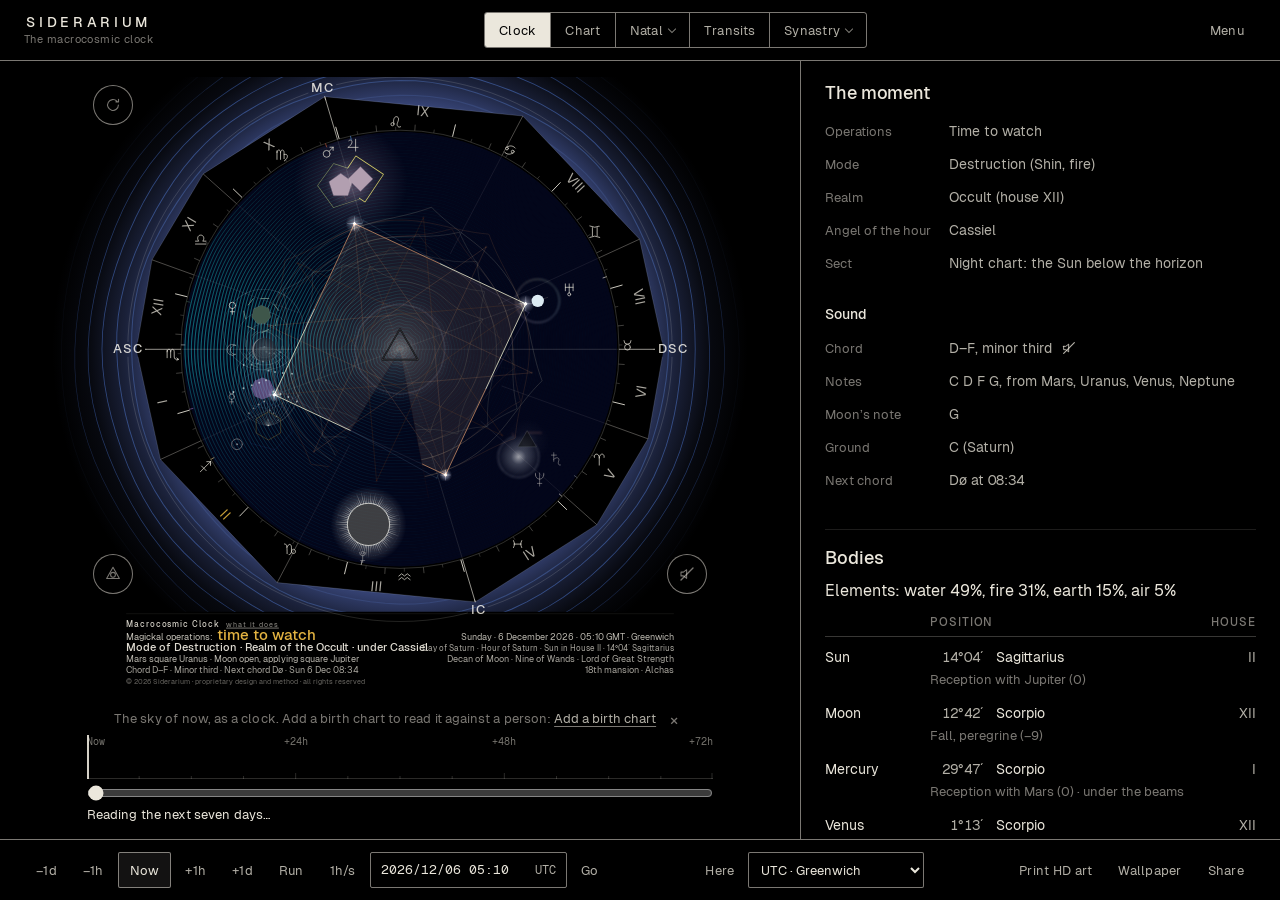
==== commit e3ad9690: "publish sky 6f0a5f14e442c7d0f1abf2abf8c9ad07ffddf37f" ====
--- a/app/index.html
+++ b/app/index.html
@@ -22,20 +22,20 @@
 <body>
   <header class="bar top">
     <span class="brand"><span class="mark">SIDERARIUM</span><span class="tag" data-i18n="ui.tagline">the macrocosmic clock</span></span>
-    <nav class="seg" aria-label="view">
+    <nav class="seg" data-i18n="ui.view" data-i18n-attr="aria-label" aria-label="view">
       <span class="seg-ind" aria-hidden="true"></span>
       <button data-mode="clock" data-i18n="ui.clock">clock</button>
       <button data-mode="chart" data-i18n="ui.chart">chart</button>
-      <button data-mode="natal" class="has-pick" data-i18n="ui.natal" title="tap again to choose a chart">natal</button>
+      <button data-mode="natal" class="has-pick" data-i18n="ui.natal" data-i18n-title="ui.pickHint" title="tap again to choose a chart">natal</button>
       <button data-mode="synastry" data-i18n="ui.synastry">transits</button>
-      <button data-mode="pair" class="has-pick" data-i18n="ui.pair" title="tap again to choose the second chart">synastry</button>
+      <button data-mode="pair" class="has-pick" data-i18n="ui.pair" data-i18n-title="ui.pickHint2" title="tap again to choose the second chart">synastry</button>
     </nav>
     <nav class="group">
       <button id="menu-open" data-i18n="ui.menu" aria-haspopup="dialog" aria-controls="menu">menu</button>
     </nav>
   </header>
 
-  <aside id="menu" class="sheet" hidden aria-label="menu">
+  <aside id="menu" class="sheet" hidden data-i18n="ui.menu" data-i18n-attr="aria-label" aria-label="menu">
     <div class="sheet-head"><span class="mark" data-i18n="ui.menu">menu</span><button id="menu-close" data-i18n="ui.close">close</button></div>
     <section id="install-row" class="install-row" hidden>
       <button id="install-btn" class="big primary" data-i18n="ui.install.btn">Install Siderarium</button>
@@ -73,28 +73,56 @@
     <section>
       <h2 data-i18n="ui.keys">keys</h2>
       <p class="meta" data-i18n="ui.keysNote">space run · ← → hour · shift ← → day · f screen · i readout · s sigil · l listen · esc close</p>
+      <p class="meta" data-i18n="ui.touchNote">on a phone: turn the dial with one finger to move time; scroll the page from outside the dial</p>
     </section>
   </aside>
 
   <main id="stage">
     <button id="now-float" class="float-now" data-i18n="ui.now" hidden>now</button>
     <div class="dialwrap">
-    <canvas id="dial" aria-label="the sky of the moment, as a dial"></canvas>
-    <button id="update" class="corner-update" data-i18n="ui.update" data-i18n-attr="aria-label" aria-label="update the app" title="update"><svg viewBox="0 0 24 24" width="18" height="18" fill="none" stroke="currentColor" stroke-width="1.4" stroke-linecap="round" stroke-linejoin="round" aria-hidden="true"><path d="M19.2 12a7.2 7.2 0 1 1-2.1-5.1"/><path d="M19.4 4.2v3.6h-3.6"/></svg></button>
-    <button id="sigil" class="corner-sigil" aria-label="show the sigil" title="s"><svg viewBox="0 0 24 24" width="18" height="18" fill="none" stroke="currentColor" stroke-width="1.4" stroke-linejoin="round"><path d="M12 3 L20.5 18 L3.5 18 Z"/><circle cx="12" cy="13" r="3.2"/></svg></button>
-    <button id="chart-toggle" class="corner-chart" aria-pressed="false" aria-label="show as a chart" title="chart"><svg viewBox="0 0 24 24" width="18" height="18" fill="none" stroke="currentColor" stroke-width="1.4" stroke-linecap="round" aria-hidden="true"><circle cx="12" cy="12" r="8.5"/><circle cx="12" cy="12" r="5"/><path d="M12 3.5v3.5M12 17v3.5M3.5 12H7M17 12h3.5M6 6l2.5 2.5M15.5 15.5 18 18M18 6l-2.5 2.5M8.5 15.5 6 18"/></svg></button>
-    <div id="chart-pick" class="chart-pick" hidden role="menu" aria-label="choose a chart"></div>
-    <a id="what-link" class="what-link" href="#read-title" hidden aria-label="what the title means"></a>
-    <button id="copy-link" class="copy-link" hidden aria-label="copy chart report" title="copy chart report"></button>
+    <canvas id="dial" role="img" data-i18n="ui.dialLabel" data-i18n-attr="aria-label" aria-label="the sky of the moment, as a dial"></canvas>
+    <button id="update" class="corner-update" data-i18n="ui.update" data-i18n-attr="aria-label title" aria-label="update the app" title="update the app"><svg viewBox="0 0 24 24" width="18" height="18" fill="none" stroke="currentColor" stroke-width="1.4" stroke-linecap="round" stroke-linejoin="round" aria-hidden="true"><path d="M19.2 12a7.2 7.2 0 1 1-2.1-5.1"/><path d="M19.4 4.2v3.6h-3.6"/></svg></button>
+    <button id="chart-toggle" class="corner-chart" aria-pressed="false" data-i18n="ui.asChart" data-i18n-attr="aria-label title" aria-label="show as a chart" title="show as a chart"><svg viewBox="0 0 24 24" width="18" height="18" fill="none" stroke="currentColor" stroke-width="1.4" stroke-linecap="round" aria-hidden="true"><circle cx="12" cy="12" r="8.5"/><circle cx="12" cy="12" r="5"/><path d="M12 3.5v3.5M12 17v3.5M3.5 12H7M17 12h3.5M6 6l2.5 2.5M15.5 15.5 18 18M18 6l-2.5 2.5M8.5 15.5 6 18"/></svg></button>
+    <div id="chart-pick" class="chart-pick" hidden role="menu" data-i18n="ui.pickLabel" data-i18n-attr="aria-label" aria-label="choose a chart"></div>
+    <button id="sigil" class="corner-sigil" aria-pressed="false" data-i18n="ui.sigilShow" data-i18n-attr="aria-label" aria-label="show the sigil" title="s"><svg viewBox="0 0 24 24" width="18" height="18" fill="none" stroke="currentColor" stroke-width="1.4" stroke-linejoin="round" aria-hidden="true"><path d="M12 3 L20.5 18 L3.5 18 Z"/><circle cx="12" cy="13" r="3.2"/></svg></button>
     <button id="listen-corner" class="corner-speaker" data-i18n="ui.listenChord" data-i18n-attr="aria-label" aria-label="listen to the chord" title="l"><svg viewBox="0 0 24 24" width="18" height="18" fill="none" stroke="currentColor" stroke-width="1.4" stroke-linejoin="round" stroke-linecap="round" aria-hidden="true"><path d="M4 9.5v5h3.2l4.3 3.3V6.2L7.2 9.5H4z"/><path class="w1" d="M15 9.6a3.4 3.4 0 0 1 0 4.8"/><path class="w2" d="M17.6 7a7 7 0 0 1 0 10"/><line class="x" x1="4" y1="20" x2="20" y2="4" stroke-width="1.8"/></svg></button>
+    <a id="what-link" class="what-link" href="#read-title" hidden data-i18n="ui.whatLabel" data-i18n-attr="aria-label" aria-label="what the title means"></a>
+    <button id="copy-link" class="copy-link" hidden data-i18n="ui.copyReport" data-i18n-attr="aria-label title" aria-label="copy chart report" title="copy chart report"></button>
     </div>
+    <p id="hint1" class="hint1" hidden><span class="t"><span data-i18n="ui.hint1.text">The sky of now, as a clock. Add a birth chart to read it against a person:</span> <button id="hint1-add" type="button" data-i18n="ui.hint1.add">add a birth chart</button></span><button id="hint1-close" type="button" data-i18n="ui.hint1.dismiss" data-i18n-attr="aria-label title" aria-label="dismiss this note" title="dismiss this note"><span aria-hidden="true">×</span></button></p>
     <div id="caption"></div>
-    <section id="ahead" aria-label="the next 72 hours">
-      <canvas id="strip" aria-label="ideation, manifestation, destruction and the veil over the next 72 hours"></canvas>
-      <input id="preview" type="range" min="0" max="4320" step="10" value="0" aria-label="preview the next 72 hours">
+    <section id="ahead" data-i18n="ui.aheadLabel" data-i18n-attr="aria-label" aria-label="the next 72 hours">
+      <canvas id="strip" role="img" data-i18n="ui.stripLabel" data-i18n-attr="aria-label" aria-label="ideation, manifestation, destruction and the veil over the next 72 hours"></canvas>
+      <input id="preview" type="range" min="0" max="4320" step="10" value="0" data-i18n="ui.previewLabel" data-i18n-attr="aria-label" aria-label="preview the next 72 hours">
       <div id="nexts"></div>
     </section>
   </main>
+
+  <footer class="bar bottom">
+    <nav class="group time">
+      <button data-step="-24" data-i18n="ui.stepLabel.m24" data-i18n-attr="aria-label">−1d</button>
+      <button data-step="-1" data-i18n="ui.stepLabel.m1" data-i18n-attr="aria-label">−1h</button>
+      <button id="live" data-i18n="ui.now">now</button>
+      <button data-step="1" data-i18n="ui.stepLabel.p1" data-i18n-attr="aria-label">+1h</button>
+      <button data-step="24" data-i18n="ui.stepLabel.p24" data-i18n-attr="aria-label">+1d</button>
+      <button id="play" data-i18n="ui.run" data-i18n-title="ui.spaceKey" title="space">run</button>
+      <button id="speed" data-i18n="ui.speedLabel" data-i18n-attr="title" title="running speed">1h/s</button>
+      <label class="when"><input id="when" type="text" inputmode="numeric" spellcheck="false" autocomplete="off" aria-label="moment, in the place's own time: year-month-day hour:minute" placeholder="yyyy-mm-dd hh:mm"><span id="zone"></span></label><button id="when-go" data-i18n="ui.go">go</button>
+    </nav>
+    <nav class="group place">
+      <button id="here" data-place="here" data-i18n="ui.here">here</button>
+      <select id="city" data-i18n="ui.cityLabel" data-i18n-attr="aria-label" aria-label="one city for each time zone"></select>
+    </nav>
+    <nav class="group">
+      <button id="save" data-i18n="ui.save">save 2048</button>
+      <button id="save-hd" data-i18n="ui.saveHd">save 4096</button>
+      <button id="wallpaper" data-i18n="ui.wallpaper">wallpaper</button>
+      <span class="share-pair">
+        <button id="share" data-i18n="ui.shareBtn">share</button>
+        <button id="copy-ai" class="copy-ai" hidden data-i18n="ui.copyAiTitle" data-i18n-attr="title" title="copy the chart as text, to paste into an AI such as Claude for a deeper reading"><svg viewBox="0 0 24 24" width="16" height="16" fill="none" stroke="currentColor" stroke-width="1.5" stroke-linejoin="round" aria-hidden="true" class="ico-copy"><rect x="8.5" y="8.5" width="11" height="11" rx="2"/><path d="M15.5 8.5V6a1.5 1.5 0 0 0-1.5-1.5H6A1.5 1.5 0 0 0 4.5 6v8A1.5 1.5 0 0 0 6 15.5h2.5"/></svg><svg viewBox="0 0 24 24" width="16" height="16" fill="none" stroke="currentColor" stroke-width="1.8" stroke-linecap="round" stroke-linejoin="round" aria-hidden="true" class="ico-done"><path d="M5 12.5l4.5 4.5L19 7.5"/></svg><span class="lbl" data-i18n="ui.copyAi">copy for AI</span></button>
+      </span>
+    </nav>
+  </footer>
 
   <aside id="readout"></aside>
 
@@ -105,12 +133,14 @@
       <p class="meta" data-i18n="ui.kept">kept on this device only · never sent anywhere</p>
       <div class="form">
         <label><span data-i18n="ui.name">name</span> <input id="birth-name" type="text" maxlength="80" autocomplete="off" data-i18n="ui.namePrompt" data-i18n-attr="placeholder" placeholder="a name for this chart"></label>
-        <label><span><span data-i18n="ui.date">date</span> <span class="hint" data-i18n="ui.dateFmt">YYYY/MM/DD</span></span> <input id="birth-date" type="text" inputmode="numeric" data-i18n="ui.dateFmt" data-i18n-attr="placeholder" placeholder="YYYY/MM/DD" autocomplete="off" aria-describedby="birth-date-err"></label>
+        <label><span><span data-i18n="ui.date">date</span> <span class="hint" data-i18n="ui.dateFmt">YYYY/MM/DD</span></span> <input id="birth-date" type="text" inputmode="numeric" data-i18n="ui.dateFmt" data-i18n-attr="placeholder" placeholder="YYYY/MM/DD" autocomplete="off" aria-describedby="birth-date-err birth-date-read"></label>
         <p id="birth-date-err" class="field-err" aria-live="polite" hidden></p>
+        <p id="birth-date-read" class="field-read" aria-live="polite"></p>
         <label><span data-i18n="ui.time">time</span> <span class="timebox"><input id="birth-time" type="text" inputmode="numeric" placeholder="hh:mm" autocomplete="off"><select id="birth-ampm" data-i18n="ui.ampmLabel" data-i18n-attr="aria-label" aria-label="24-hour or am / pm"><option value="24">24 h</option><option value="am">am</option><option value="pm">pm</option></select></span></label>
         <label class="check"><input id="birth-unknown" type="checkbox"> <span data-i18n="ui.unknown">time unknown</span></label>
-        <label><span data-i18n="ui.placeName">birthplace</span> <input id="birth-place" type="text" data-i18n="ui.placeHint" data-i18n-attr="placeholder" placeholder="type the town, e.g. Lucca" autocomplete="off" spellcheck="false"></label>
-        <ul id="birth-results" class="results" hidden></ul>
+        <label><span data-i18n="ui.placeName">birthplace</span> <input id="birth-place" type="text" data-i18n="ui.placeHint" data-i18n-attr="placeholder" placeholder="type the town, e.g. Lucca" autocomplete="off" spellcheck="false" role="combobox" aria-autocomplete="list" aria-haspopup="listbox" aria-expanded="false" aria-controls="birth-results"></label>
+        <ul id="birth-results" class="results" role="listbox" data-i18n="ui.placeName" data-i18n-attr="aria-label" aria-label="birthplace" hidden></ul>
+        <p id="birth-place-status" class="sr-only" role="status" aria-live="polite"></p>
         <p id="birth-chosen" class="meta"></p>
         <div class="pair">
           <label><span data-i18n="ui.lat">latitude</span> <input id="birth-lat" type="text" inputmode="decimal" placeholder="43.84"></label>
@@ -123,8 +153,8 @@
     </article>
   </section>
 
-  <section id="glossary" class="panel" hidden aria-label="glossary">
-    <div class="close-row"><button id="glossary-close" aria-label="close" data-i18n="ui.close">close</button></div>
+  <section id="glossary" class="panel" hidden data-i18n="ui.glossary" data-i18n-attr="aria-label" aria-label="glossary">
+    <div class="close-row"><button id="glossary-close" data-i18n="ui.close">close</button></div>
     <article>
       <h1 data-i18n="ui.glossary">Glossary</h1>
       <p class="meta" data-i18n="ui.glossaryNote">Every word on the dial, explained plainly. Tap a word anywhere in the readout to come here.</p>
@@ -132,8 +162,8 @@
       <div id="glossary-body" class="gbody"></div>
     </article>
   </section>
-  <section id="about" class="panel" hidden aria-label="about siderarium">
-    <div class="close-row"><button id="about-close" aria-label="close" data-i18n="ui.close">close</button></div>
+  <section id="about" class="panel" hidden data-i18n="ui.about" data-i18n-attr="aria-label" aria-label="about siderarium">
+    <div class="close-row"><button id="about-close" data-i18n="ui.close">close</button></div>
     <article data-about="en">
       <h1>Siderarium: a macrocosmic clock of the present moment</h1>
             <p class="meta">macrocosmic clock visually tracking the astrological energy of the moment · working paper · v0.8 · october 2026</p>
@@ -261,7 +291,7 @@
               <tr><td>title of the moment</td><td>the Moon's house as a stage of life · the mother letter of the hour · the angel of the hour</td></tr>
               <tr><td>strip below the dial</td><td>the three windows over the next 24 hours, each named with its stage; tap a time to go there</td></tr>
             </table></div>
-            <p>Turn the dial to travel in time: clockwise is forward, one turn is one day. Pinch or ctrl + scroll to zoom; double tap to reset. Run, pause and change speed from the bar below. The sigil layer isolates the figure for copying by hand. Print HD art saves a square at 2048 pixels; Wallpaper saves a portrait at this screen's size. Both carry the notice. On a phone, open the app in the browser and choose "add to home screen"; it then runs offline.</p>
+            <p>Turn the dial to travel in time: clockwise is forward, one turn is one day. On a phone, one finger turns it; scroll the page from outside the dial. Now brings the clock back to the present. Pinch or ctrl + scroll to zoom; double tap to reset. Run, pause and change speed from the bar below. The sigil layer isolates the figure for copying by hand. Print HD art saves a square at 2048 pixels; Wallpaper saves a portrait at this screen's size. Both carry the notice. On a phone, open the app in the browser and choose "add to home screen"; it then runs offline.</p>
 
             <h2>5 · LIMITATIONS</h2>
             <ul>
@@ -447,7 +477,7 @@
               <tr><td>título del momento</td><td>la casa de la Luna como etapa de la vida · la letra madre de la hora · el ángel de la hora</td></tr>
               <tr><td>banda bajo la esfera</td><td>las tres ventanas en las próximas 24 horas, cada una con su etapa; toca una hora para ir a ella</td></tr>
             </table></div>
-            <p>Gira la esfera para viajar en el tiempo: en el sentido del reloj es hacia delante, una vuelta es un día. Pellizca o ctrl + rueda para ampliar; doble toque para volver. Corre, pausa y cambia la velocidad desde la barra inferior. La capa sigilo aísla la figura para copiarla a mano. Imprimir arte HD guarda un cuadrado de 2048 píxeles; Fondo de pantalla guarda un retrato al tamaño de esta pantalla. Ambos llevan el aviso. En el móvil, abre la aplicación en el navegador y elige «añadir a la pantalla de inicio»; después funciona sin conexión.</p>
+            <p>Gira la esfera para viajar en el tiempo: en el sentido del reloj es hacia delante, una vuelta es un día. En el móvil, un dedo la gira; desplaza la página desde fuera de la esfera. Ahora devuelve el reloj al presente. Pellizca o ctrl + rueda para ampliar; doble toque para volver. Corre, pausa y cambia la velocidad desde la barra inferior. La capa sigilo aísla la figura para copiarla a mano. Imprimir arte HD guarda un cuadrado de 2048 píxeles; Fondo de pantalla guarda un retrato al tamaño de esta pantalla. Ambos llevan el aviso. En el móvil, abre la aplicación en el navegador y elige «añadir a la pantalla de inicio»; después funciona sin conexión.</p>
 
             <h2>5 · LIMITACIONES</h2>
             <ul>
@@ -475,29 +505,6 @@
             <p class="meta"><a href="https://siderarium.com/terms.html" target="_blank" rel="noopener">Condiciones de uso</a> · <a href="https://siderarium.com/privacy.html" target="_blank" rel="noopener">Privacidad</a> · <a href="https://siderarium.com/credits.html" target="_blank" rel="noopener">Créditos y licencias</a>: Astronomy Engine (MIT), GeoNames (CC BY 4.0), Geist y Geist Mono (SIL Open Font License).</p>
     </article>
   </section>
-
-  <footer class="bar bottom">
-    <nav class="group time">
-      <button data-step="-24" data-i18n="ui.stepLabel.m24" data-i18n-attr="aria-label">−1d</button>
-      <button data-step="-1" data-i18n="ui.stepLabel.m1" data-i18n-attr="aria-label">−1h</button>
-      <button id="live" data-i18n="ui.now">now</button>
-      <button data-step="1" data-i18n="ui.stepLabel.p1" data-i18n-attr="aria-label">+1h</button>
-      <button data-step="24" data-i18n="ui.stepLabel.p24" data-i18n-attr="aria-label">+1d</button>
-      <button id="play" data-i18n="ui.run" title="space">run</button>
-      <button id="speed" title="running speed" aria-label="running speed">1h/s</button>
-      <label class="when"><input id="when" type="text" inputmode="numeric" spellcheck="false" autocomplete="off" aria-label="moment, in the place's own time: year-month-day hour:minute" placeholder="yyyy-mm-dd hh:mm"><span id="zone"></span></label><button id="when-go" data-i18n="ui.go">go</button>
-    </nav>
-    <nav class="group place">
-      <button id="here" data-place="here" data-i18n="ui.here">here</button>
-      <select id="city" aria-label="one city for each time zone"></select>
-    </nav>
-    <nav class="group">
-      <button id="save" data-i18n="ui.save">save 2048</button>
-      <button id="save-hd" data-i18n="ui.saveHd">save 4096</button>
-      <button id="wallpaper" data-i18n="ui.wallpaper">wallpaper</button>
-      <button id="share" data-i18n="ui.shareBtn">share</button>
-    </nav>
-  </footer>
 
   <div id="install-sheet" class="install-sheet" hidden role="dialog" aria-modal="true" aria-labelledby="install-title">
     <div class="install-card">
--- a/app/css/style.css
+++ b/app/css/style.css
@@ -43,6 +43,8 @@
 .seg button + button { border-left: 1px solid var(--ink-3); }
 .seg button.on { background: none; color: var(--void); }
 .seg button.on:hover { color: var(--void); }
+.seg button:focus-visible { outline: 2px solid var(--ink); outline-offset: -3px; }   /* inside the button: the bar clips anything outside it */
+.seg button.on:focus-visible { outline-color: var(--void); }   /* the tab on show is cream: its ring is black */
 .seg .tog { margin-left: 4px; border-left: 1px solid var(--ink-3); color: var(--ink-2); }
 .seg .tog.on { color: var(--ink); background: rgba(235, 231, 220, 0.1); }
 .dialwrap { position: relative; }
@@ -74,7 +76,7 @@
 .sheet .row[hidden] { display: none; }   /* the 'save as' name row stays shut until asked for: the grid above overrode the hidden attribute */
 .sheet .row select, .sheet .row input { min-height: 36px; max-width: 200px; }
 .sheet .row input { border: 1px solid var(--ink-3); padding: 0 10px; color: var(--ink); font: 400 13px/1 var(--mono); width: 100%; }
-.sheet .about-row { padding: 16px 0 14px; }
+.sheet .about-row { display: grid; gap: 8px; padding: 16px 0 14px; }   /* two buttons, not one block */
 .sheet .about-row .big { width: 100%; min-height: 48px; border: 0; border-radius: 2px; background: var(--ink); color: var(--void); font: 500 15px/1 var(--sans); letter-spacing: 0.02em; }
 .sheet .about-row .big:hover, .sheet .about-row .big.on { background: #fff; color: var(--void); }
 .sheet .rowbtns { display: flex; flex-wrap: wrap; gap: 6px; margin: 0 0 10px; }
@@ -110,7 +112,7 @@
 .when input { font: 400 13px/1 var(--mono); letter-spacing: 0; color: var(--ink); width: 19.5ch; cursor: text; border: 0; }
 .when input.bad { color: #ff8a6a; }
 .when span { font: 400 12px/1 var(--mono); color: var(--ink-2); }
-#dial { touch-action: none; cursor: grab; }
+#dial { touch-action: pan-y; cursor: grab; -webkit-user-select: none; user-select: none; -webkit-touch-callout: none; }   /* a finger on the disc turns time at once; on the margins of the square it scrolls the page (app.js, bindGesture) */
 #dial.turning { cursor: grabbing; }
 #listen::before { content: ''; display: inline-block; width: 6px; height: 6px; border: 1px solid currentColor; border-radius: 50%; margin-right: 7px; vertical-align: 1px; }
 #sigil.on::before, #listen.on::before { background: currentColor; }
@@ -139,6 +141,10 @@
 .form label .hint { margin-left: 6px; font: 400 12px/1.3 var(--mono); letter-spacing: 0.04em; color: var(--ink-3); }   /* the date's order, beside its label: still there once the field is filled */
 .form input[type="text"].bad { color: #ff8a6a; border-color: #ff8a6a; }   /* a date that cannot be read (as specific as the field's own rule, so it shows) */
 .form .field-err { margin: -8px 0 0; font: 400 13px/1.4 var(--sans); color: #ff8a6a; }   /* the date's error, right under it */
+.form .field-read { margin: -8px 0 0; min-height: 1.4em; font: 400 13px/1.4 var(--sans); color: var(--ink-3); }   /* the date as it was read, in words; its line is kept while empty so the form does not jump as the last figure is typed */
+.form .field-err:not([hidden]) + .field-read { display: none; }
+.form input:disabled, .form select:disabled { opacity: 0.38; cursor: not-allowed; }   /* the time and its am / pm while "time unknown" is ticked */
+.sr-only { position: absolute; width: 1px; height: 1px; margin: -1px; padding: 0; overflow: hidden; clip-path: inset(50%); white-space: nowrap; border: 0; }   /* said, not shown: what the towns' list holds */
 #birth-title:focus { outline: none; }   /* focus lands on the heading when the form opens: announced, not drawn */
 .form input[type="text"], .form select { font: 400 15px/1.2 var(--mono); color: var(--ink); background: var(--void); border: 1px solid var(--ink-3); padding: 10px 12px; min-height: 44px; width: 100%; max-width: 100%; }
 .form .check { grid-template-columns: auto 1fr; align-items: start; gap: 10px; }
@@ -152,8 +158,11 @@
 .float-now { position: absolute; top: 14px; right: calc(var(--ox, 0px) + 14px); z-index: 3; min-height: 40px; padding: 0 18px; border: 0; border-radius: 2px; background: var(--ink); color: var(--void); font: 500 13px/1 var(--sans); letter-spacing: 0.06em; box-shadow: 0 2px 14px rgba(0, 0, 0, 0.5); }
 .float-now:hover { color: var(--void); background: #fff; }
 #dial { display: block; }
-#caption { display: none; }
-body.small #caption { display: block; width: 100%; padding: 12px 8px 4px; font: 400 13px/1.55 var(--sans); color: var(--ink-2); }
+/* on a wide screen the title of the moment is painted on the dial; the same words stay in the page for a screen reader,
+   out of sight (the .sr-only recipe). its link and its copy button have their twins over the dial (#what-link, #copy-link) */
+#caption { position: absolute; width: 1px; height: 1px; margin: -1px; padding: 0; overflow: hidden; clip-path: inset(50%); white-space: nowrap; border: 0; }
+body:not(.small) #caption :is(a.what, .copy-btn) { display: none; }
+body.small #caption { position: relative; height: auto; margin: 0; overflow: visible; clip-path: none; white-space: normal; display: block; width: 100%; padding: 12px 8px 4px; font: 400 13px/1.55 var(--sans); color: var(--ink-2); }
 body.small #caption .eyebrow { font: 500 12px/1.6 var(--sans); letter-spacing: 0.08em; color: var(--ink); margin: 0 0 6px; }
 body.small #caption .h1 { font: 500 24px/1.15 var(--sans); letter-spacing: -0.01em; color: var(--ink); margin: 0 0 6px; }
 body.small #caption .deck { font: 500 17px/1.35 var(--sans); color: var(--ink); margin: 0 0 6px; }
@@ -162,6 +171,17 @@
 body.small #caption .moment { font: 400 13.5px/1.5 var(--sans); color: var(--ink-2); margin: 0 0 8px; }
 body.small #caption .detail { font: 400 13.5px/1.55 var(--sans); color: var(--ink-2); margin: 0 0 6px; }
 body.small #stage { justify-content: flex-start; }
+/* the first visit, one quiet line under the dial: what this is, and the way to a birth chart (app.js, hintSync) */
+.hint1 { display: flex; align-items: flex-start; justify-content: center; gap: 6px; width: 100%; padding: 0 8px; font: 400 13px/20px var(--sans); color: var(--ink-3); }
+.hint1[hidden] { display: none; }
+.hint1 .t { flex: 0 1 auto; min-width: 0; text-wrap: pretty; }
+body.small .hint1 { margin-top: 8px; } body.small .hint1 .t { flex: 1 1 auto; }   /* with the caption beneath: it starts where the caption does, its × at the edge (a margin, so the line measures the same in both layouts) */
+.hint1 #hint1-add { position: relative; min-height: 0; padding: 0; border: 0; font: inherit; letter-spacing: 0; color: var(--ink-2); text-decoration: underline; text-decoration-color: var(--ink-3); text-underline-offset: 3px; }
+.hint1 #hint1-add::after { content: ''; position: absolute; inset: -6px -4px; }   /* a taller target than the words */
+.hint1 #hint1-add:hover { color: var(--ink); }
+.hint1 #hint1-close { flex: none; width: 24px; height: 20px; min-height: 0; padding: 0; font: 400 17px/20px var(--sans); color: var(--ink-3); }   /* as tall as the line: on a wide screen the line's height comes off the dial */
+.hint1 #hint1-close:hover { color: var(--ink); }
+body.bare .hint1 { display: none; }
 #ahead { display: grid; gap: 4px; }
 #strip { width: 100%; height: 44px; display: block; }   /* 34 px + 30% */
 #preview { width: 100%; min-height: 20px; padding: 0; accent-color: var(--ink); background: none; cursor: pointer; }
@@ -193,7 +213,10 @@
 body.bare .bar, body.bare #readout { display: none; }
 body.bare #stage { grid-row: 1 / 4; grid-column: 1 / 3; }
 
-@media (max-width: 720px) {
+/* the phone layout: one column, the page scrolls. a narrow window, or a low one no wider than a phone on its side (844 × 390,
+   667 × 375): there the fixed bars of the wide layout left the dial a 220 px pane. every phone rule in this file, the wide
+   rules' "(min-width: 951px), (min-width: 721px) and (min-height: 501px)" and PHONE / LOW in js/app.js say the same two cases */
+@media (max-width: 720px), (max-height: 500px) and (max-width: 950px) {
   .sheet .list .ops button { min-height: 44px; }   /* a finger's height for each chart's Edit, Duplicate, Delete */
   body { grid-template-columns: 1fr; grid-template-areas: "top" "stage" "bottom"; overflow: auto; height: auto; min-height: 100%; }
   #stage { min-height: 0; }
@@ -202,7 +225,7 @@
   body.reading #readout { width: 100%; border-left: 0; border-top: 1px solid var(--ink-3); }
   .bar { padding: 10px 16px; }
   .top { gap: 10px; }
-  .brand .tag { display: none; }
+  .brand { justify-items: start; } .brand .tag { font-size: 13px; text-align: left; }   /* the tagline stays on a phone: two lines within the height the menu button gives the row, so the tabs do not move */
   .float-now { top: 10px; right: 10px; min-height: 44px; }
   .corner-speaker { width: 44px; height: 44px; right: 4px; bottom: 4px; }
   .dialwrap .corner-sigil { width: 44px; height: 44px; left: 4px; bottom: 4px; }   /* mirrors the sound button */
@@ -215,12 +238,13 @@
   .bar button { min-height: 44px; }
   select, .when { min-height: 44px; }
   .sheet { width: 100vw; border-left: 0; }
+  .sheet .row select, .sheet .row input, .sheet .rowbtns button, .sheet-head button, .sheet .list .name { min-height: 44px; }   /* a finger's height for every control of the menu, not only the charts' buttons */
   #nexts button { min-height: 30px; }
 }
 
 /* live wallpaper: the sky alone, the window edge to edge */
 body.wall { display: block; overflow: hidden; cursor: none; }
-body.wall .bar, body.wall #readout, body.wall #ahead, body.wall #caption, body.wall #now-float, body.wall #listen-corner, body.wall #sigil, body.wall #chart-toggle, body.wall #chart-pick, body.wall #install-sheet, body.wall #menu, body.wall #birth { display: none !important; }
+body.wall .bar, body.wall #readout, body.wall #ahead, body.wall #caption, body.wall #now-float, body.wall #listen-corner, body.wall #sigil, body.wall #chart-toggle, body.wall #chart-pick, body.wall #hint1, body.wall #install-sheet, body.wall #menu, body.wall #birth { display: none !important; }
 body.wall #stage { position: fixed; inset: 0; padding: 0; display: block; }
 body.wall .dialwrap, body.wall #dial { display: block; width: 100vw; height: 100vh; }
 
@@ -230,7 +254,10 @@
 .panel .results button { display: block; width: 100%; text-align: left; background: none; border: 0; border-bottom: 1px solid rgba(235, 231, 220, 0.08); padding: 8px 10px; min-height: 36px; color: var(--ink-2); font: 400 14px/1.3 var(--sans); cursor: pointer; }
 .panel .results li:last-child button { border-bottom: 0; }
 .panel .results button:hover, .panel .results button:focus-visible { color: var(--ink); background: rgba(235, 231, 220, 0.06); outline: none; }
+.panel .results button:focus-visible, .panel .results button.active { outline: 1px solid var(--ink); outline-offset: -2px; }   /* a ring, drawn inside the row: a 6% tint alone did not show where the keyboard was */
 .panel .results .where { color: var(--ink-3); }
+.panel .results button.active { color: var(--ink); background: rgba(235, 231, 220, 0.13); box-shadow: inset 2px 0 0 var(--ink); }   /* the row the arrow keys are on */
+.panel .results button:disabled { cursor: default; }
 
 /* the chart in use on the clock: a radio before each saved chart */
 .sheet .list .use { appearance: none; -webkit-appearance: none; width: 14px; height: 14px; padding: 0; min-height: 0; flex: none; border: 1px solid var(--ink-3); border-radius: 50%; margin: 0 2px 0 0; cursor: pointer; background: none; }
@@ -245,6 +272,7 @@
 .copy-btn { display: inline-flex; vertical-align: -3px; align-items: center; justify-content: center; width: 22px; height: 18px; min-height: 0; margin-left: 2px;   /* sits on the line, not above it (overrides the 44 px touch minimum) */ padding: 0; border: 0; border-radius: 4px; background: transparent; color: var(--ink-2); cursor: pointer; }
 .copy-btn .ico-done { display: none; } .copy-btn.done .ico-copy { display: none; } .copy-btn.done .ico-done { display: inline; color: #6fcf8e; }
 .what-link:focus-visible { outline: 1px solid var(--ink); outline-offset: 2px; }
+.what-link[hidden], .copy-link[hidden] { display: none; }   /* put away means away: their display above kept the two, sizeless, in the keyboard's path */
 body.small #caption .eyebrow a.what { color: var(--ink-2); text-decoration: underline; text-underline-offset: 3px; margin-left: 8px; letter-spacing: 0; font-weight: 400; }
 
 /* the glossary: linked words everywhere, the panel with its index and entries */
@@ -280,6 +308,7 @@
 .chart-pick button.on { color: var(--ink); }
 .chart-pick button.on::before { content: "● "; font-size: 9px; vertical-align: middle; }
 .chart-pick button:hover, .chart-pick button:focus-visible { color: var(--ink); background: rgba(235, 231, 220, 0.06); outline: none; }
+.chart-pick button:focus-visible { outline: 1px solid var(--ink); outline-offset: -2px; }
 .chart-pick .empty { padding: 9px 14px; color: var(--ink-3); font: 400 13px/1.4 var(--sans); }
 .chart-pick button.new { border-top: 1px solid rgba(235, 231, 220, 0.14); margin-top: 4px; padding-top: 11px; color: var(--ink); }
 
@@ -317,11 +346,12 @@
 @media (prefers-reduced-motion: reduce) { button.busy, .share-btn.busy svg { animation: none; } }
 
 /* ---------- phone legibility (UX audit): no running text under 14 px, labels at 13 px at least ---------- */
-@media (max-width: 720px) {
+@media (max-width: 720px), (max-height: 500px) and (max-width: 950px) {
   .bar button, .bottom button { font-size: 15px; }
   .top .seg button { font-size: 13.5px; letter-spacing: 0; }
   #nexts, #nexts button { font-size: 14.5px; }
   .when input { font-size: 15px; } #zone { font-size: 13px; }
+  .hint1 { font-size: 14px; padding: 0 0 0 8px; } body.small .hint1 { margin-top: 0; } .hint1 #hint1-close { width: 44px; height: 44px; font-size: 20px; line-height: 44px; } .hint1 .t { padding: 12px 0 4px; } .hint1 #hint1-add::after { inset: -12px -4px; }   /* a finger's × and a finger's height for the link */
   body.small #caption .eyebrow { font-size: 13px; }
   body.small #caption .eyebrow a.what { font-size: 14px; }
   body.small #caption .moment, body.small #caption .detail { font-size: 15px; }
@@ -335,7 +365,7 @@
 .gbody dd.plate img { width: 100%; height: auto; aspect-ratio: 11 / 19; object-fit: cover; border: 1px solid rgba(235, 231, 220, 0.18); border-radius: 4px; background: #111; cursor: zoom-in; }
 .gbody dd.plate .meaning { white-space: pre-line; margin: 10px 0 0; color: var(--ink-2); }
 .gbody dd.plate .gd { margin: 0; color: var(--ink); }
-@media (max-width: 720px) { .gbody dd.plate { grid-template-columns: 1fr; } .gbody dd.plate img { width: min(240px, 70vw); } }
+@media (max-width: 720px), (max-height: 500px) and (max-width: 950px) { .gbody dd.plate { grid-template-columns: 1fr; } .gbody dd.plate img { width: min(240px, 70vw); } }
 .plate-view { position: fixed; inset: 0; z-index: 60; background: rgba(0, 0, 0, 0.92); display: grid; place-items: center; padding: 16px; cursor: zoom-out; }
 .plate-view img { max-width: 100%; max-height: 100%; border-radius: 6px; box-shadow: 0 0 40px rgba(0, 0, 0, 0.8); }
 .plate-view[hidden] { display: none; }
@@ -345,7 +375,7 @@
 body.natal .corner-chart { display: inline-flex; }
 .corner-chart.on { color: var(--void); background: var(--ink); border-color: var(--ink); }
 .corner-chart:focus-visible { outline: 1px solid var(--ink); outline-offset: 2px; }
-@media (max-width: 720px) { .dialwrap .corner-chart { width: 44px; height: 44px; min-height: 44px; right: 4px; top: 4px; } }
+@media (max-width: 720px), (max-height: 500px) and (max-width: 950px) { .dialwrap .corner-chart { width: 44px; height: 44px; min-height: 44px; right: 4px; top: 4px; } }
 /* the tabs that open a list of charts carry a small chevron, so the second tap is discoverable */
 .seg button.has-pick::after { content: ''; display: inline-block; width: 5px; height: 5px; margin-left: 6px; border-right: 1.3px solid currentColor; border-bottom: 1.3px solid currentColor; transform: translateY(-3px) rotate(45deg); opacity: 0.7; }
 @media (max-width: 400px) { .seg button.has-pick::after { margin-left: 3px; width: 4px; height: 4px; } }
@@ -366,7 +396,7 @@
 .install-head h2 { margin: 0; font: 500 19px/1.25 var(--sans); color: var(--ink); }
 .install-head button { border: 1px solid var(--ink-3); border-radius: 2px; min-height: 40px; padding: 0 14px; font: 400 14px var(--sans); }
 .install-native { min-height: 48px; border: 0; border-radius: 2px; background: var(--ink); color: var(--void); font: 500 16px/1 var(--sans); }
-@media (min-width: 721px) { .install-sheet { align-items: center; } }
+@media (min-width: 951px), (min-width: 721px) and (min-height: 501px) { .install-sheet { align-items: center; } }
 
 /* a tarot card as a lightbox: shown at once, the plate beside (or above, on a phone) its meaning */
 .card-view { position: fixed; inset: 0; z-index: 65; background: rgba(0, 0, 0, 0.86); overflow-y: auto; display: grid; place-items: center; padding: max(16px, env(safe-area-inset-top, 0px)) max(16px, env(safe-area-inset-right, 0px)) max(16px, env(safe-area-inset-bottom, 0px)) max(16px, env(safe-area-inset-left, 0px)); }
@@ -377,7 +407,7 @@
 .cv-text .gd { margin: 0 0 12px; font: 400 15px/1.5 var(--sans); color: var(--ink); }
 .cv-text .meaning { margin: 0; font: 400 15px/1.6 var(--sans); color: var(--ink-2); white-space: pre-line; }
 .cv-close { position: absolute; top: 12px; right: 12px; border: 1px solid var(--ink-3); border-radius: 2px; min-height: 40px; padding: 0 14px; background: #0c0c0c; font: 400 14px var(--sans); }
-@media (max-width: 720px) { .card-view { place-items: start center; } .cv-card { grid-template-columns: 1fr; padding-top: 64px; } .cv-card img { width: min(260px, 72vw); } .cv-text h2 { padding-right: 0; } }
+@media (max-width: 720px), (max-height: 500px) and (max-width: 950px) { .card-view { place-items: start center; } .cv-card { grid-template-columns: 1fr; padding-top: 64px; } .cv-card img { width: min(260px, 72vw); } .cv-text h2 { padding-right: 0; } }
 
 /* ---------- aspects in the reading: three colours, chosen to read on black ----------
    pure red on black is dim (5.3:1, and 4.2:1 to a protanope), so the red is a coral at 7.5:1; the orange sits a step
@@ -404,14 +434,14 @@
   --r-sub: 14px;  --r-sub-lh: 20px;       /* second lines, notes, keys, legends */
   --r-cap: 12px;  --r-cap-lh: 16px;       /* tracked capitals: column heads and group rows, nothing else */
 }
-@media (min-width: 721px) {
+@media (min-width: 951px), (min-width: 721px) and (min-height: 501px) {
   :root { --r-h3: 18px; --r-h3-lh: 24px; --r-std: 16px; --r-std-lh: 22px; --r-h4: 14px; --r-body: 14px; --r-body-lh: 22px;
     --r-row-lh: 21px; --r-sub: 13px; --r-sub-lh: 19px; --r-cap: 11.5px; }
 }
 
 /* ---------- the column ---------- */
 body.reading #readout { width: clamp(360px, 40vw, 480px); padding: 20px 24px 48px; font: 400 var(--r-body)/var(--r-body-lh) var(--sans); letter-spacing: 0; color: var(--ink-2); font-synthesis: none; }   /* never narrower than a phone's measure; the font here outranks the old phone rule */
-@media (max-width: 720px) { body.reading #readout { width: 100%; padding: 20px 16px 48px; } }
+@media (max-width: 720px), (max-height: 500px) and (max-width: 950px) { body.reading #readout { width: 100%; padding: 20px 16px 48px; } }
 
 /* ---------- sections: a hairline between them, nothing else ---------- */
 #readout > :is(section.rs, .r-head) + section.rs { margin-top: 32px; padding-top: 16px; border-top: 1px solid var(--rule); }
@@ -446,7 +476,7 @@
 #readout button.pill::after { content: ''; position: absolute; inset: -9px -4px; }   /* a 44 px tall target */
 #readout button.pill:hover, #readout button.pill[aria-expanded="true"] { color: var(--ink); border-color: var(--ink-2); }
 #readout :is(p:not(.pills), td) > button.pill { margin: -1px 0 -1px 4px; }   /* at the end of a sentence: the line keeps its height */
-@media (min-width: 721px) { #readout button.pill { height: 24px; border-radius: 12px; font-size: 12.5px; } }
+@media (min-width: 951px), (min-width: 721px) and (min-height: 501px) { #readout button.pill { height: 24px; border-radius: 12px; font-size: 12.5px; } }
 
 /* ---------- aspect tones: a 7 px dot, the letters stay in the ink ---------- */
 #readout .asp-flow { --tone: var(--asp-flow); }
@@ -569,21 +599,27 @@
 .popdef .pfoot { margin: 12px 0 0; text-align: right; }
 .popdef .pfoot button { min-height: 0; padding: 8px 0; border: 0; background: none; font: 400 13px/1 var(--sans); letter-spacing: 0; color: var(--ink-3); text-decoration: underline; text-underline-offset: 3px; }
 .pop-scrim { display: none; }
-@media (max-width: 720px) {
+@media (max-width: 720px), (max-height: 500px) and (max-width: 950px) {
   .popdef.sheet { position: fixed; left: 0; right: 0; top: auto; bottom: 0; width: 100%; max-height: 72dvh; padding: 20px 16px max(24px, env(safe-area-inset-bottom, 0px));
     border-width: 1px 0 0; border-radius: 12px 12px 0 0; line-height: 24px; box-shadow: 0 -16px 40px rgba(0, 0, 0, 0.7); hyphens: auto; -webkit-hyphens: auto; }
   .popdef.sheet .pt { margin-bottom: 10px; font-size: 17px; line-height: 24px; }
   .pop-scrim { display: block; position: fixed; inset: 0; z-index: 19; background: rgba(0, 0, 0, 0.6); }
 }
-@media (min-width: 721px) { .popdef { font-size: 14px; line-height: 21px; } .popdef.sheet { width: 26rem; max-height: min(70vh, 34rem); } }
+@media (min-width: 951px), (min-width: 721px) and (min-height: 501px) { .popdef { font-size: 14px; line-height: 21px; } .popdef.sheet { width: 26rem; max-height: min(70vh, 34rem); } }
 
 /* the older readout, pop-up and talisman rules this block replaced were removed (November 2026; DESIGN.md, "The readout system") */
 /* the Transits tab: no 72-hour strip, that is the clock's */
 body.transits #ahead { display: none; }
 
-@media (min-width: 721px) { body.small #stage { overflow: hidden auto; } }
+@media (min-width: 951px), (min-width: 721px) and (min-height: 501px) { body.small #stage { overflow: hidden auto; } }
 /* line breaks (after the redesign's check): a date never splits; the impediment's dot stays with its words; cells wrap without a lone last word; one rule under the last talisman row is the section's own */
 #readout time { white-space: nowrap; }
 #readout .tal-why span.asp::before { display: inline; padding: 0 3.5px; font-size: 7px; line-height: 0; }
 #readout :is(td, th, .meta, .det, .tal-why, .s) { text-wrap: pretty; }
 #readout .tal-planet:last-child { border-bottom: 0; }
+/* copy for AI: the chart as text, beside the image to share. two sheets, and the words, so it is not taken for a share */
+.share-pair { display: inline-flex; flex-wrap: nowrap; gap: 2px; align-items: center; }   /* share and copy for AI keep to one line, side by side */
+.copy-ai { display: inline-flex; align-items: center; gap: 7px; border: 1px solid var(--ink-3) !important; margin-left: 4px; }
+.copy-ai[hidden] { display: none; }
+.copy-ai svg { flex: none; }
+.copy-ai .ico-done { display: none; } .copy-ai.done .ico-copy { display: none; } .copy-ai.done .ico-done { display: inline; color: #6fcf8e; }
